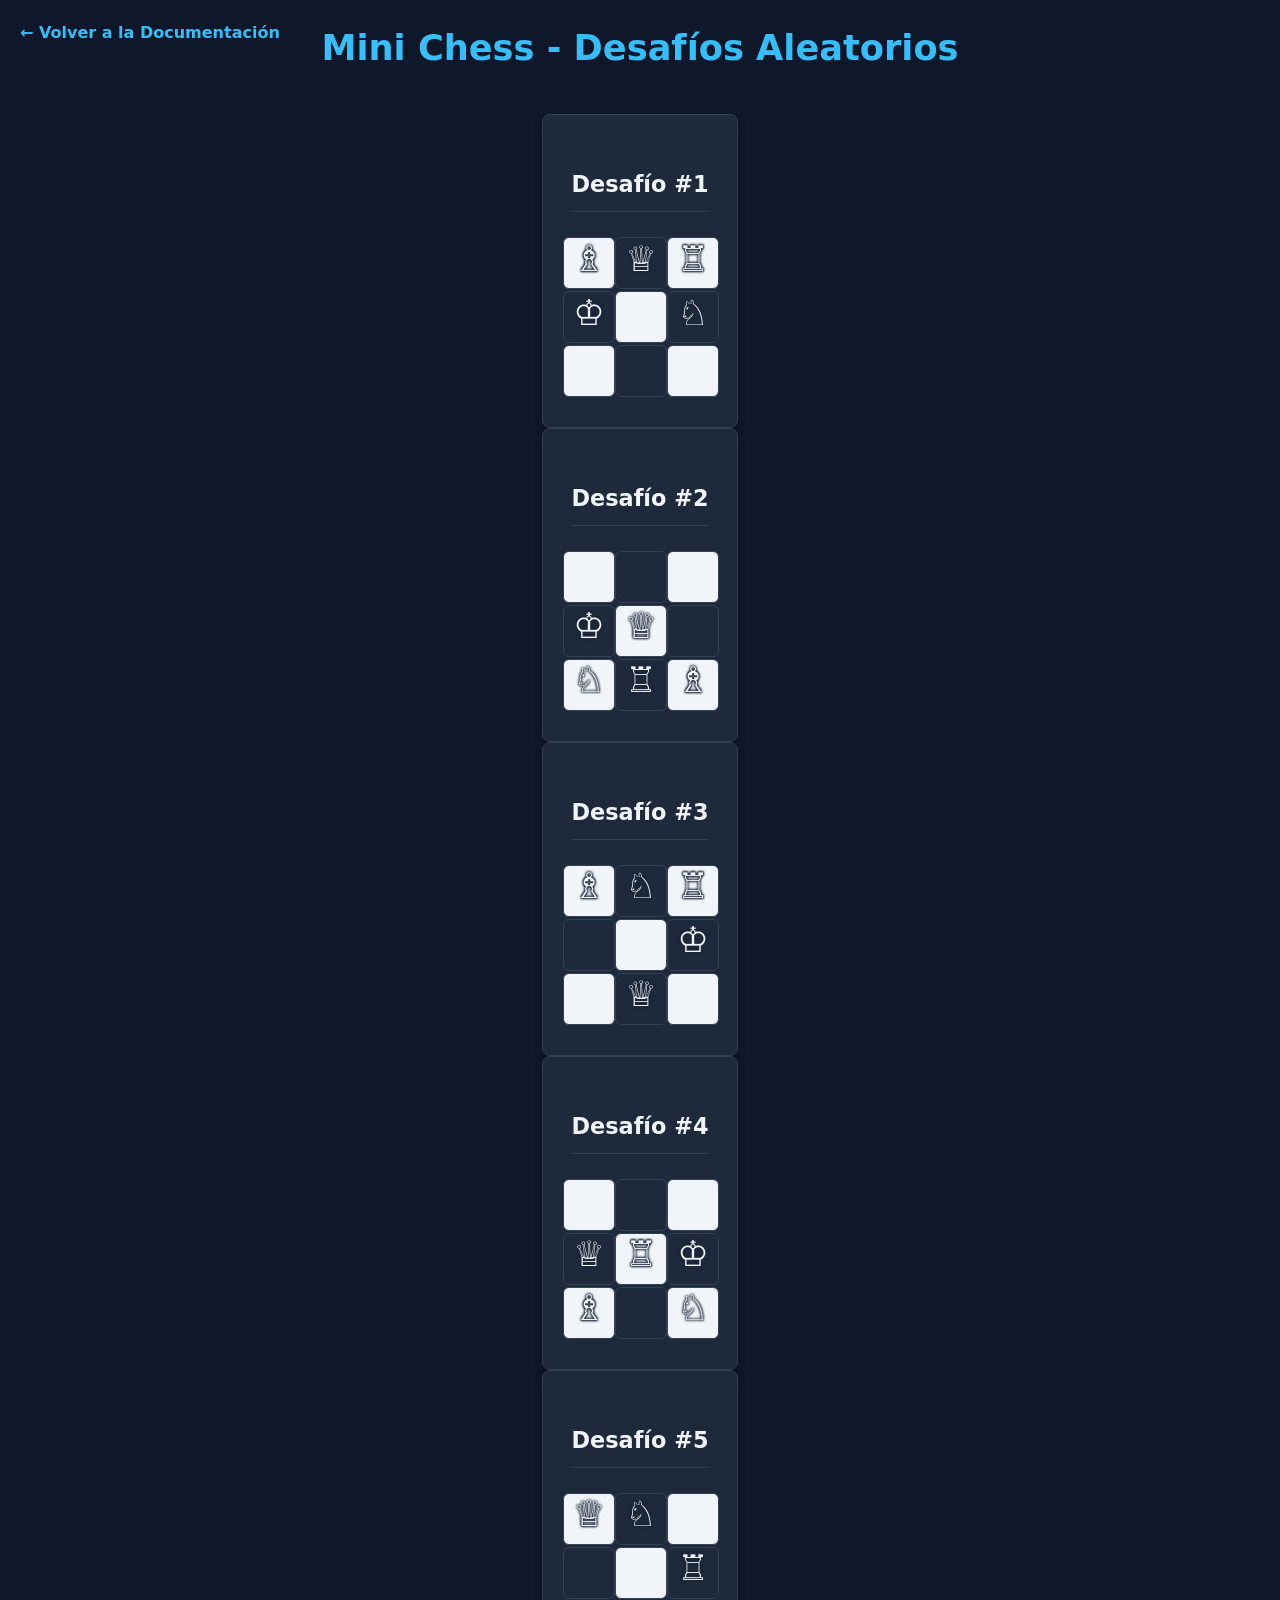
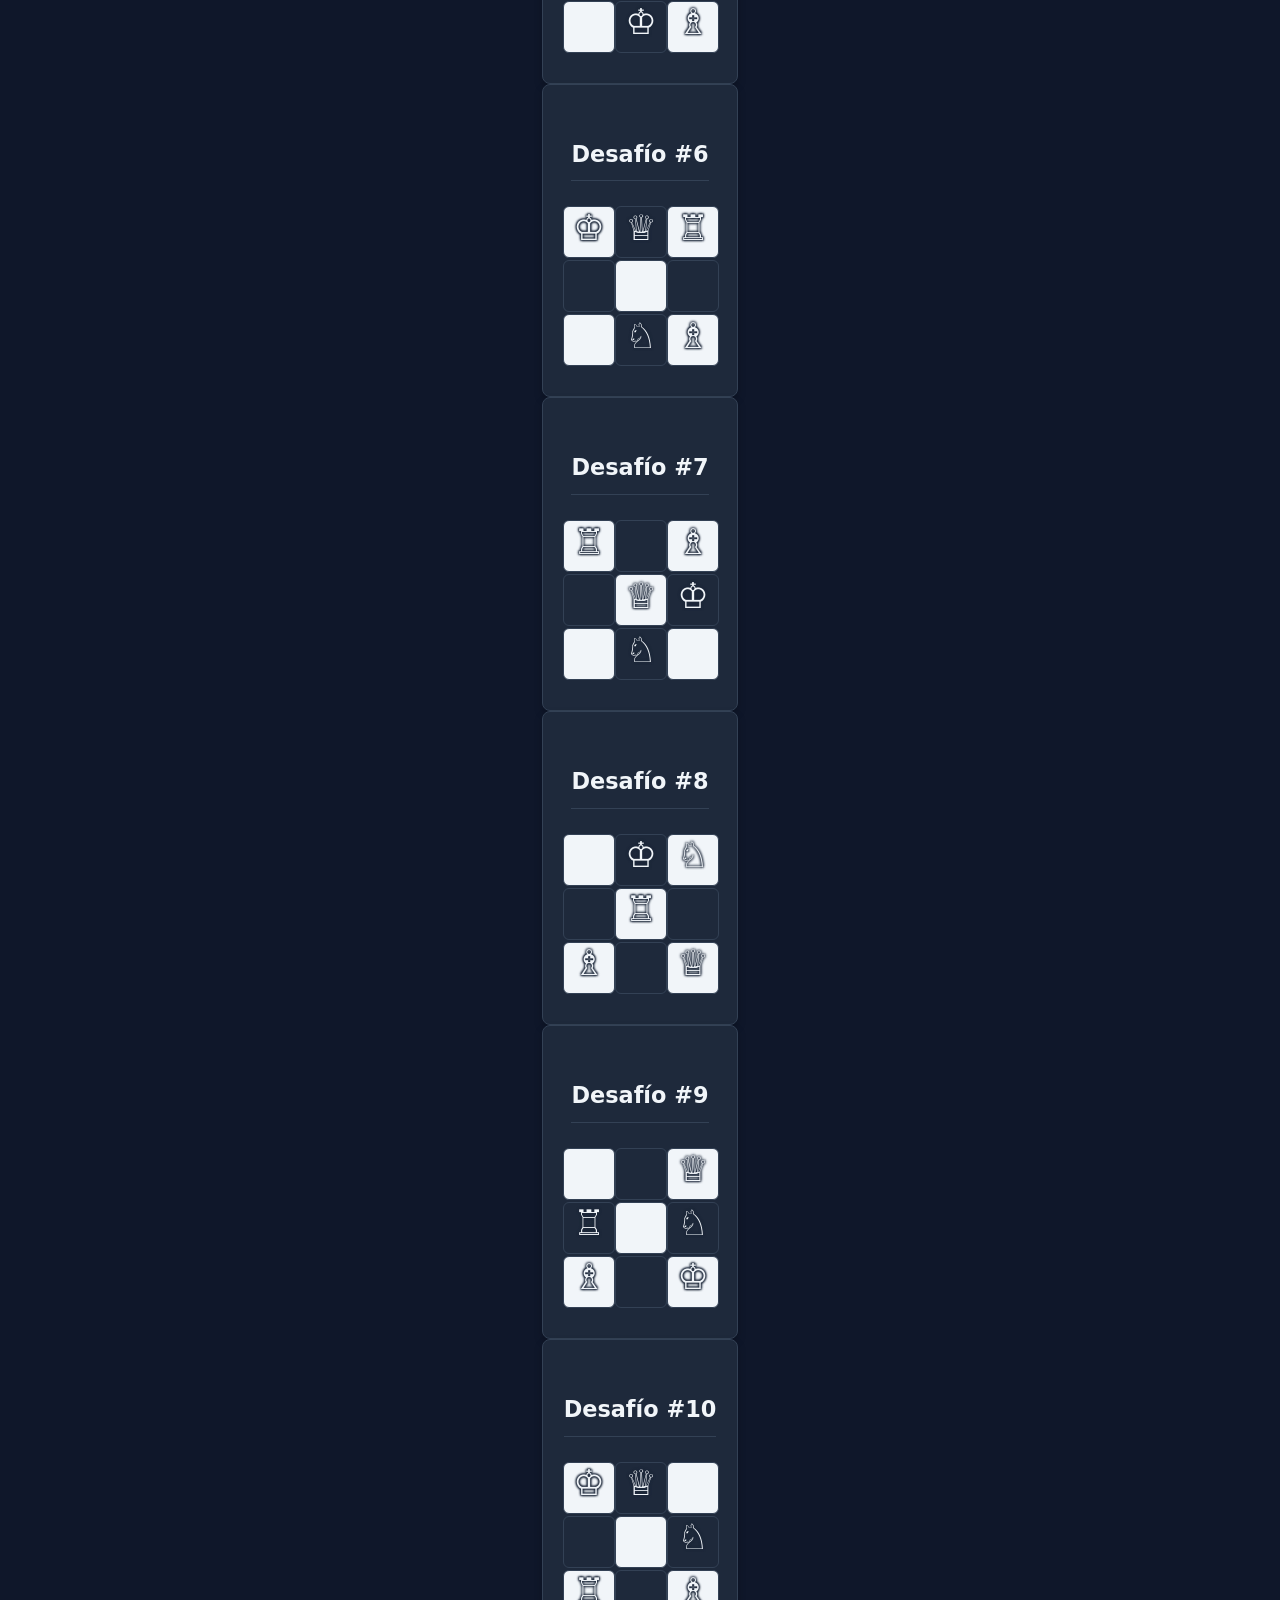
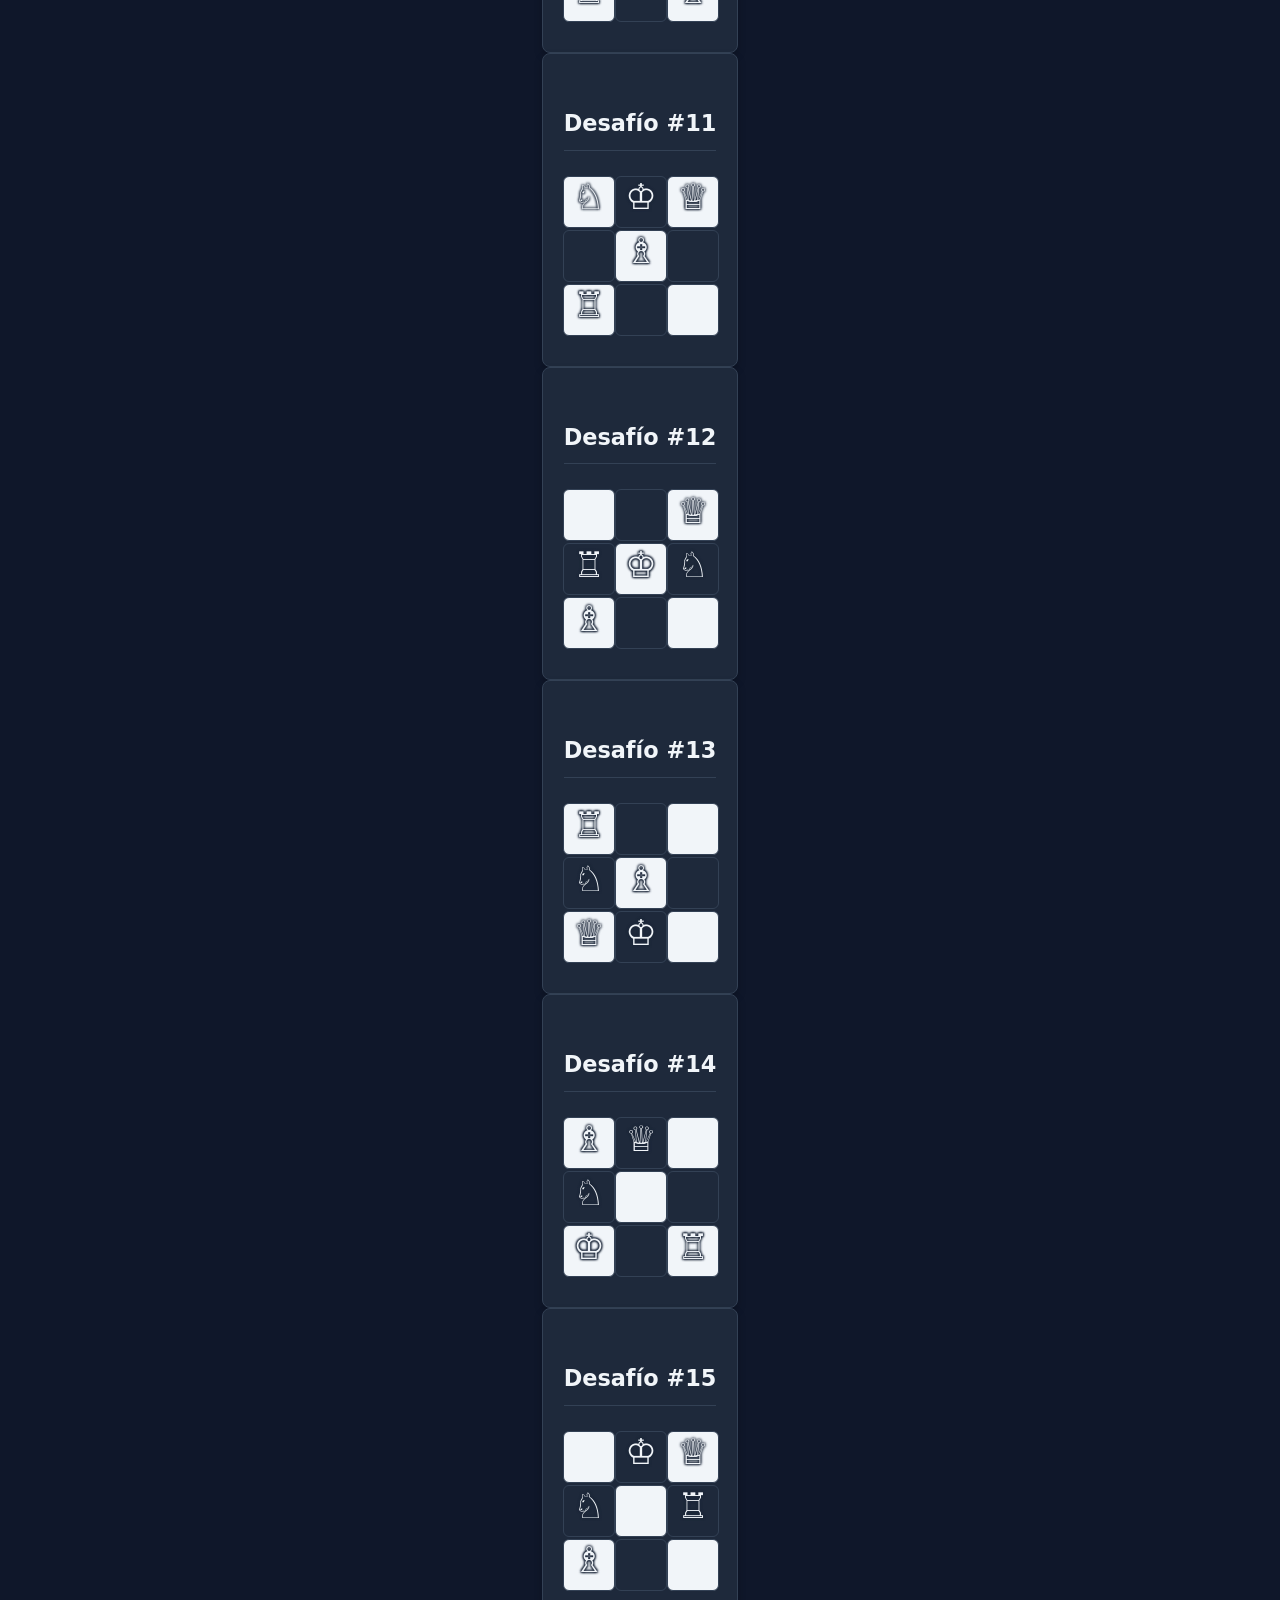
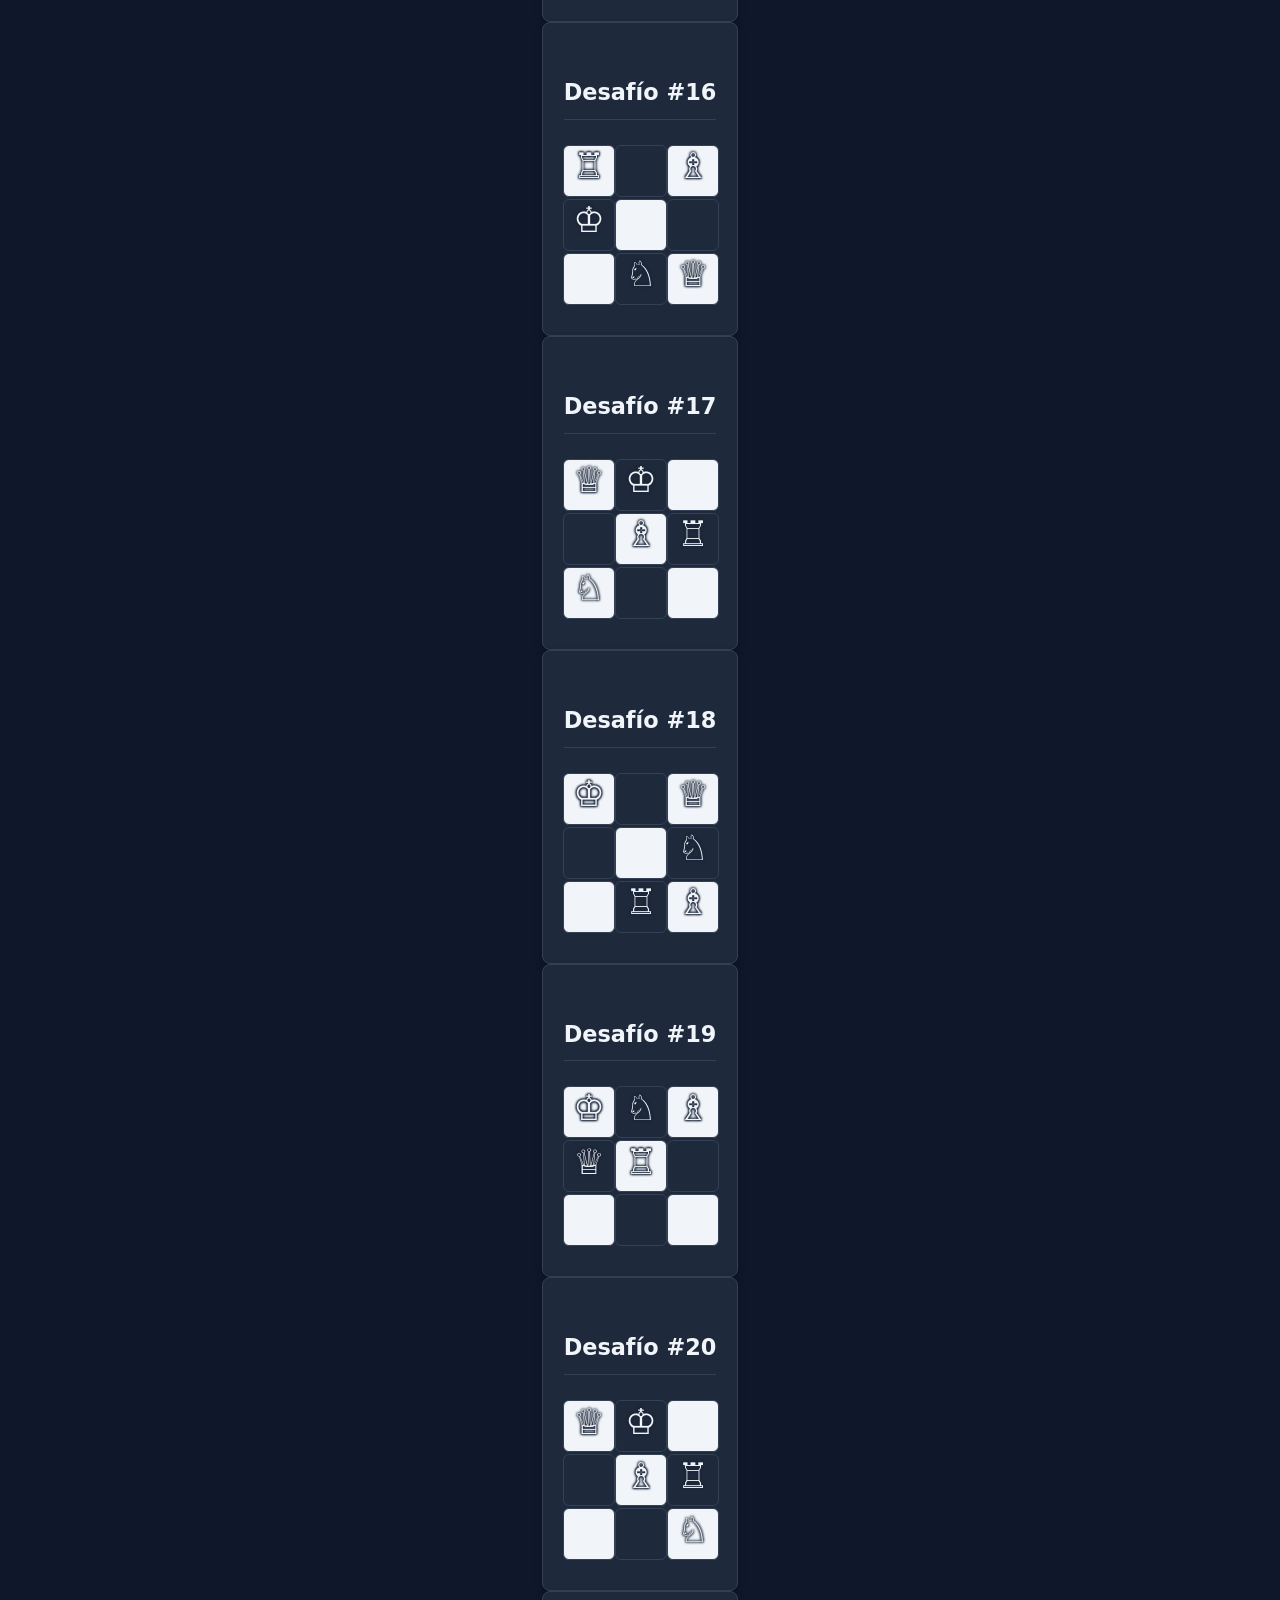
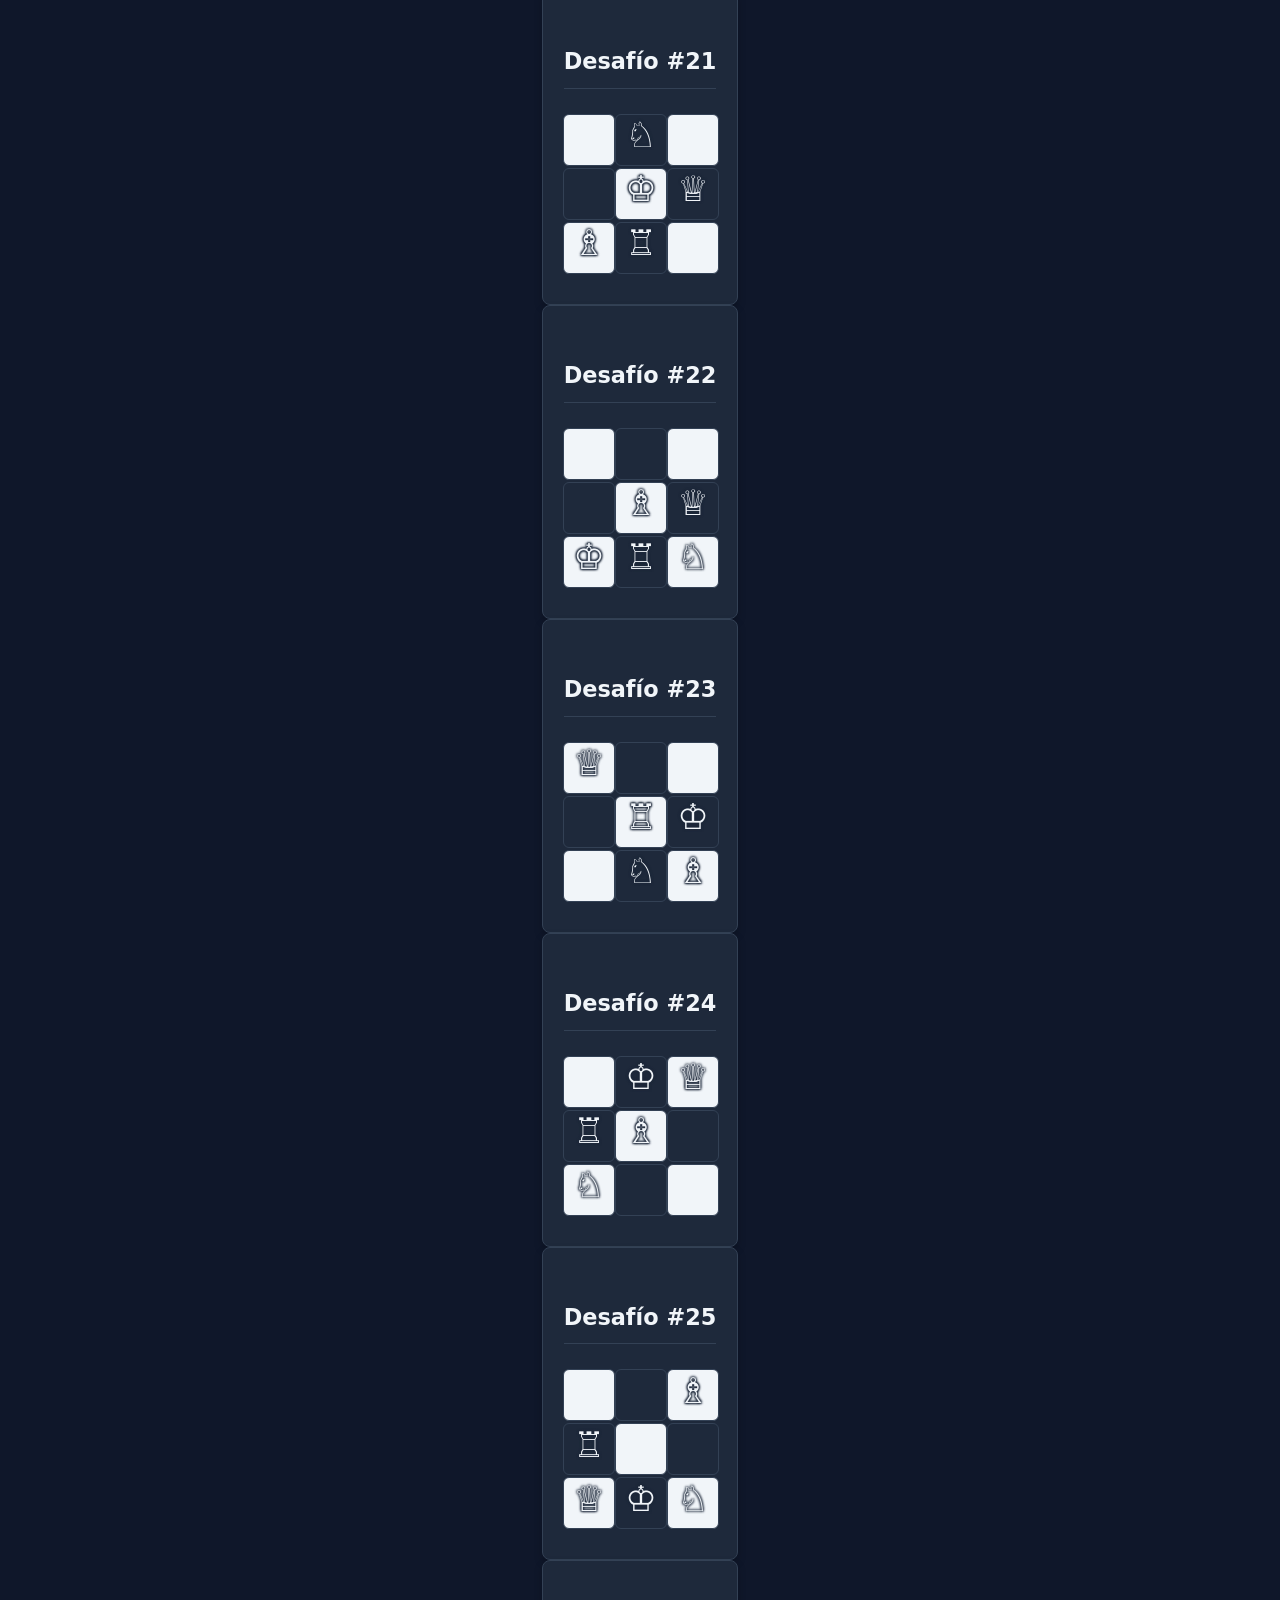
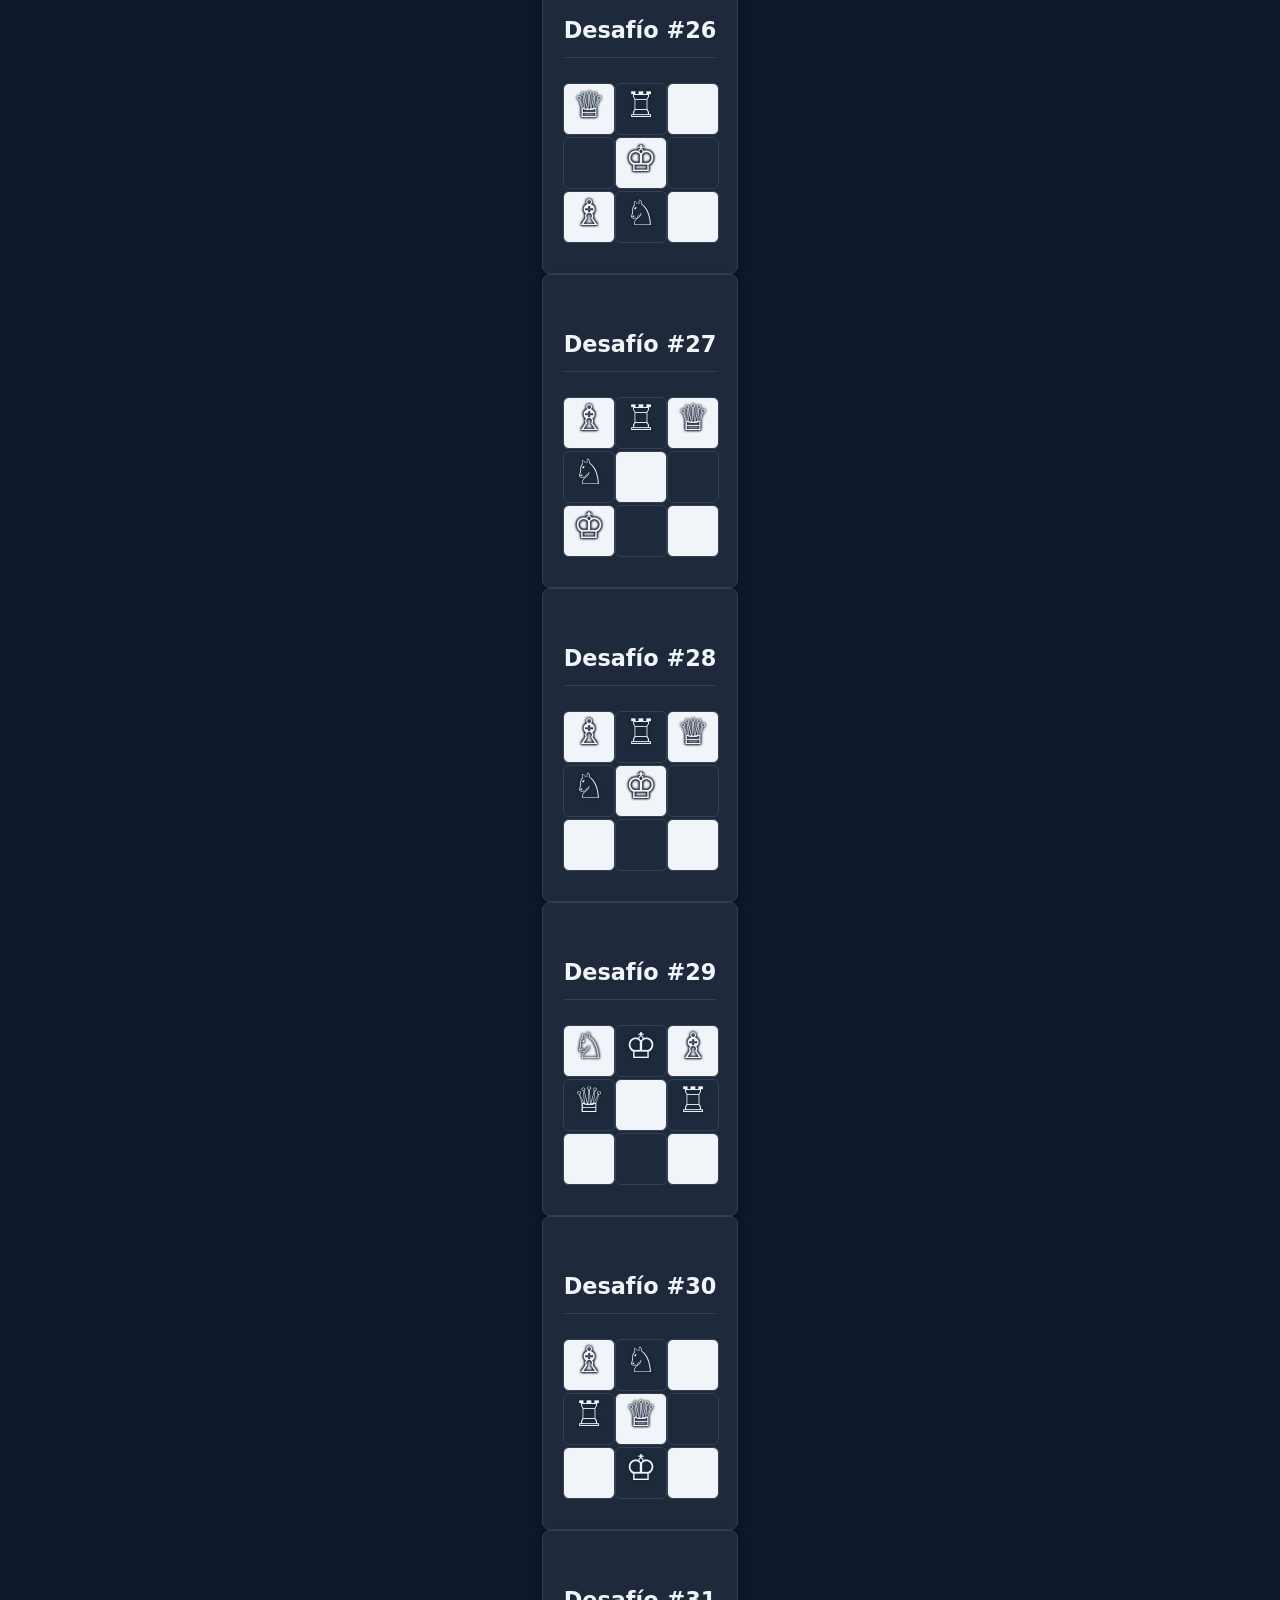
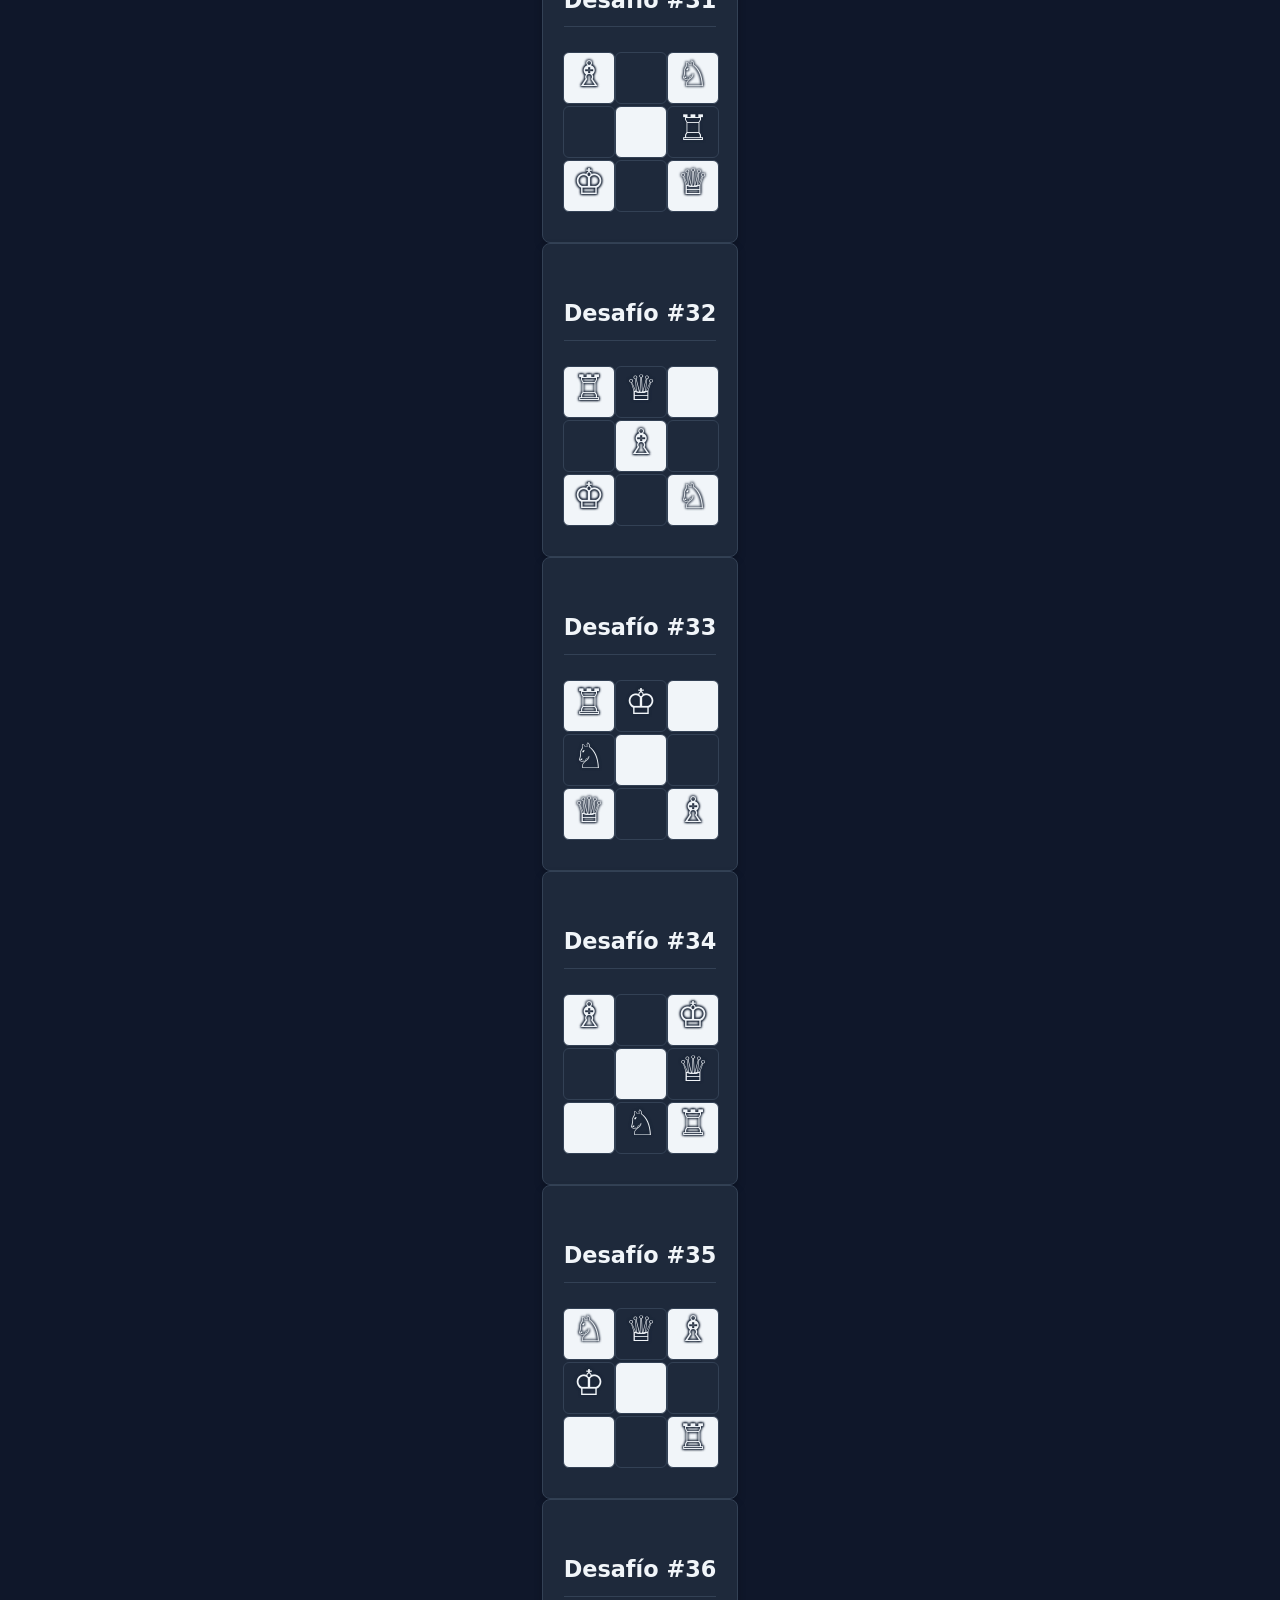
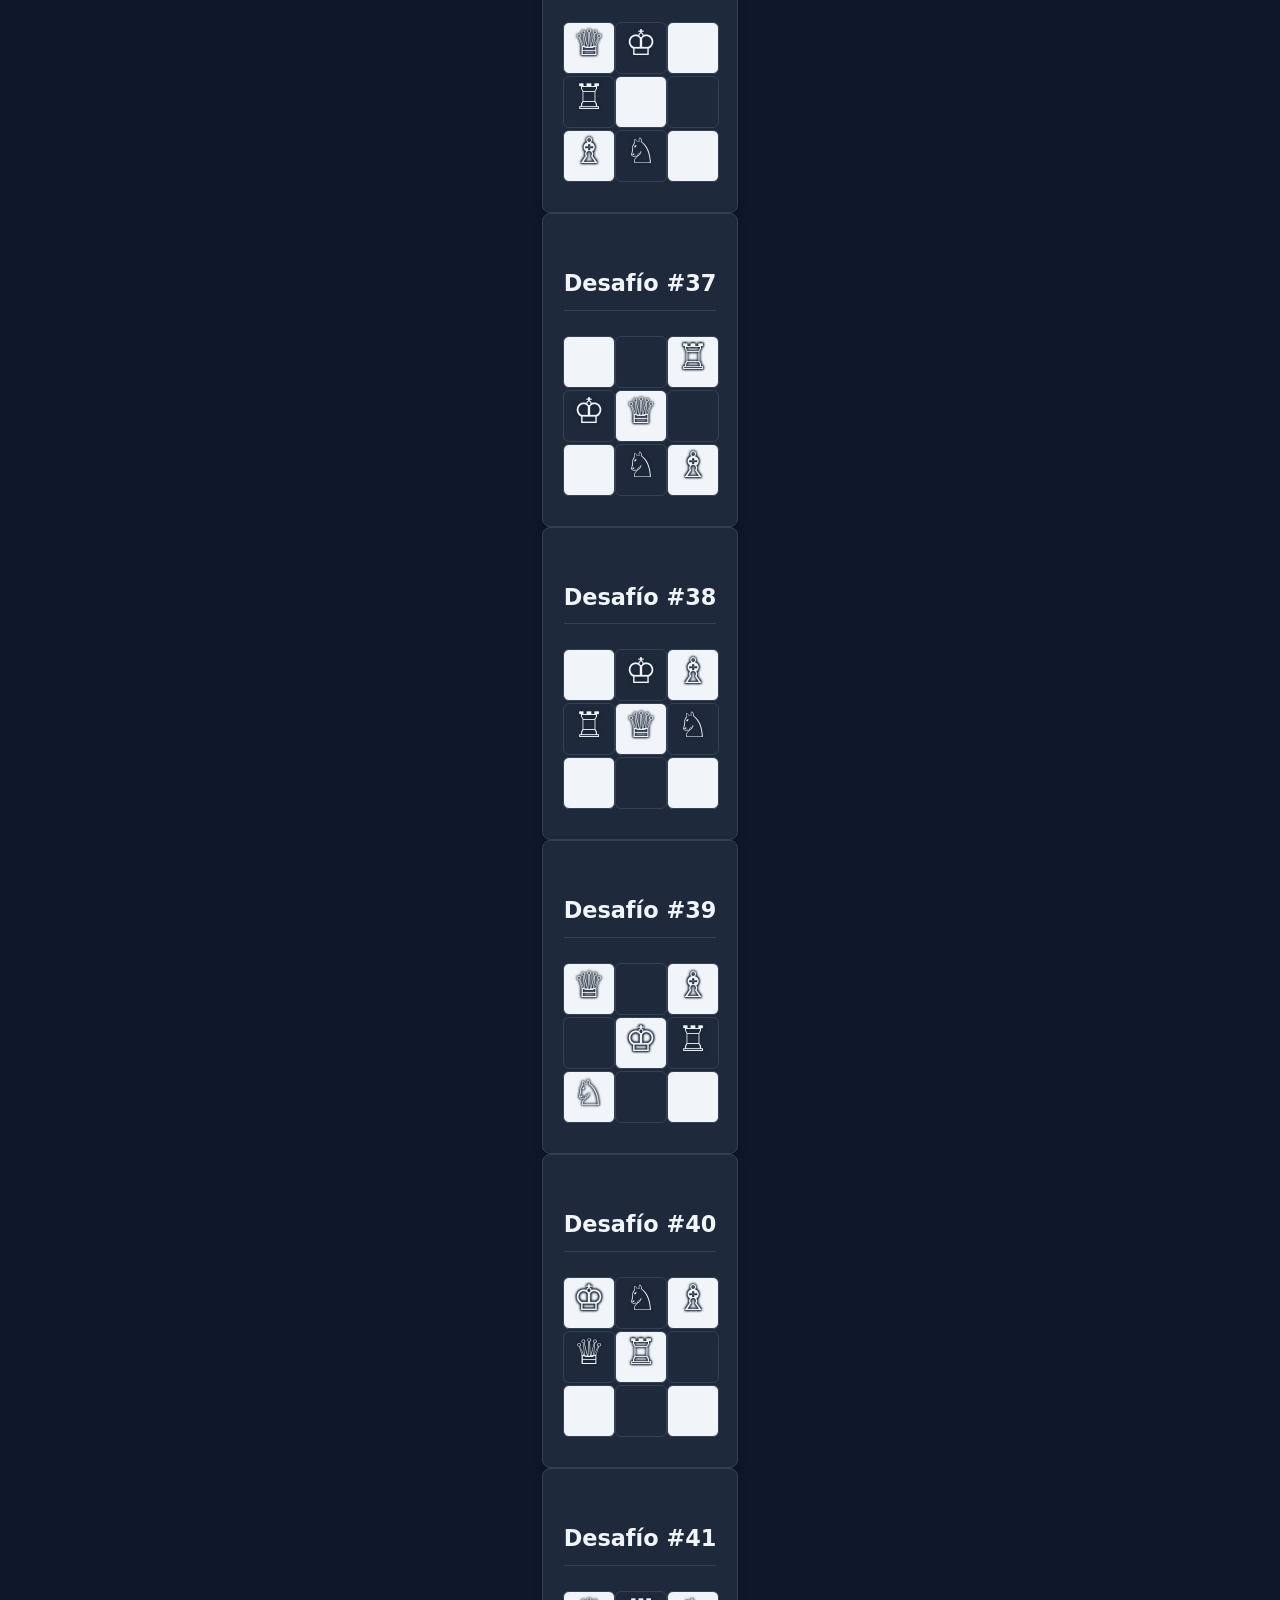
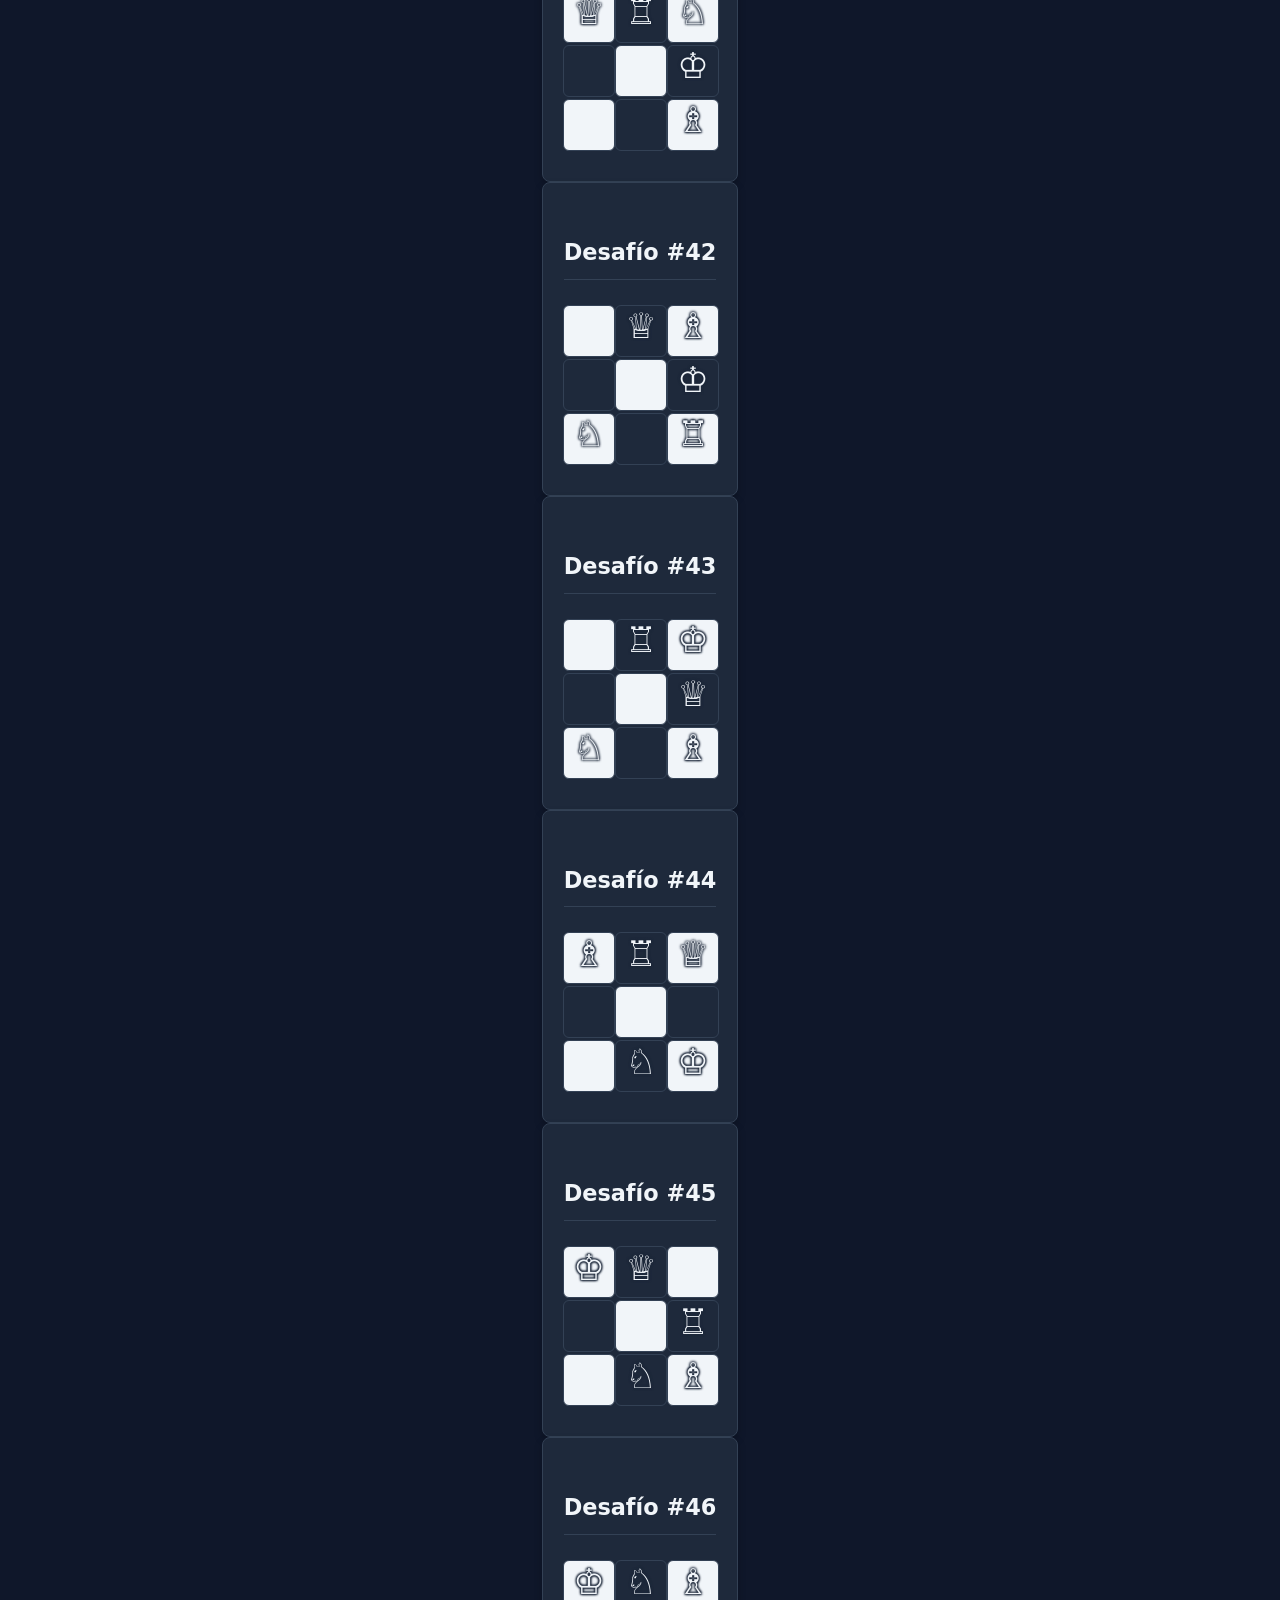
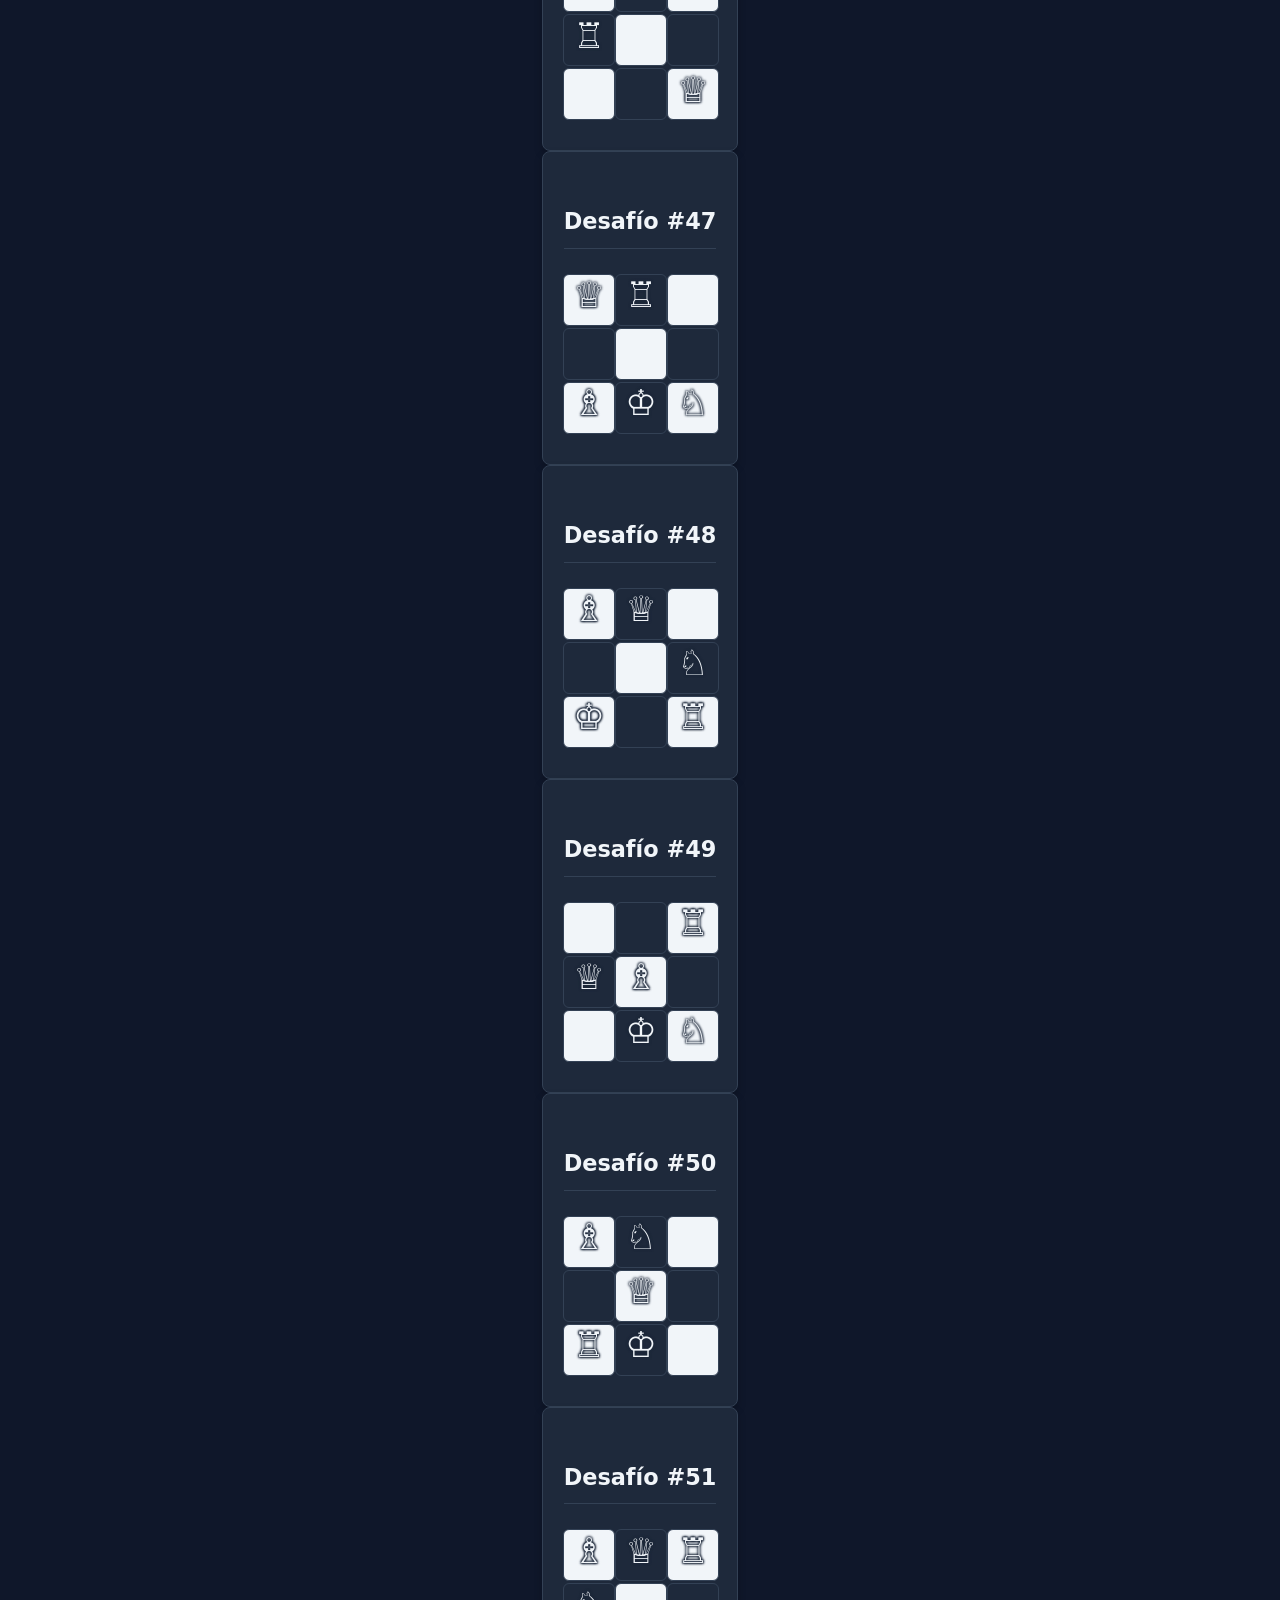
==== desafios-aleatorios.html @ 217609af "Upload minichess project files and clean documentation filename" ====
<!DOCTYPE html>
<html lang="es">
<head>
    <meta charset="UTF-8">
    <meta name="viewport" content="width=device-width, initial-scale=1.0">
    <title>Mini Chess - Desafíos Aleatorios</title>
    <link rel="stylesheet" href="styles.css">
    <style>
        body { /* Override body styles for this specific page */
            display: flex;
            flex-direction: column;
            align-items: center;
            min-height: 100vh;
            padding: 20px;
            gap: 30px; /* Espacio entre cada tarjeta de desafío */
        }
    </style>
</head>
<body>
    <div class="back-to-doc">
        <a href="Documentación - The Royal Study.txt">← Volver a la Documentación</a>
    </div>


    <h1>Mini Chess - Desafíos Aleatorios</h1>

    <div id="challenges-container">
        <!-- Los desafíos se insertarán aquí con JavaScript -->
    </div>

    <script>
        const PIECES_TO_USE = ['K', 'Q', 'R', 'B', 'N']; // Rey, Reina, Torre, Alfil, Caballo
        const PIECE_SYMBOLS = {
            'K': '♔',
            'Q': '♕',
            'R': '♖',
            'B': '♗',
            'N': '♘'
        };

        /**
         * Convierte un índice 1D (0-8) a coordenadas 2D {row, col}.
         * @param {number} index
         * @returns {{row: number, col: number}}
         */
        function indexToCoords(index) {
            return { row: Math.floor(index / 3), col: index % 3 };
        }

        /**
         * Verifica si una celda es oscura basándose en su índice 1D.
         * @param {number} index
         * @returns {boolean}
         */
        function isDarkCellByIndex(index) {
            const { row, col } = indexToCoords(index);
            return (row + col) % 2 !== 0;
        }

        /**
         * Genera el HTML para una tarjeta de desafío de ajedrez con piezas aleatorias.
         * @param {number} challengeNumber El número del desafío.
         * @returns {string} El HTML de la tarjeta de desafío.
         */
        function generateRandomChallengeHTML(challengeNumber) {
            // Modificado para asegurar que el Alfil esté en celda clara y el Caballo no en el centro
            const boardState = Array(9).fill('.'); // '.' representa una casilla vacía
            let currentPiecesToPlace = [...PIECES_TO_USE]; // K, Q, R, B, N

            let availableCellIndices = Array.from({ length: 9 }, (_, i) => i); // Todos los índices del 0 al 8

            // 1. Colocar Alfil (B) en una celda clara
            const bishopIndexInPieces = currentPiecesToPlace.indexOf('B');
            if (bishopIndexInPieces !== -1) {
                currentPiecesToPlace.splice(bishopIndexInPieces, 1); // Quitar Alfil de las piezas a colocar

                const currentAvailableLightCells = availableCellIndices.filter(idx => !isDarkCellByIndex(idx));
                const randomLightCellIdx = Math.floor(Math.random() * currentAvailableLightCells.length);
                const bishopPosition = currentAvailableLightCells[randomLightCellIdx];
                boardState[bishopPosition] = 'B';
                availableCellIndices = availableCellIndices.filter(idx => idx !== bishopPosition); // Eliminar la celda usada
            }

            // 2. Colocar Caballo (N) no en el centro (índice 4)
            const knightIndexInPieces = currentPiecesToPlace.indexOf('N');
            if (knightIndexInPieces !== -1) {
                currentPiecesToPlace.splice(knightIndexInPieces, 1); // Quitar Caballo de las piezas a colocar

                const knightAllowedCells = availableCellIndices.filter(idx => idx !== 4); // Excluir el centro
                const randomKnightCellIdx = Math.floor(Math.random() * knightAllowedCells.length);
                const knightPosition = knightAllowedCells[randomKnightCellIdx];
                boardState[knightPosition] = 'N';
                availableCellIndices = availableCellIndices.filter(idx => idx !== knightPosition); // Eliminar la celda usada
            }

            // 3. Colocar las piezas restantes (K, Q, R) en las celdas disponibles
            const shuffledAvailableCells = availableCellIndices.sort(() => Math.random() - 0.5);
            const piecePositions = shuffledAvailableCells.slice(0, currentPiecesToPlace.length);

            const shuffledRemainingPieces = currentPiecesToPlace.sort(() => Math.random() - 0.5);

            for (let i = 0; i < shuffledRemainingPieces.length; i++) {
                boardState[piecePositions[i]] = shuffledRemainingPieces[i];
            }

            let challengeHTML = `
                <div class="challenge-card">
                    <h2>Desafío #${challengeNumber}</h2>
                    <div class="grid-3x3">
            `;

            // Itera sobre cada casilla del tablero para generar su HTML
            for (let i = 0; i < 9; i++) {
                const row = Math.floor(i / 3);
                const col = i % 3;
                // Determina si la casilla es oscura o clara para aplicar el estilo correcto
                // (fila + columna) % 2 !== 0 para casilla oscura, === 0 para casilla clara
                const isDarkCell = (row + col) % 2 !== 0;
                const cellClass = isDarkCell ? 'dark-cell' : 'light-cell';
                const pieceChar = boardState[i];
                let pieceContent = '';

                // Si hay una pieza en esta casilla, genera su símbolo con el color de contraste
                if (pieceChar !== '.') {
                    // Para que las piezas blancas siempre se vean blancas, usamos --text-color.
                    // Si la casilla es clara, añadimos una sombra para asegurar el contraste.
                    let pieceColorStyle = 'color: var(--text-color);'; // Color base blanco/claro
                    if (!isDarkCell) { // Si la casilla es clara, añade una sombra oscura para visibilidad
                        pieceColorStyle += ' text-shadow: 1px 1px 2px var(--card-bg), -1px -1px 2px var(--card-bg), 1px -1px 2px var(--card-bg), -1px 1px 2px var(--card-bg);';
                    }
                    pieceContent = `<span class="piece-symbol" style="${pieceColorStyle}">${PIECE_SYMBOLS[pieceChar]}</span>`;
                }

                challengeHTML += `
                        <div class="cell ${cellClass}">${pieceContent}</div>
                `;
            }

            challengeHTML += `
                    </div>
                </div>
            `;
            return challengeHTML;
        }

        // Genera y añade los 60 desafíos al contenedor principal
        const challengesContainer = document.getElementById('challenges-container');
        let allChallengesHtml = '';
        for (let i = 1; i <= 60; i++) {
            allChallengesHtml += generateRandomChallengeHTML(i);
        }
        challengesContainer.innerHTML = allChallengesHtml;
    </script>

</body>
</html>
---- styles.css ----
:root {
    --bg-color: #0f172a;
    --card-bg: #1e293b; /* Color oscuro para casillas oscuras y texto oscuro */
    --accent-color: #38bdf8;
    --text-color: #f1f5f9; /* Color claro para casillas claras y texto claro */
    --text-muted: #94a3b8;
    --border-color: #334155;
    --code-bg: #0b0f19;
    --success: #10b981;
    --warning: #f59e0b;
}

body {
    font-family: system-ui, -apple-system, BlinkMacSystemFont, "Segoe UI", Roboto, sans-serif;
    background-color: var(--bg-color);
    color: var(--text-color);
    line-height: 1.6;
    margin: 0;
    padding: 2rem; /* Default padding for body, can be overridden */
}

.container {
    max-width: 1000px;
    margin: 0 auto;
}

header {
    border-bottom: 2px solid var(--border-color);
    padding-bottom: 1.5rem;
    margin-bottom: 2rem;
    text-align: center;
}

h1 {
    color: var(--accent-color);
    margin: 0 0 0.5rem 0;
    font-size: 2.2rem;
}

h2 {
    color: var(--accent-color);
    border-bottom: 1px solid var(--border-color);
    padding-bottom: 0.5rem;
    margin-top: 2rem;
}

h3 {
    color: var(--text-color);
    margin-top: 1.5rem;
}

p, li {
    color: var(--text-color);
}

code {
    font-family: "Courier New", Courier, monospace;
    background-color: var(--code-bg);
    padding: 0.2rem 0.4rem;
    border-radius: 4px;
    color: #f472b6;
    font-size: 0.9em;
}

pre {
    background-color: var(--code-bg);
    border: 1px solid var(--border-color);
    padding: 1.2rem;
    border-radius: 8px;
    overflow-x: auto;
    margin: 1rem 0;
}

pre code {
    color: #38bdf8;
    background: none;
    padding: 0;
}

.grid-3x3 {
    display: grid;
    grid-template-columns: repeat(3, 80px);
    grid-gap: 5px;
    margin: 1.5rem auto;
    justify-content: center;
}

.cell {
    width: 80px;
    height: 80px;
    display: flex;
    align-items: center;
    justify-content: center;
    font-weight: bold;
    border-radius: 6px;
    border: 1px solid var(--border-color);
    font-size: 0.9rem;
}

.dark-cell {
    background-color: var(--card-bg); /* Oscuro: #1e293b */
    color: var(--text-color); /* Texto claro para contraste */
}

.light-cell {
    background-color: var(--text-color); /* Claro: #f1f5f9 */
    color: var(--card-bg); /* Texto oscuro para contraste */
}

.badge {
    display: inline-block;
    padding: 0.25rem 0.6rem;
    font-size: 0.8rem;
    font-weight: bold;
    border-radius: 50px;
    text-transform: uppercase;
}

.badge-danger { background-color: #ef4444; color: white; }
.badge-warning { background-color: #f59e0b; color: white; }
.badge-info { background-color: #3b82f6; color: white; }

.card {
    background-color: var(--card-bg);
    border: 1px solid var(--border-color);
    padding: 1.5rem;
    border-radius: 8px;
    margin-bottom: 1.5rem;
}

.note {
    border-left: 4px solid var(--warning);
    padding-left: 1rem;
    margin: 1rem 0;
    color: var(--text-muted);
}

/* Styles specific to pieces for consistency */
.piece-card {
    background-color: #FFFFFF; /* Fondo blanco para las tarjetas */
    color: var(--card-bg); /* Texto oscuro para contraste */
    border: 1px solid var(--border-color);
    border-radius: 8px;
    padding: 20px;
    display: flex;
    flex-direction: column;
    align-items: center;
    min-width: 150px;
    box-shadow: 0 4px 8px rgba(0, 0, 0, 0.2);
}

.piece-symbol {
    font-size: 5rem; /* Tamaño grande para el símbolo */
    line-height: 1;
    margin-bottom: 10px;
    color: var(--text-color); /* Color claro para el símbolo (blanco) */
    text-shadow: 1px 1px 2px var(--card-bg), -1px -1px 2px var(--card-bg), 1px -1px 2px var(--card-bg), -1px 1px 2px var(--card-bg); /* Sombra oscura para el contorno */
}

.piece-name {
    font-size: 1.5rem;
    font-weight: bold;
}

/* Styles for challenges */
.challenge-card {
    background-color: var(--card-bg); /* Fondo de la tarjeta de desafío */
    border: 1px solid var(--border-color);
    border-radius: 8px;
    padding: 20px;
    display: flex;
    flex-direction: column;
    align-items: center;
    box-shadow: 0 4px 8px rgba(0, 0, 0, 0.2);
    width: fit-content; /* Ajustar al contenido del tablero */
}

.challenge-card h2 {
    color: var(--text-color);
    margin-bottom: 15px;
    font-size: 1.8rem;
}

/* Specific styles for the grid inside the challenge card */
.challenge-card .grid-3x3 {
    grid-template-columns: repeat(3, 50px); /* Smaller cells */
    grid-gap: 2px; /* Smaller gap */
    margin: 10px auto; /* Adjust margin */
}

.challenge-card .cell {
    width: 50px; /* Match grid-template-columns */
    height: 50px; /* Match grid-template-columns */
    font-size: 0.7rem; /* Smaller font for cell numbers if any */
}

.challenge-card .piece-symbol {
    font-size: 2.2rem; /* Even smaller pieces for the challenge card */
}

.challenge-card h2 {
    color: var(--text-color);
    font-size: 1.4rem; /* Slightly smaller title for challenge card */
}

.challenge-card {
    margin: 0; /* Ensure no external margins interfere with flex layout */
}

/* Styles for highlighting possible moves */
.cell.highlight-move {
    background-color: var(--accent-color); /* Highlight with accent color */
    opacity: 0.8;
    cursor: pointer;
}

/* Style for the cell containing the currently selected piece */
.cell.selected-piece-cell {
    border: 2px solid var(--accent-color); /* Thicker border for selected piece */
    box-shadow: 0 0 10px var(--accent-color);
}


/* Navigation styles */
.nav-links {
    margin-bottom: 2rem;
    text-align: center;
}

.nav-links a {
    color: var(--accent-color);
    margin: 0 10px;
    text-decoration: none;
    font-weight: bold;
}

.back-to-doc {
    position: absolute;
    top: 20px;
    left: 20px;
}

.back-to-doc a {
    color: var(--accent-color);
    text-decoration: none;
    font-weight: bold;
}

/* Styles specific to the main game page (index.html) */
.main-game-body { /* Use a class for the body to apply specific styles */
    display: flex;
    flex-direction: column;
    justify-content: center;
    align-items: center;
    min-height: 100vh;
    padding: 0; /* Remove padding to eliminate the "doble fondo" effect */
}

.game-container {
    background-color: var(--card-bg);
    border: 1px solid var(--border-color);
    border-radius: 8px;
    padding: 30px; /* Internal padding for content */
    text-align: center; /* This centers h1, p, and controls */
    box-shadow: 0 8px 16px rgba(0, 0, 0, 0.3);
    max-width: 900px; /* Increased to accommodate board and challenge card side-by-side */
    width: 100%;
    margin: 20px auto; /* Add margin for spacing on smaller screens and center */
}

.game-content-wrapper {
    display: flex;
    justify-content: center;
    align-items: flex-start; /* Align items to the top */
    gap: 30px; /* Space between board and challenge card */
    flex-wrap: wrap; /* Allow wrapping on smaller screens */
    margin-top: 30px; /* Vertical spacing for the wrapper */
    margin-bottom: 30px; /* Vertical spacing for the wrapper */
}

.game-container h1 {
    margin-bottom: 20px;
}

/* Remove specific margins from game-board-area as game-content-wrapper handles spacing */
.game-board-area {
    margin: 0;
}

/* Controls margin is fine as is */

/* Popup Styles */
.popup-overlay {
    position: fixed;
    top: 0;
    left: 0;
    width: 100%;
    height: 100%;
    background-color: rgba(0, 0, 0, 0.7); /* Fondo oscuro semitransparente */
    display: flex;
    justify-content: center;
    align-items: center;
    z-index: 1000; /* Asegura que esté por encima de todo */
}

.popup-overlay.hidden {
    display: none;
}

.popup-content {
    background-color: var(--card-bg);
    border: 1px solid var(--border-color);
    border-radius: 8px;
    padding: 40px;
    text-align: center;
    box-shadow: 0 10px 20px rgba(0, 0, 0, 0.5);
    max-width: 400px;
    width: 90%;
    transform: scale(0.9); /* Pequeña animación al aparecer */
    transition: transform 0.2s ease-out;
}

.popup-overlay:not(.hidden) .popup-content {
    transform: scale(1);
}

.popup-content h2 {
    color: var(--accent-color);
    font-size: 2.5rem;
    margin-bottom: 20px;
}

.popup-content p {
    font-size: 1.4rem;
    margin-bottom: 30px;
}

.game-info {
    font-size: 1.2rem;
    color: var(--text-color);
    margin-bottom: 15px;
}

.btn {
    background-color: var(--accent-color);
    color: var(--bg-color);
    padding: 10px 20px;
    border: none;
    border-radius: 5px;
    cursor: pointer;
    font-size: 1rem;
    font-weight: bold;
    transition: background-color 0.3s ease;
}

.btn:hover {
    background-color: #258cdb; /* Slightly darker accent */
}
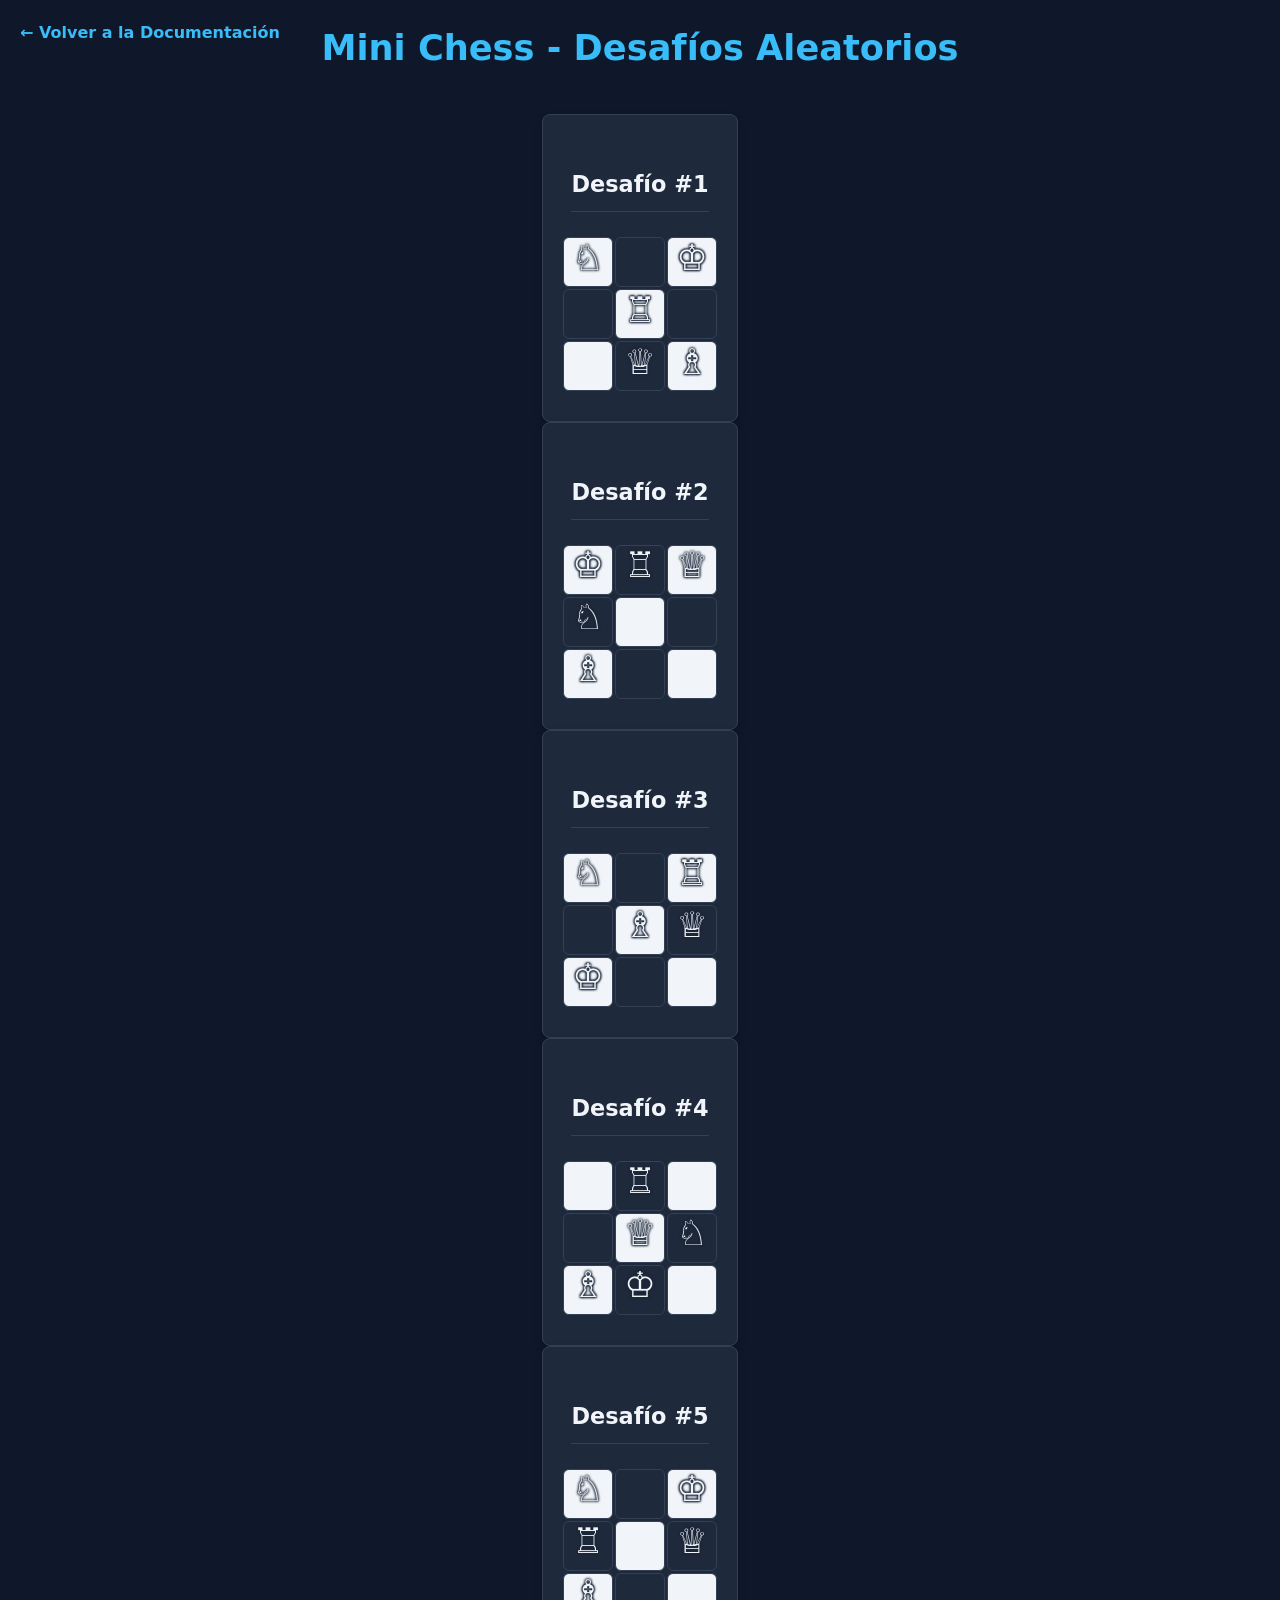
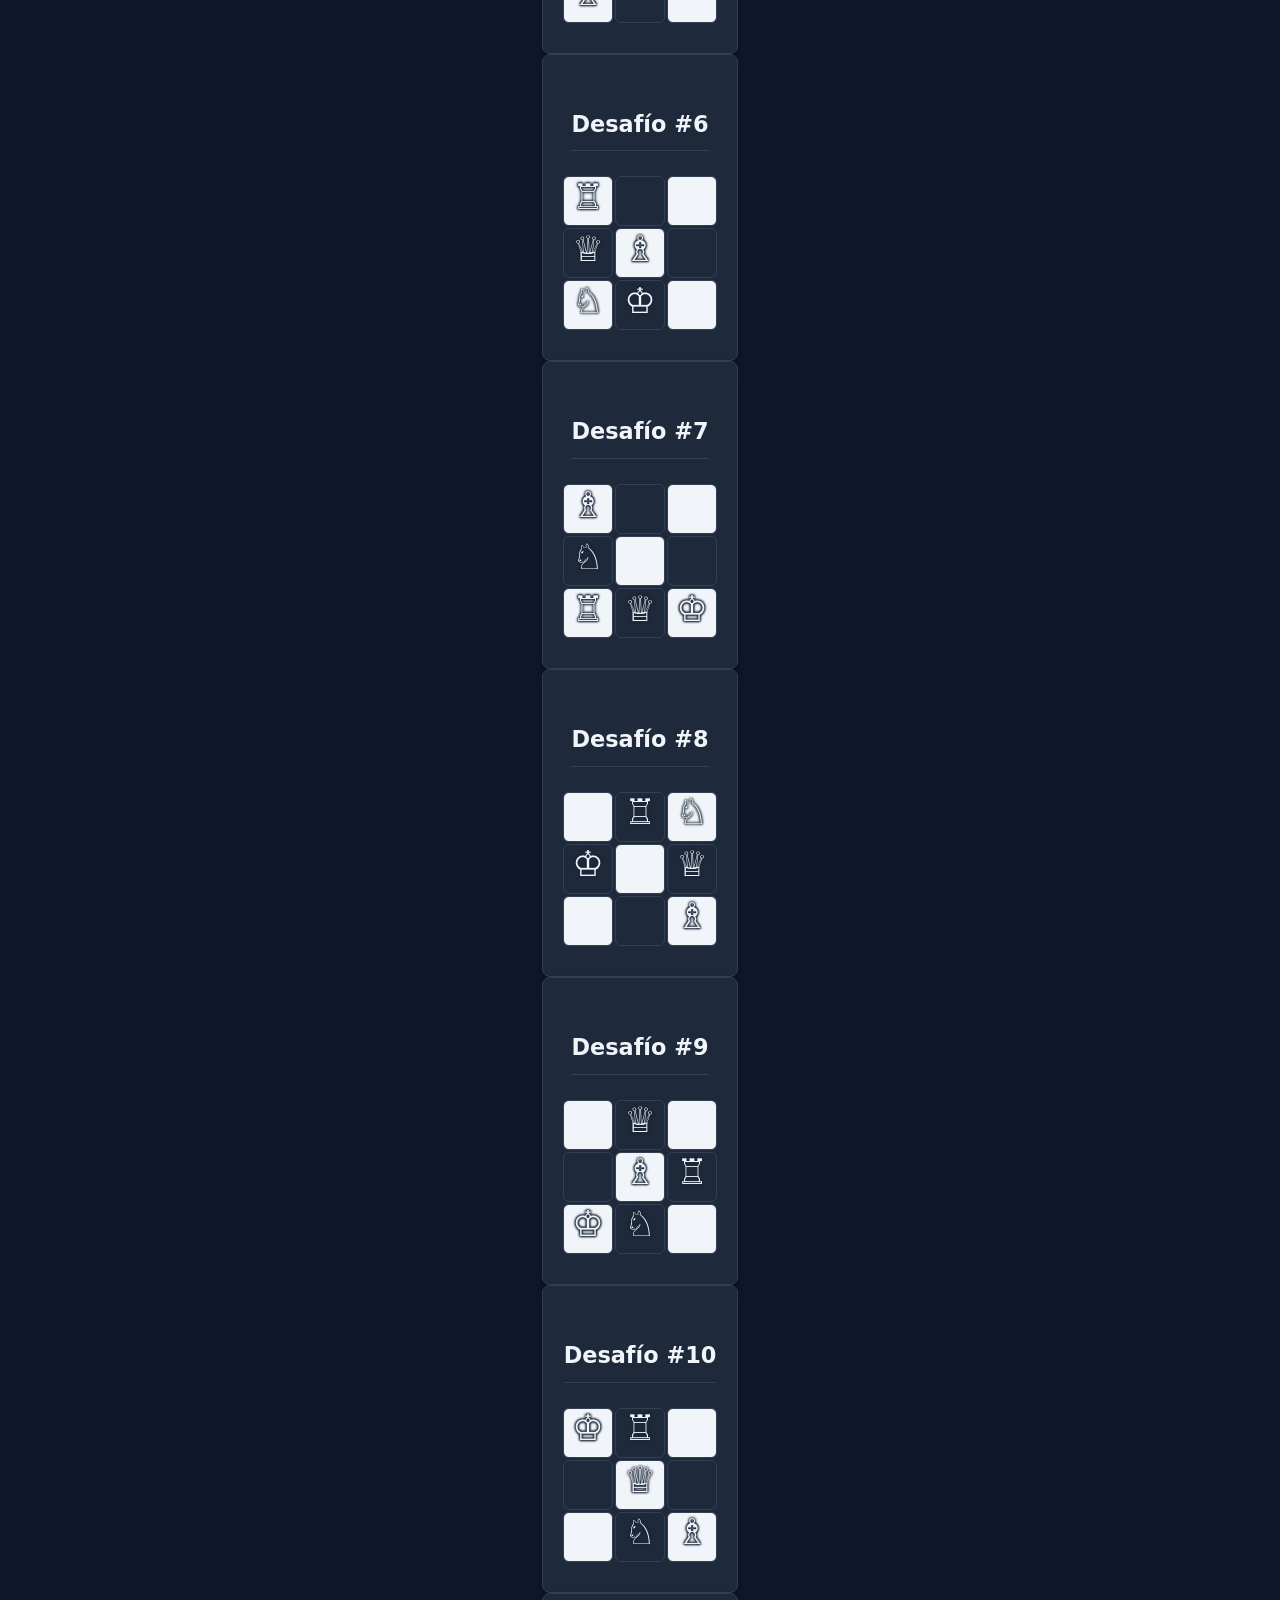
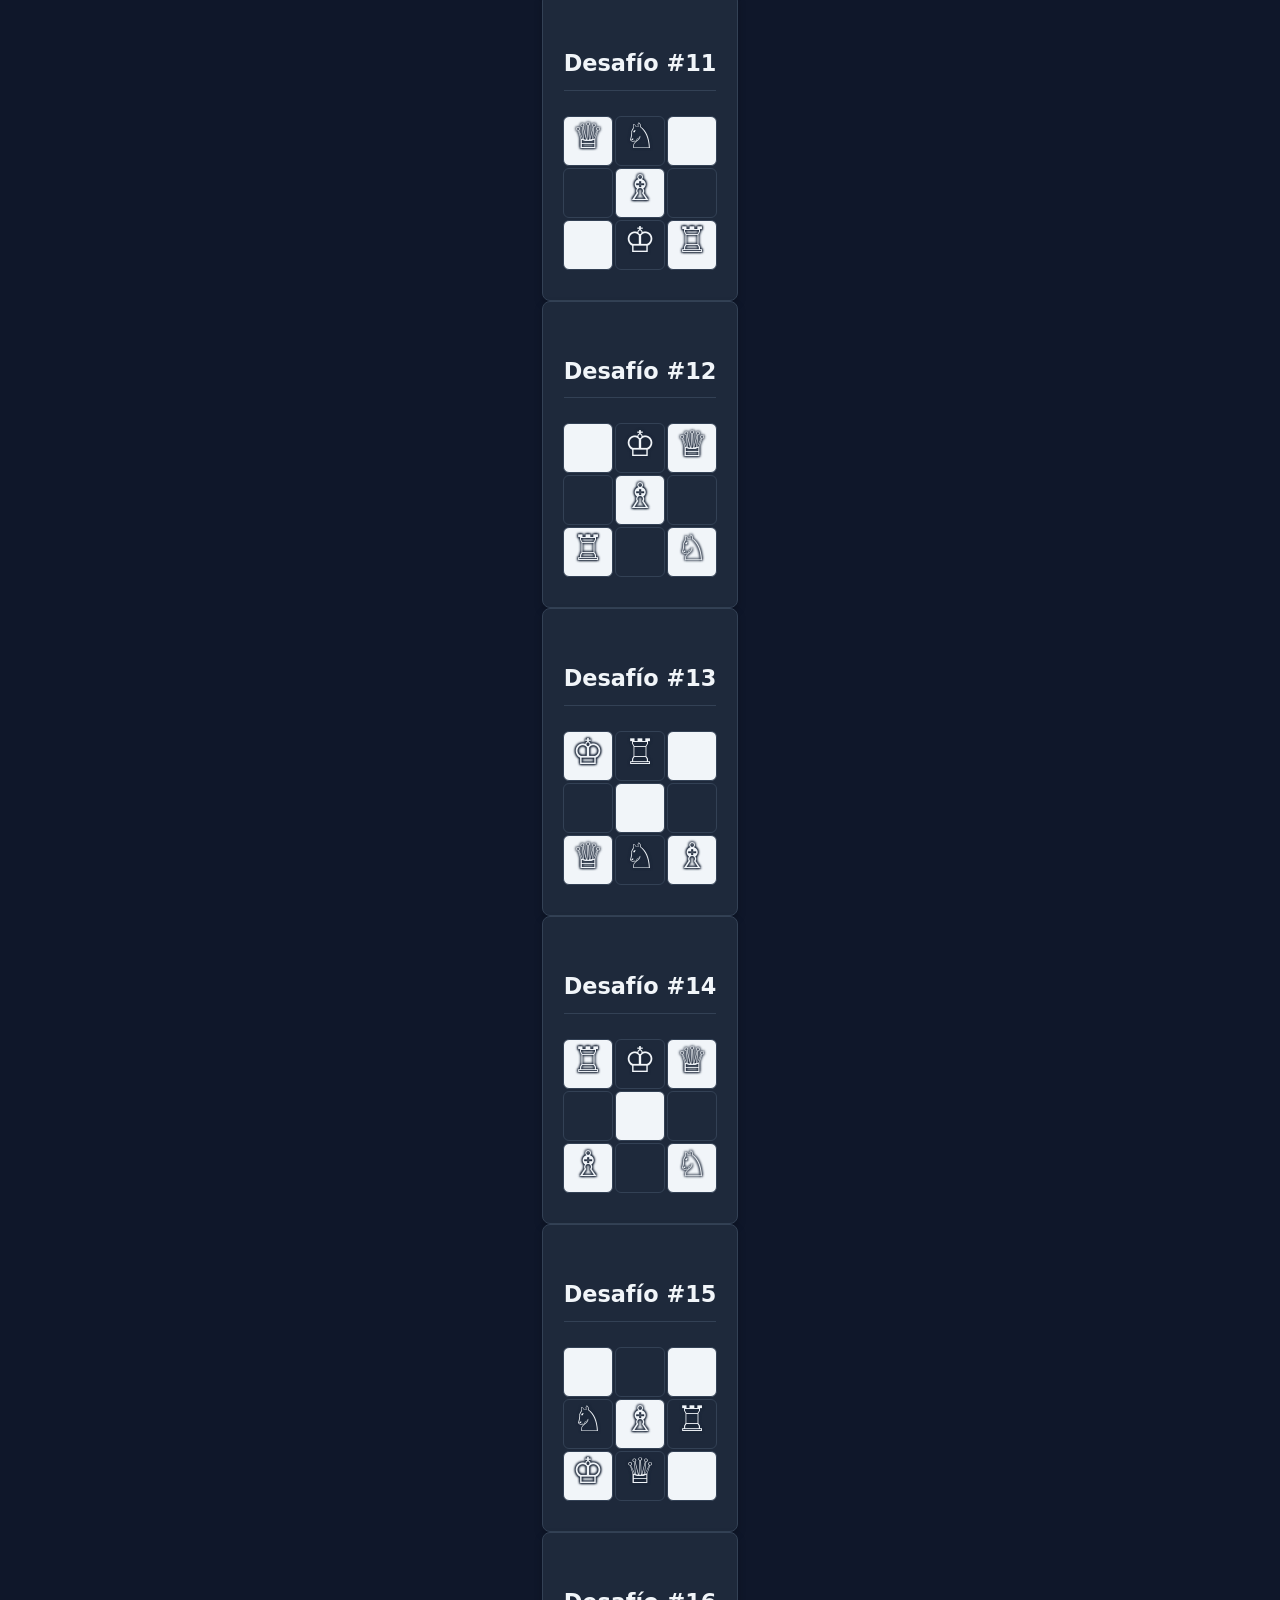
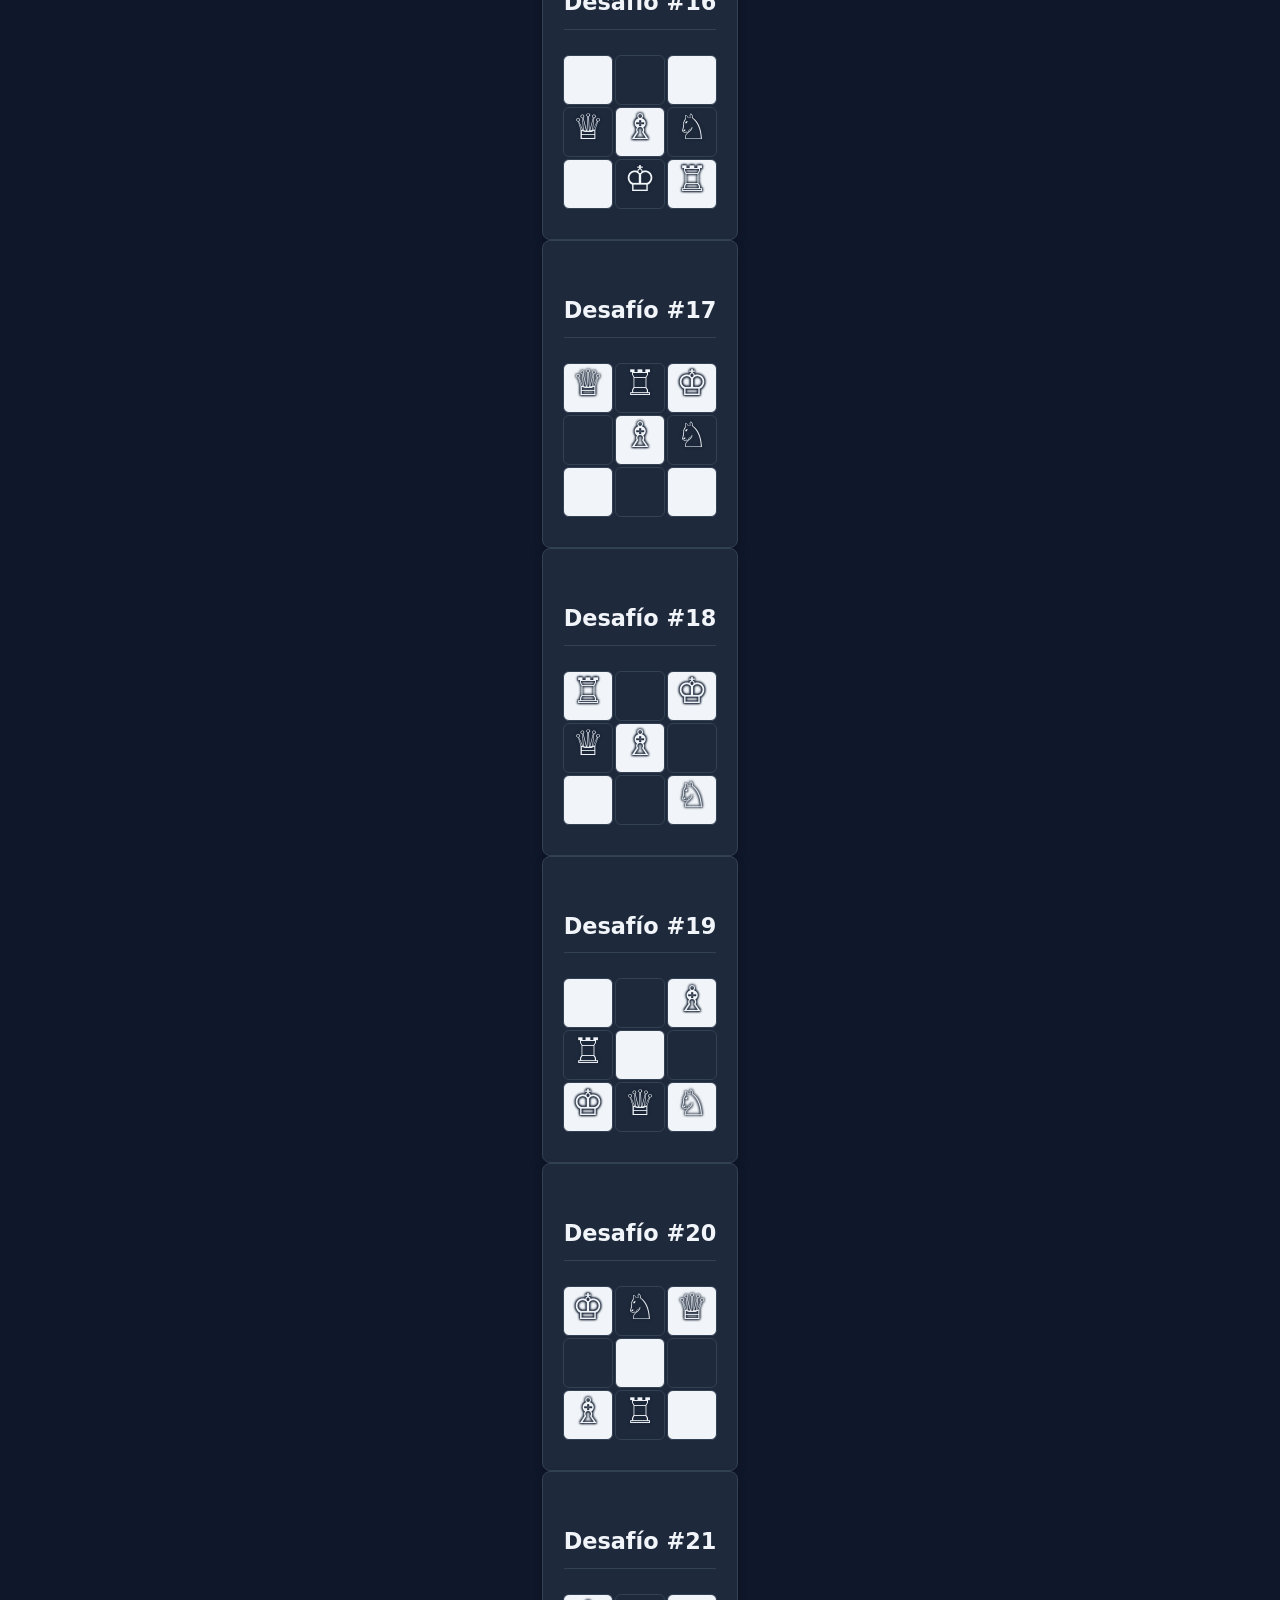
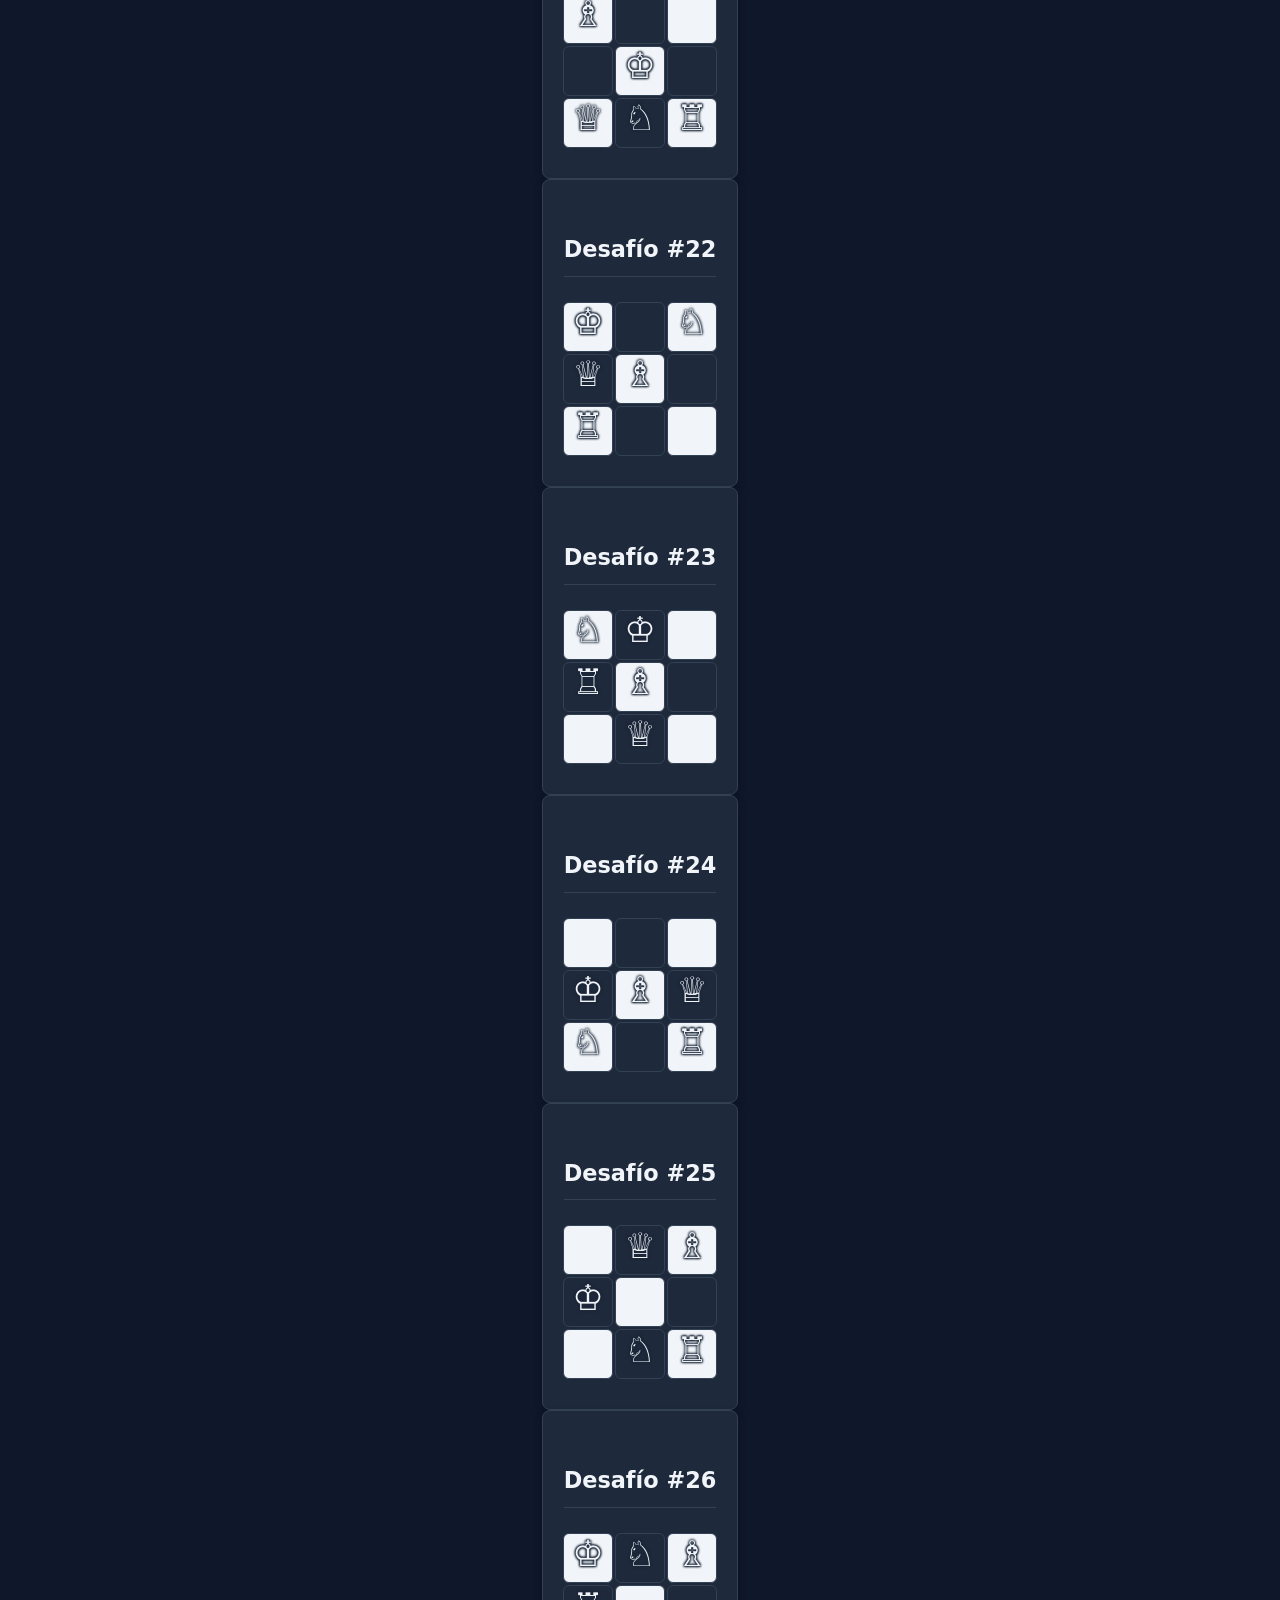
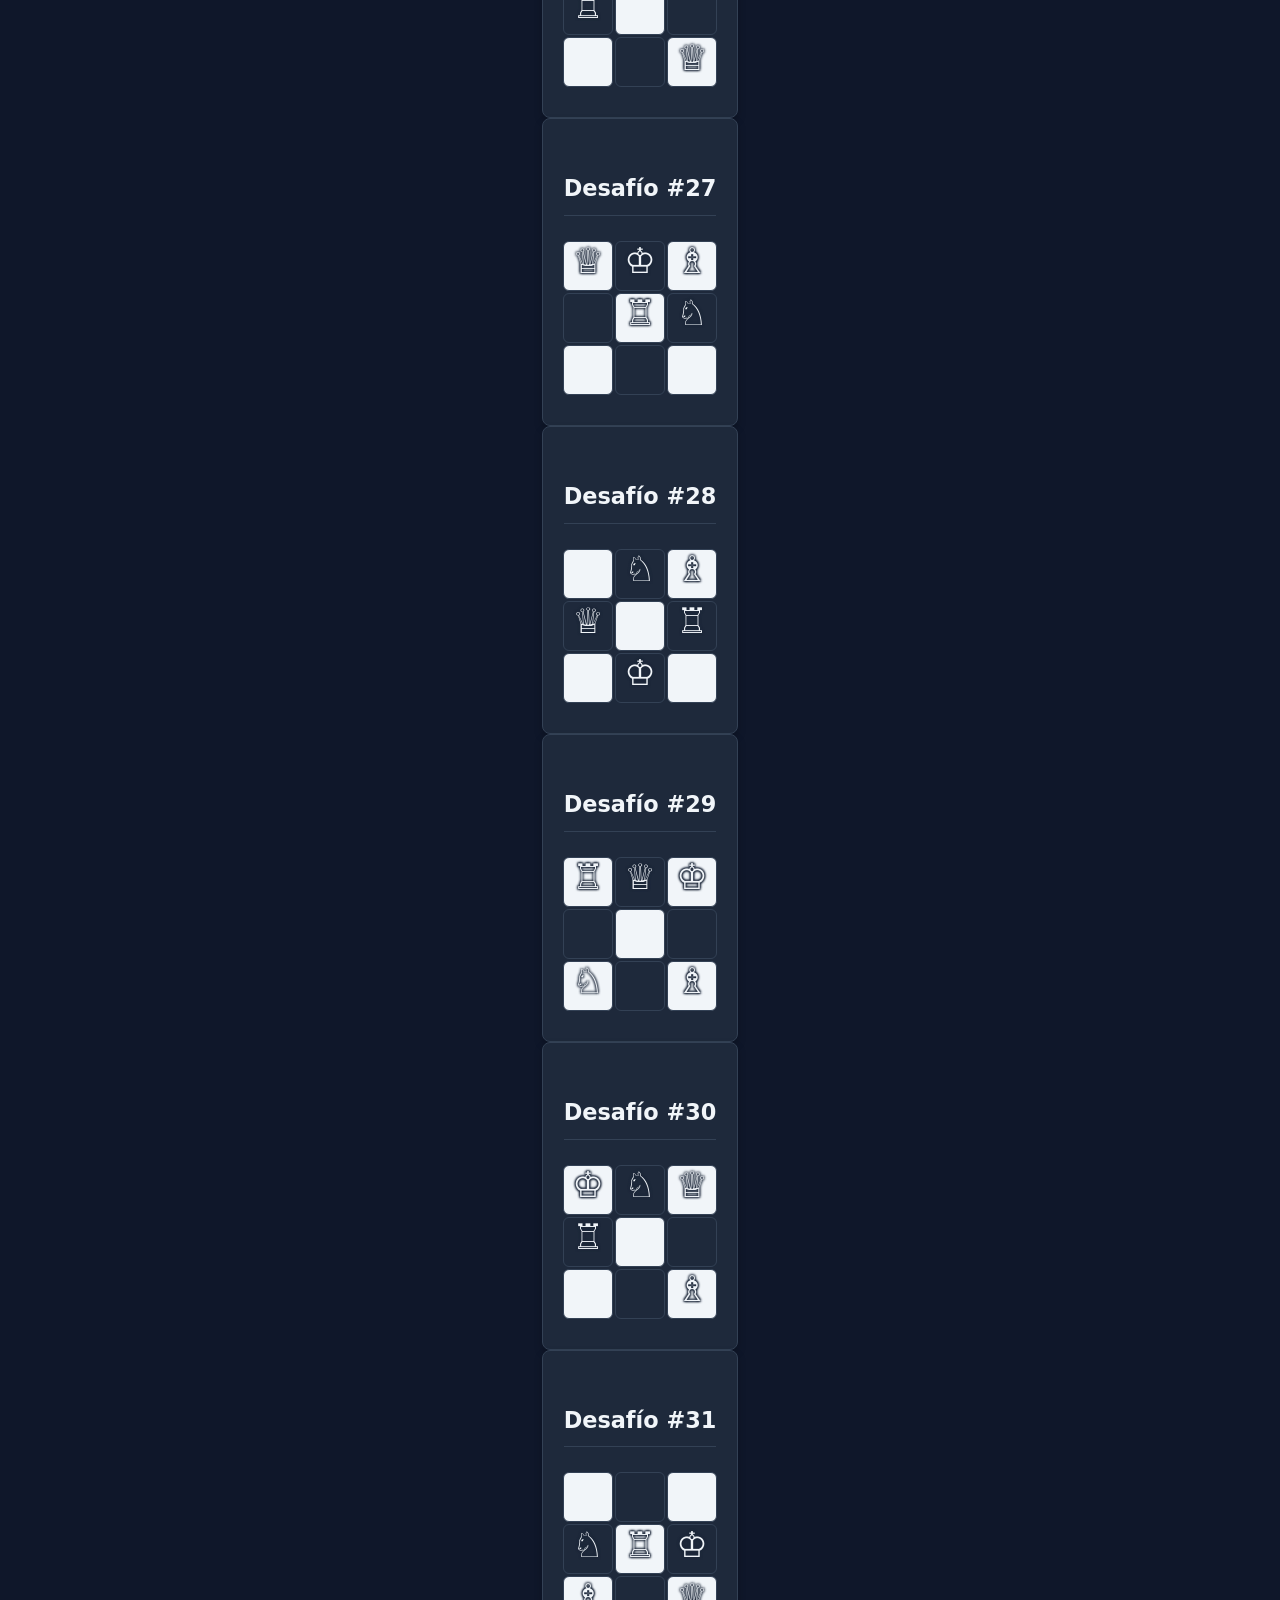
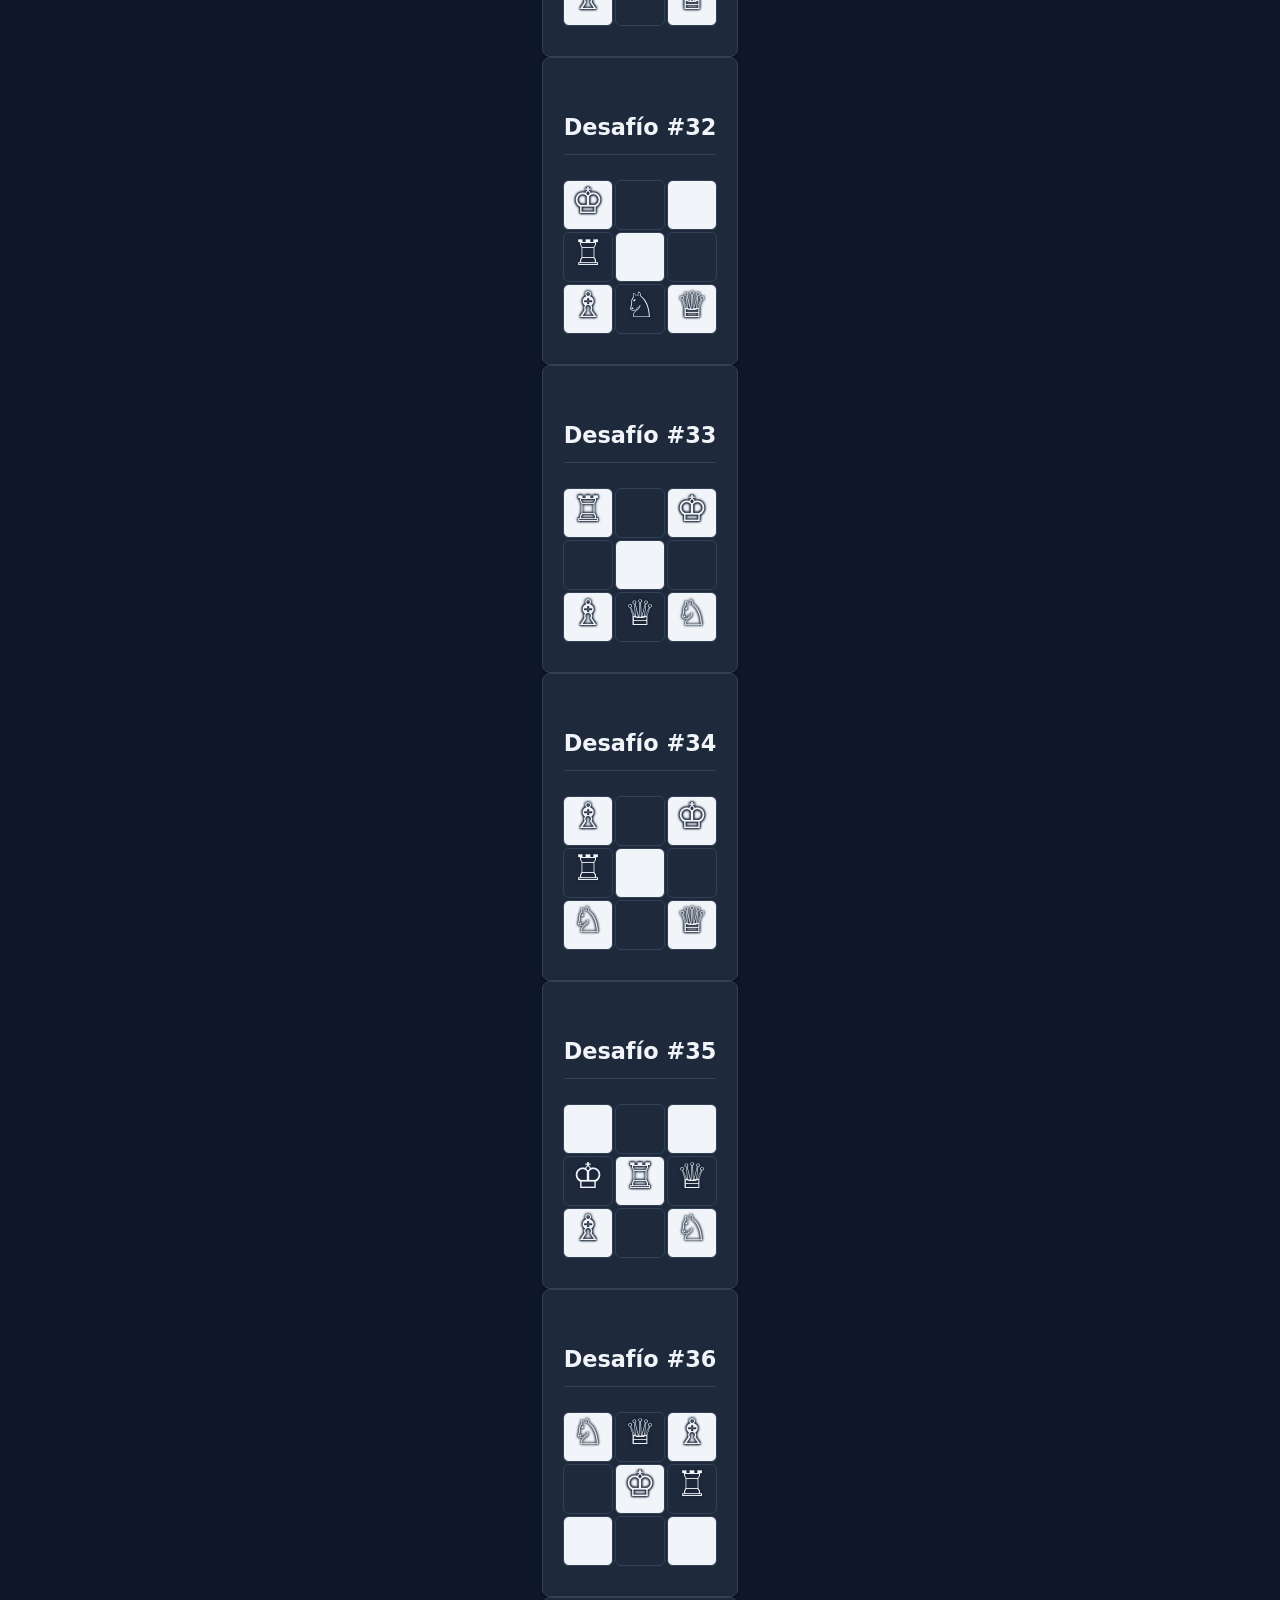
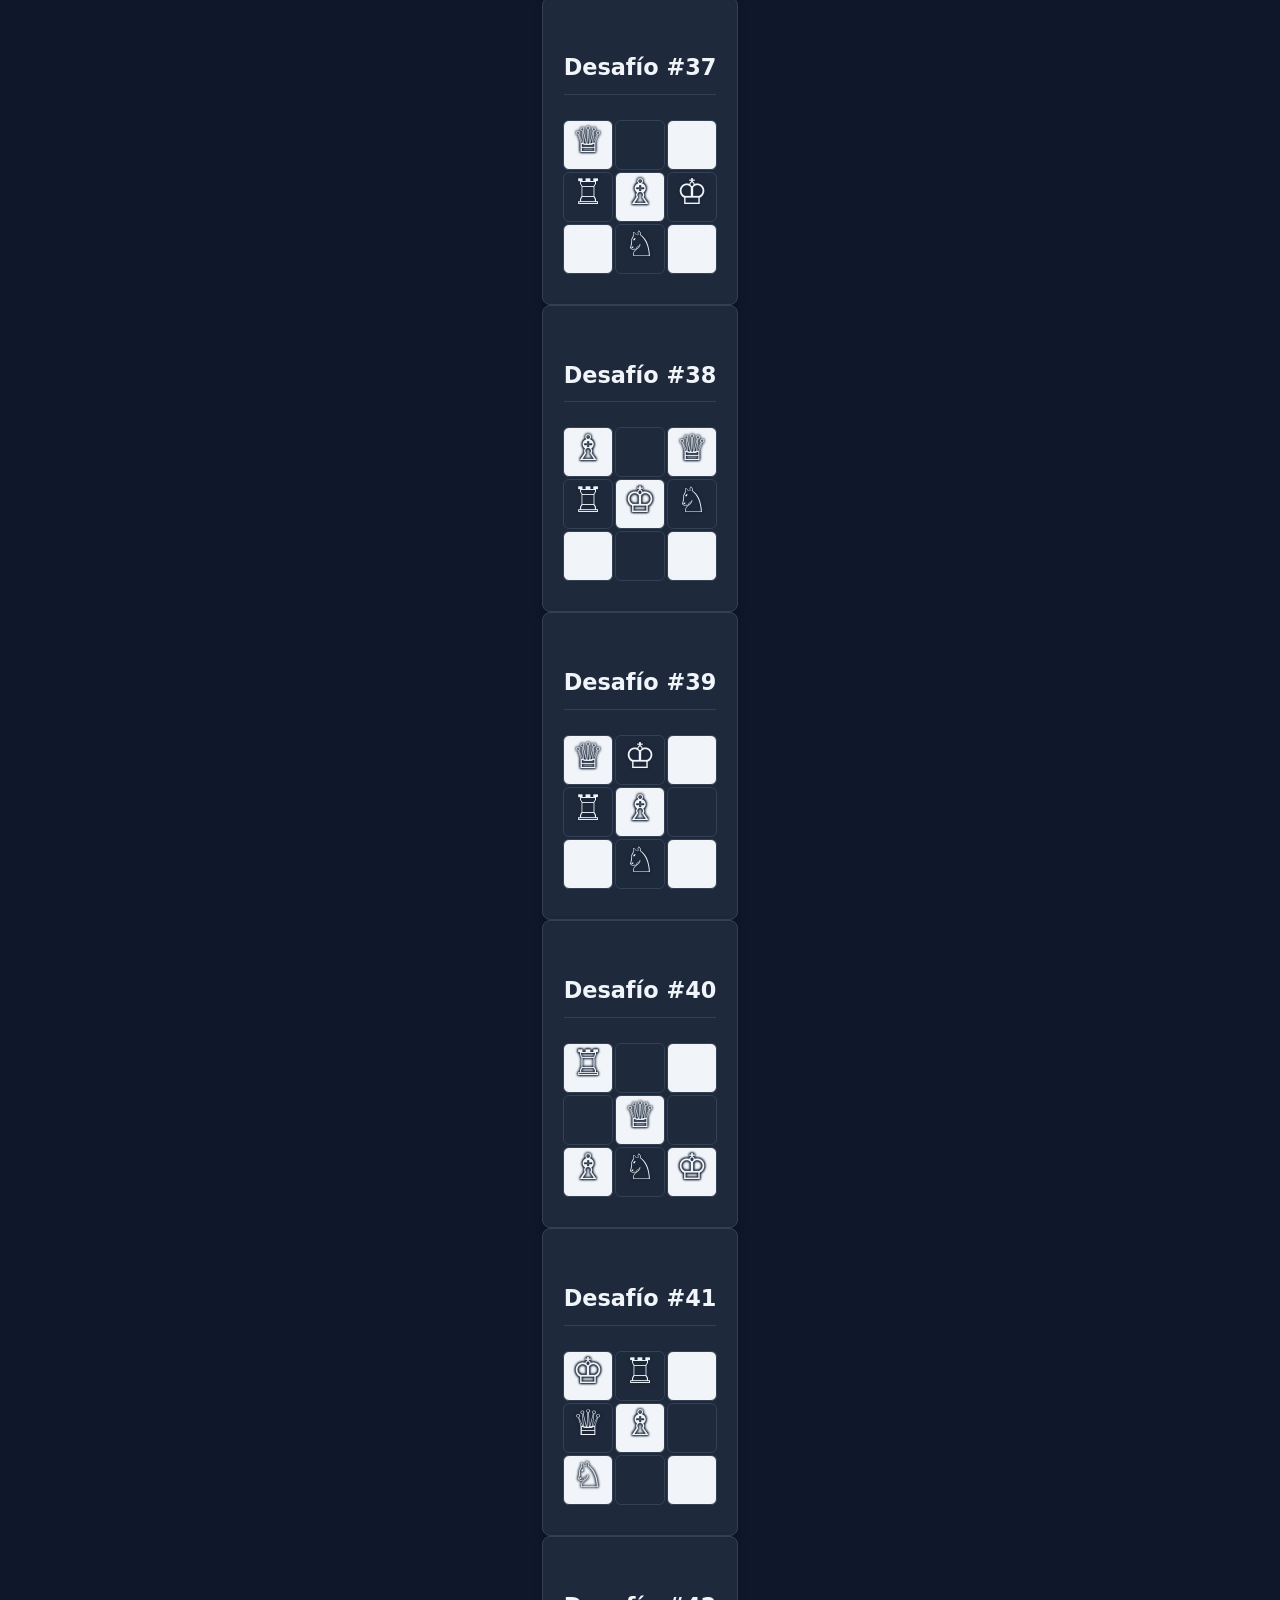
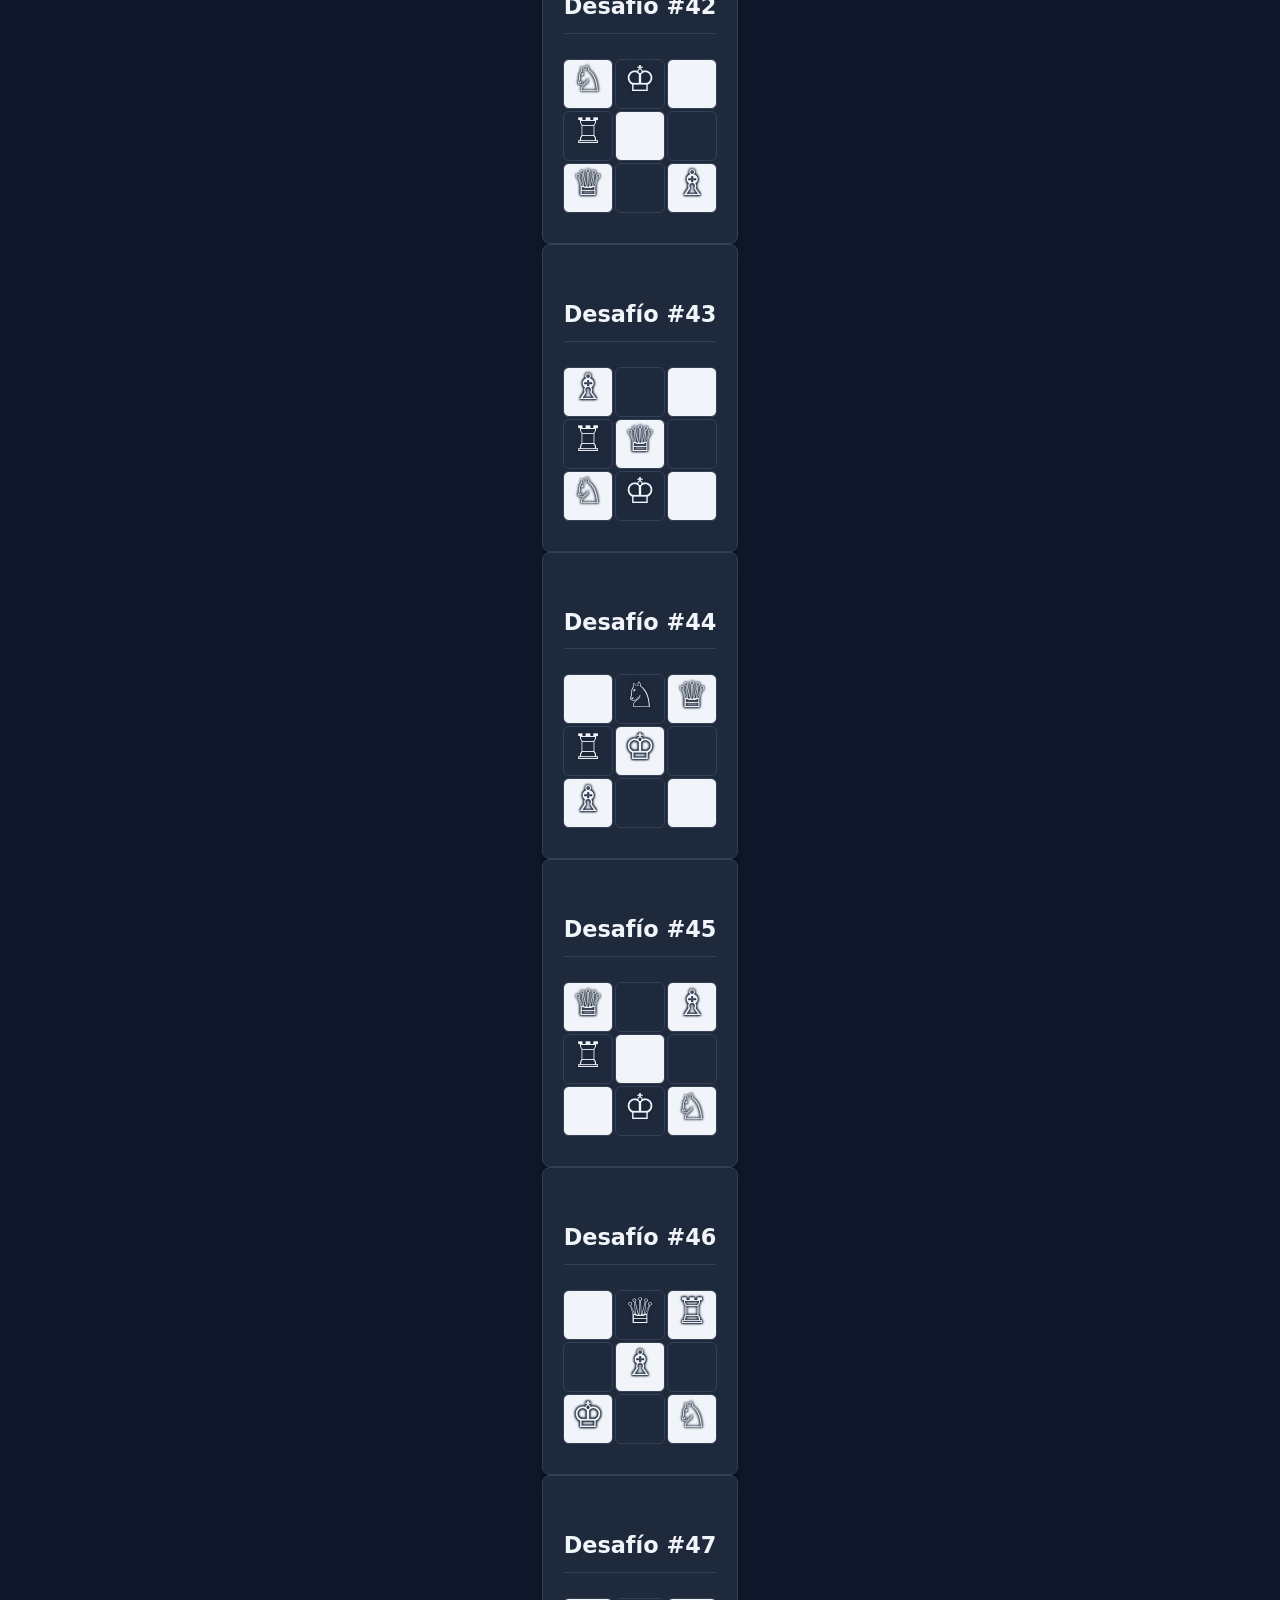
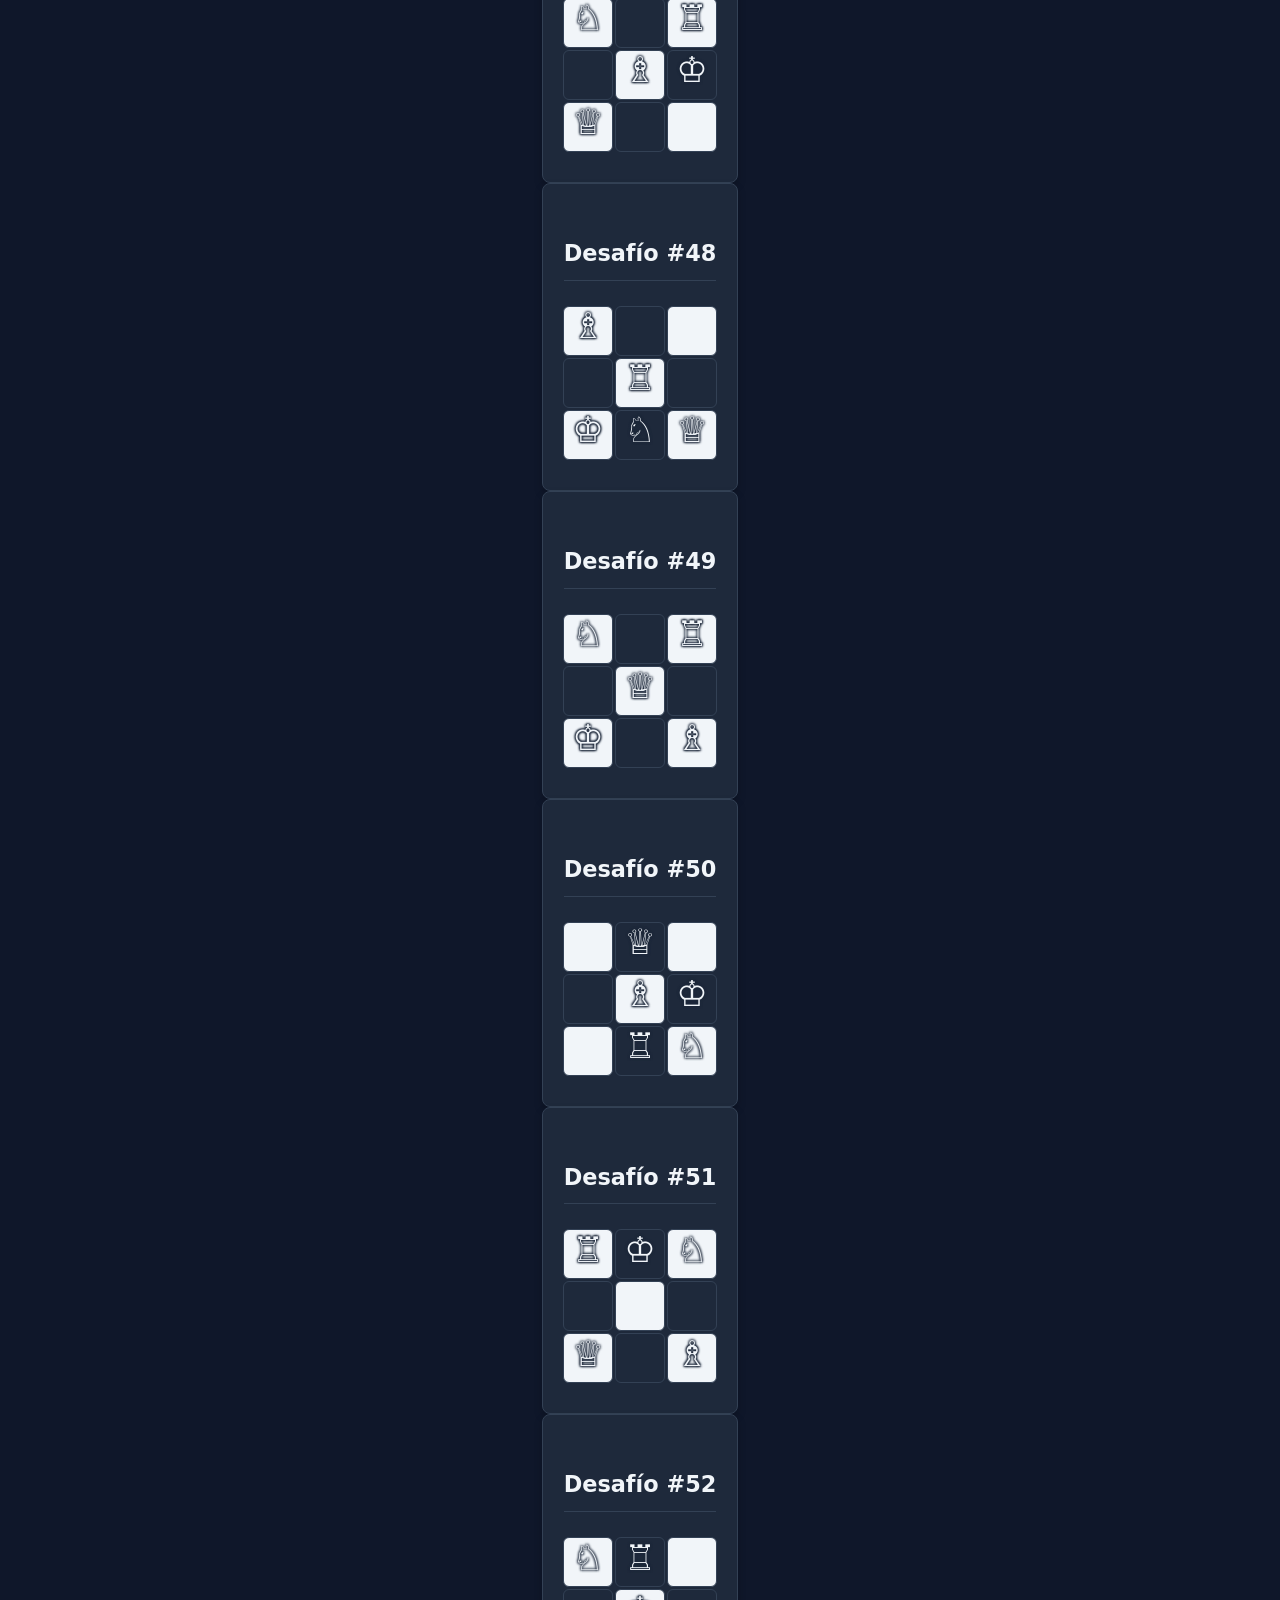
==== commit 97158f44: "Implement 12 enhancements: logic modularization, BFS-solver validation, Undo/Reset features, instruc" ====
--- a/desafios-aleatorios.html
+++ b/desafios-aleatorios.html
@@ -1,156 +1,88 @@
-<!DOCTYPE html>
-<html lang="es">
-<head>
-    <meta charset="UTF-8">
-    <meta name="viewport" content="width=device-width, initial-scale=1.0">
-    <title>Mini Chess - Desafíos Aleatorios</title>
-    <link rel="stylesheet" href="styles.css">
-    <style>
-        body { /* Override body styles for this specific page */
-            display: flex;
-            flex-direction: column;
-            align-items: center;
-            min-height: 100vh;
-            padding: 20px;
-            gap: 30px; /* Espacio entre cada tarjeta de desafío */
-        }
-    </style>
-</head>
-<body>
-    <div class="back-to-doc">
-        <a href="Documentación - The Royal Study.txt">← Volver a la Documentación</a>
-    </div>
-
-
-    <h1>Mini Chess - Desafíos Aleatorios</h1>
-
-    <div id="challenges-container">
-        <!-- Los desafíos se insertarán aquí con JavaScript -->
-    </div>
-
-    <script>
-        const PIECES_TO_USE = ['K', 'Q', 'R', 'B', 'N']; // Rey, Reina, Torre, Alfil, Caballo
-        const PIECE_SYMBOLS = {
-            'K': '♔',
-            'Q': '♕',
-            'R': '♖',
-            'B': '♗',
-            'N': '♘'
-        };
-
-        /**
-         * Convierte un índice 1D (0-8) a coordenadas 2D {row, col}.
-         * @param {number} index
-         * @returns {{row: number, col: number}}
-         */
-        function indexToCoords(index) {
-            return { row: Math.floor(index / 3), col: index % 3 };
-        }
-
-        /**
-         * Verifica si una celda es oscura basándose en su índice 1D.
-         * @param {number} index
-         * @returns {boolean}
-         */
-        function isDarkCellByIndex(index) {
-            const { row, col } = indexToCoords(index);
-            return (row + col) % 2 !== 0;
-        }
-
-        /**
-         * Genera el HTML para una tarjeta de desafío de ajedrez con piezas aleatorias.
-         * @param {number} challengeNumber El número del desafío.
-         * @returns {string} El HTML de la tarjeta de desafío.
-         */
-        function generateRandomChallengeHTML(challengeNumber) {
-            // Modificado para asegurar que el Alfil esté en celda clara y el Caballo no en el centro
-            const boardState = Array(9).fill('.'); // '.' representa una casilla vacía
-            let currentPiecesToPlace = [...PIECES_TO_USE]; // K, Q, R, B, N
-
-            let availableCellIndices = Array.from({ length: 9 }, (_, i) => i); // Todos los índices del 0 al 8
-
-            // 1. Colocar Alfil (B) en una celda clara
-            const bishopIndexInPieces = currentPiecesToPlace.indexOf('B');
-            if (bishopIndexInPieces !== -1) {
-                currentPiecesToPlace.splice(bishopIndexInPieces, 1); // Quitar Alfil de las piezas a colocar
-
-                const currentAvailableLightCells = availableCellIndices.filter(idx => !isDarkCellByIndex(idx));
-                const randomLightCellIdx = Math.floor(Math.random() * currentAvailableLightCells.length);
-                const bishopPosition = currentAvailableLightCells[randomLightCellIdx];
-                boardState[bishopPosition] = 'B';
-                availableCellIndices = availableCellIndices.filter(idx => idx !== bishopPosition); // Eliminar la celda usada
-            }
-
-            // 2. Colocar Caballo (N) no en el centro (índice 4)
-            const knightIndexInPieces = currentPiecesToPlace.indexOf('N');
-            if (knightIndexInPieces !== -1) {
-                currentPiecesToPlace.splice(knightIndexInPieces, 1); // Quitar Caballo de las piezas a colocar
-
-                const knightAllowedCells = availableCellIndices.filter(idx => idx !== 4); // Excluir el centro
-                const randomKnightCellIdx = Math.floor(Math.random() * knightAllowedCells.length);
-                const knightPosition = knightAllowedCells[randomKnightCellIdx];
-                boardState[knightPosition] = 'N';
-                availableCellIndices = availableCellIndices.filter(idx => idx !== knightPosition); // Eliminar la celda usada
-            }
-
-            // 3. Colocar las piezas restantes (K, Q, R) en las celdas disponibles
-            const shuffledAvailableCells = availableCellIndices.sort(() => Math.random() - 0.5);
-            const piecePositions = shuffledAvailableCells.slice(0, currentPiecesToPlace.length);
-
-            const shuffledRemainingPieces = currentPiecesToPlace.sort(() => Math.random() - 0.5);
-
-            for (let i = 0; i < shuffledRemainingPieces.length; i++) {
-                boardState[piecePositions[i]] = shuffledRemainingPieces[i];
-            }
-
-            let challengeHTML = `
-                <div class="challenge-card">
-                    <h2>Desafío #${challengeNumber}</h2>
-                    <div class="grid-3x3">
-            `;
-
-            // Itera sobre cada casilla del tablero para generar su HTML
-            for (let i = 0; i < 9; i++) {
-                const row = Math.floor(i / 3);
-                const col = i % 3;
-                // Determina si la casilla es oscura o clara para aplicar el estilo correcto
-                // (fila + columna) % 2 !== 0 para casilla oscura, === 0 para casilla clara
-                const isDarkCell = (row + col) % 2 !== 0;
-                const cellClass = isDarkCell ? 'dark-cell' : 'light-cell';
-                const pieceChar = boardState[i];
-                let pieceContent = '';
-
-                // Si hay una pieza en esta casilla, genera su símbolo con el color de contraste
-                if (pieceChar !== '.') {
-                    // Para que las piezas blancas siempre se vean blancas, usamos --text-color.
-                    // Si la casilla es clara, añadimos una sombra para asegurar el contraste.
-                    let pieceColorStyle = 'color: var(--text-color);'; // Color base blanco/claro
-                    if (!isDarkCell) { // Si la casilla es clara, añade una sombra oscura para visibilidad
-                        pieceColorStyle += ' text-shadow: 1px 1px 2px var(--card-bg), -1px -1px 2px var(--card-bg), 1px -1px 2px var(--card-bg), -1px 1px 2px var(--card-bg);';
-                    }
-                    pieceContent = `<span class="piece-symbol" style="${pieceColorStyle}">${PIECE_SYMBOLS[pieceChar]}</span>`;
-                }
-
-                challengeHTML += `
-                        <div class="cell ${cellClass}">${pieceContent}</div>
-                `;
-            }
-
-            challengeHTML += `
-                    </div>
-                </div>
-            `;
-            return challengeHTML;
-        }
-
-        // Genera y añade los 60 desafíos al contenedor principal
-        const challengesContainer = document.getElementById('challenges-container');
-        let allChallengesHtml = '';
-        for (let i = 1; i <= 60; i++) {
-            allChallengesHtml += generateRandomChallengeHTML(i);
-        }
-        challengesContainer.innerHTML = allChallengesHtml;
-    </script>
-
-</body>
+<!DOCTYPE html>
+<html lang="es">
+<head>
+    <meta charset="UTF-8">
+    <meta name="viewport" content="width=device-width, initial-scale=1.0">
+    <title>Mini Chess - Desafíos Aleatorios</title>
+    <link rel="stylesheet" href="styles.css">
+    <style>
+        body { /* Override body styles for this specific page */
+            display: flex;
+            flex-direction: column;
+            align-items: center;
+            min-height: 100vh;
+            padding: 20px;
+            gap: 30px; /* Espacio entre cada tarjeta de desafío */
+        }
+    </style>
+</head>
+<body>
+    <div class="back-to-doc">
+        <a href="Documentacion - The Royal Study.txt">← Volver a la Documentación</a>
+    </div>
+
+    <h1>Mini Chess - Desafíos Aleatorios</h1>
+
+    <div id="challenges-container">
+        <!-- Los desafíos se insertarán aquí con JavaScript -->
+    </div>
+
+    <script type="module">
+        import { generateBoardStateFromPieces, PIECE_SYMBOLS } from './chess-utils.js';
+
+        /**
+         * Genera el HTML para una tarjeta de desafío de ajedrez con piezas aleatorias.
+         * @param {number} challengeNumber El número del desafío.
+         * @returns {string} El HTML de la tarjeta de desafío.
+         */
+        function generateRandomChallengeHTML(challengeNumber) {
+            // Genera el estado usando la lógica centralizada en chess-utils
+            const boardState = generateBoardStateFromPieces(['K', 'Q', 'R', 'B', 'N']);
+
+            let challengeHTML = `
+                <div class="challenge-card">
+                    <h2>Desafío #${challengeNumber}</h2>
+                    <div class="grid-3x3">
+            `;
+
+            // Itera sobre cada casilla del tablero para generar su HTML
+            for (let i = 0; i < 9; i++) {
+                const row = Math.floor(i / 3);
+                const col = i % 3;
+                const isDarkCell = (row + col) % 2 !== 0;
+                const cellClass = isDarkCell ? 'dark-cell' : 'light-cell';
+                const pieceChar = boardState[i];
+                let pieceContent = '';
+
+                // Si hay una pieza en esta casilla, genera su símbolo con el color de contraste
+                if (pieceChar !== null) {
+                    let pieceColorStyle = 'color: var(--text-color);'; // Color base blanco/claro
+                    if (!isDarkCell) { // Si la casilla es clara, añade una sombra oscura para visibilidad
+                        pieceColorStyle += ' text-shadow: 1px 1px 2px var(--card-bg), -1px -1px 2px var(--card-bg), 1px -1px 2px var(--card-bg), -1px 1px 2px var(--card-bg);';
+                    }
+                    pieceContent = `<span class="piece-symbol" style="${pieceColorStyle}">${PIECE_SYMBOLS[pieceChar]}</span>`;
+                }
+
+                challengeHTML += `
+                        <div class="cell ${cellClass}">${pieceContent}</div>
+                `;
+            }
+
+            challengeHTML += `
+                    </div>
+                </div>
+            `;
+            return challengeHTML;
+        }
+
+        // Genera y añade los 60 desafíos al contenedor principal
+        const challengesContainer = document.getElementById('challenges-container');
+        let allChallengesHtml = '';
+        for (let i = 1; i <= 60; i++) {
+            allChallengesHtml += generateRandomChallengeHTML(i);
+        }
+        challengesContainer.innerHTML = allChallengesHtml;
+    </script>
+
+</body>
 </html>
--- a/styles.css
+++ b/styles.css
@@ -79,15 +79,17 @@
 
 .grid-3x3 {
     display: grid;
-    grid-template-columns: repeat(3, 80px);
+    grid-template-columns: repeat(3, min(80px, calc((100vw - 120px) / 3)));
     grid-gap: 5px;
     margin: 1.5rem auto;
     justify-content: center;
 }
 
 .cell {
-    width: 80px;
-    height: 80px;
+    width: 100%;
+    aspect-ratio: 1 / 1;
+    max-width: 80px;
+    max-height: 80px;
     display: flex;
     align-items: center;
     justify-content: center;
@@ -95,6 +97,7 @@
     border-radius: 6px;
     border: 1px solid var(--border-color);
     font-size: 0.9rem;
+    box-sizing: border-box;
 }
 
 .dark-cell {
@@ -150,7 +153,7 @@
 }
 
 .piece-symbol {
-    font-size: 5rem; /* Tamaño grande para el símbolo */
+    font-size: min(4.5rem, 12vw); /* Tamaño responsivo para el símbolo */
     line-height: 1;
     margin-bottom: 10px;
     color: var(--text-color); /* Color claro para el símbolo (blanco) */
@@ -189,13 +192,14 @@
 }
 
 .challenge-card .cell {
-    width: 50px; /* Match grid-template-columns */
-    height: 50px; /* Match grid-template-columns */
+    width: 50px !important; /* Mantener tamaño estático */
+    height: 50px !important;
+    aspect-ratio: auto !important;
     font-size: 0.7rem; /* Smaller font for cell numbers if any */
 }
 
 .challenge-card .piece-symbol {
-    font-size: 2.2rem; /* Even smaller pieces for the challenge card */
+    font-size: 2.2rem !important; /* Even smaller pieces for the challenge card */
 }
 
 .challenge-card h2 {
@@ -289,22 +293,26 @@
 
 /* Controls margin is fine as is */
 
-/* Popup Styles */
+/* Popup Styles (U-05: Animación con opacidad y visibilidad) */
 .popup-overlay {
     position: fixed;
     top: 0;
     left: 0;
     width: 100%;
     height: 100%;
-    background-color: rgba(0, 0, 0, 0.7); /* Fondo oscuro semitransparente */
-    display: flex;
-    justify-content: center;
-    align-items: center;
-    z-index: 1000; /* Asegura que esté por encima de todo */
-}
-
-.popup-overlay.hidden {
-    display: none;
+    background-color: rgba(0, 0, 0, 0.75); /* Fondo oscuro semitransparente */
+    display: flex;
+    justify-content: center;
+    align-items: center;
+    z-index: 1000;
+    opacity: 0;
+    visibility: hidden;
+    transition: opacity 0.25s ease, visibility 0.25s ease;
+}
+
+.popup-overlay.visible {
+    opacity: 1;
+    visibility: visible;
 }
 
 .popup-content {
@@ -316,29 +324,59 @@
     box-shadow: 0 10px 20px rgba(0, 0, 0, 0.5);
     max-width: 400px;
     width: 90%;
-    transform: scale(0.9); /* Pequeña animación al aparecer */
-    transition: transform 0.2s ease-out;
-}
-
-.popup-overlay:not(.hidden) .popup-content {
+    transform: scale(0.9);
+    transition: transform 0.25s ease-out;
+}
+
+.popup-overlay.visible .popup-content {
     transform: scale(1);
 }
 
 .popup-content h2 {
     color: var(--accent-color);
     font-size: 2.5rem;
-    margin-bottom: 20px;
+    margin-bottom: 15px;
+}
+
+.stars-display {
+    font-size: 3rem;
+    color: var(--accent-color);
+    margin-bottom: 15px;
+    letter-spacing: 5px;
+    text-shadow: 0 0 10px rgba(56, 189, 248, 0.4);
 }
 
 .popup-content p {
     font-size: 1.4rem;
-    margin-bottom: 30px;
+    margin-bottom: 20px;
+}
+
+.popup-info {
+    color: var(--text-muted);
+    font-size: 1rem;
+    margin-top: -10px;
+    margin-bottom: 25px;
 }
 
 .game-info {
-    font-size: 1.2rem;
-    color: var(--text-color);
-    margin-bottom: 15px;
+    font-size: 1.25rem;
+    font-weight: bold;
+    color: var(--text-color);
+}
+
+/* U-01, U-02, U-04: Botones de control e instrucciones */
+.game-controls {
+    display: flex;
+    flex-direction: column;
+    align-items: center;
+    gap: 15px;
+    margin-bottom: 25px;
+}
+
+.action-buttons {
+    display: flex;
+    gap: 15px;
+    justify-content: center;
 }
 
 .btn {
@@ -350,9 +388,78 @@
     cursor: pointer;
     font-size: 1rem;
     font-weight: bold;
-    transition: background-color 0.3s ease;
-}
-
-.btn:hover {
+    transition: background-color 0.3s ease, opacity 0.3s ease;
+}
+
+.btn:hover:not(:disabled) {
     background-color: #258cdb; /* Slightly darker accent */
+}
+
+.btn-secondary {
+    background-color: var(--border-color);
+    color: var(--text-color);
+    border: 1px solid var(--border-color);
+}
+
+.btn-secondary:hover:not(:disabled) {
+    background-color: #475569;
+}
+
+.btn:disabled, .btn-secondary:disabled {
+    opacity: 0.4;
+    cursor: not-allowed;
+}
+
+/* Instruction Box (U-04) */
+.instruction-box {
+    background-color: var(--code-bg);
+    border: 1px solid var(--border-color);
+    border-radius: 8px;
+    padding: 15px 20px;
+    margin-bottom: 20px;
+    text-align: left;
+    max-width: 600px;
+    width: 90%;
+    margin-left: auto;
+    margin-right: auto;
+    transition: max-height 0.3s ease, padding 0.3s ease, opacity 0.3s ease;
+    overflow: hidden;
+    max-height: 250px;
+    box-sizing: border-box;
+}
+
+.instruction-box.collapsed {
+    max-height: 52px;
+}
+
+.instruction-header {
+    display: flex;
+    justify-content: space-between;
+    align-items: center;
+    font-weight: bold;
+    color: var(--accent-color);
+}
+
+.instruction-content {
+    margin-top: 10px;
+    margin-bottom: 0;
+    font-size: 0.95rem;
+    color: var(--text-muted);
+    line-height: 1.5;
+    transition: opacity 0.25s ease;
+}
+
+.instruction-box.collapsed .instruction-content {
+    opacity: 0;
+    pointer-events: none;
+}
+
+.btn-icon {
+    background: none;
+    border: none;
+    font-size: 1.2rem;
+    cursor: pointer;
+    color: var(--accent-color);
+    padding: 0;
+    line-height: 1;
 }
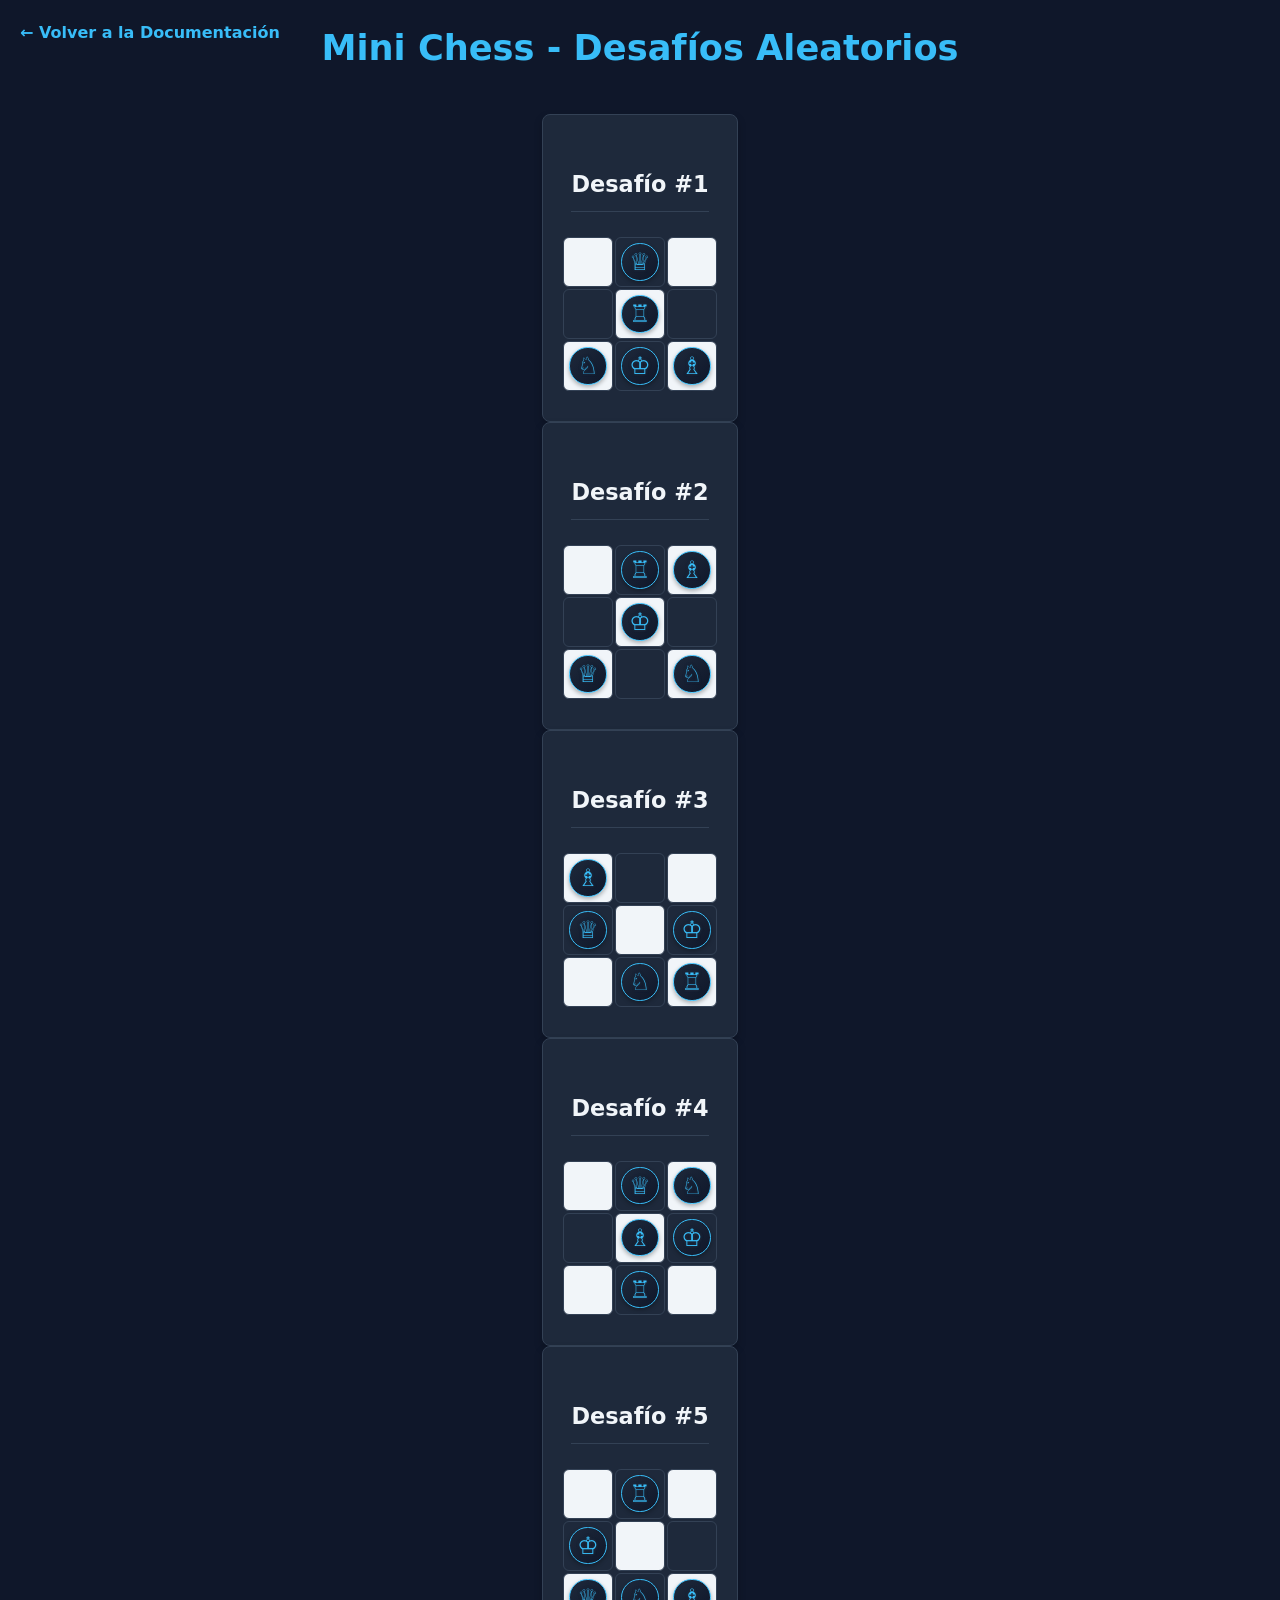
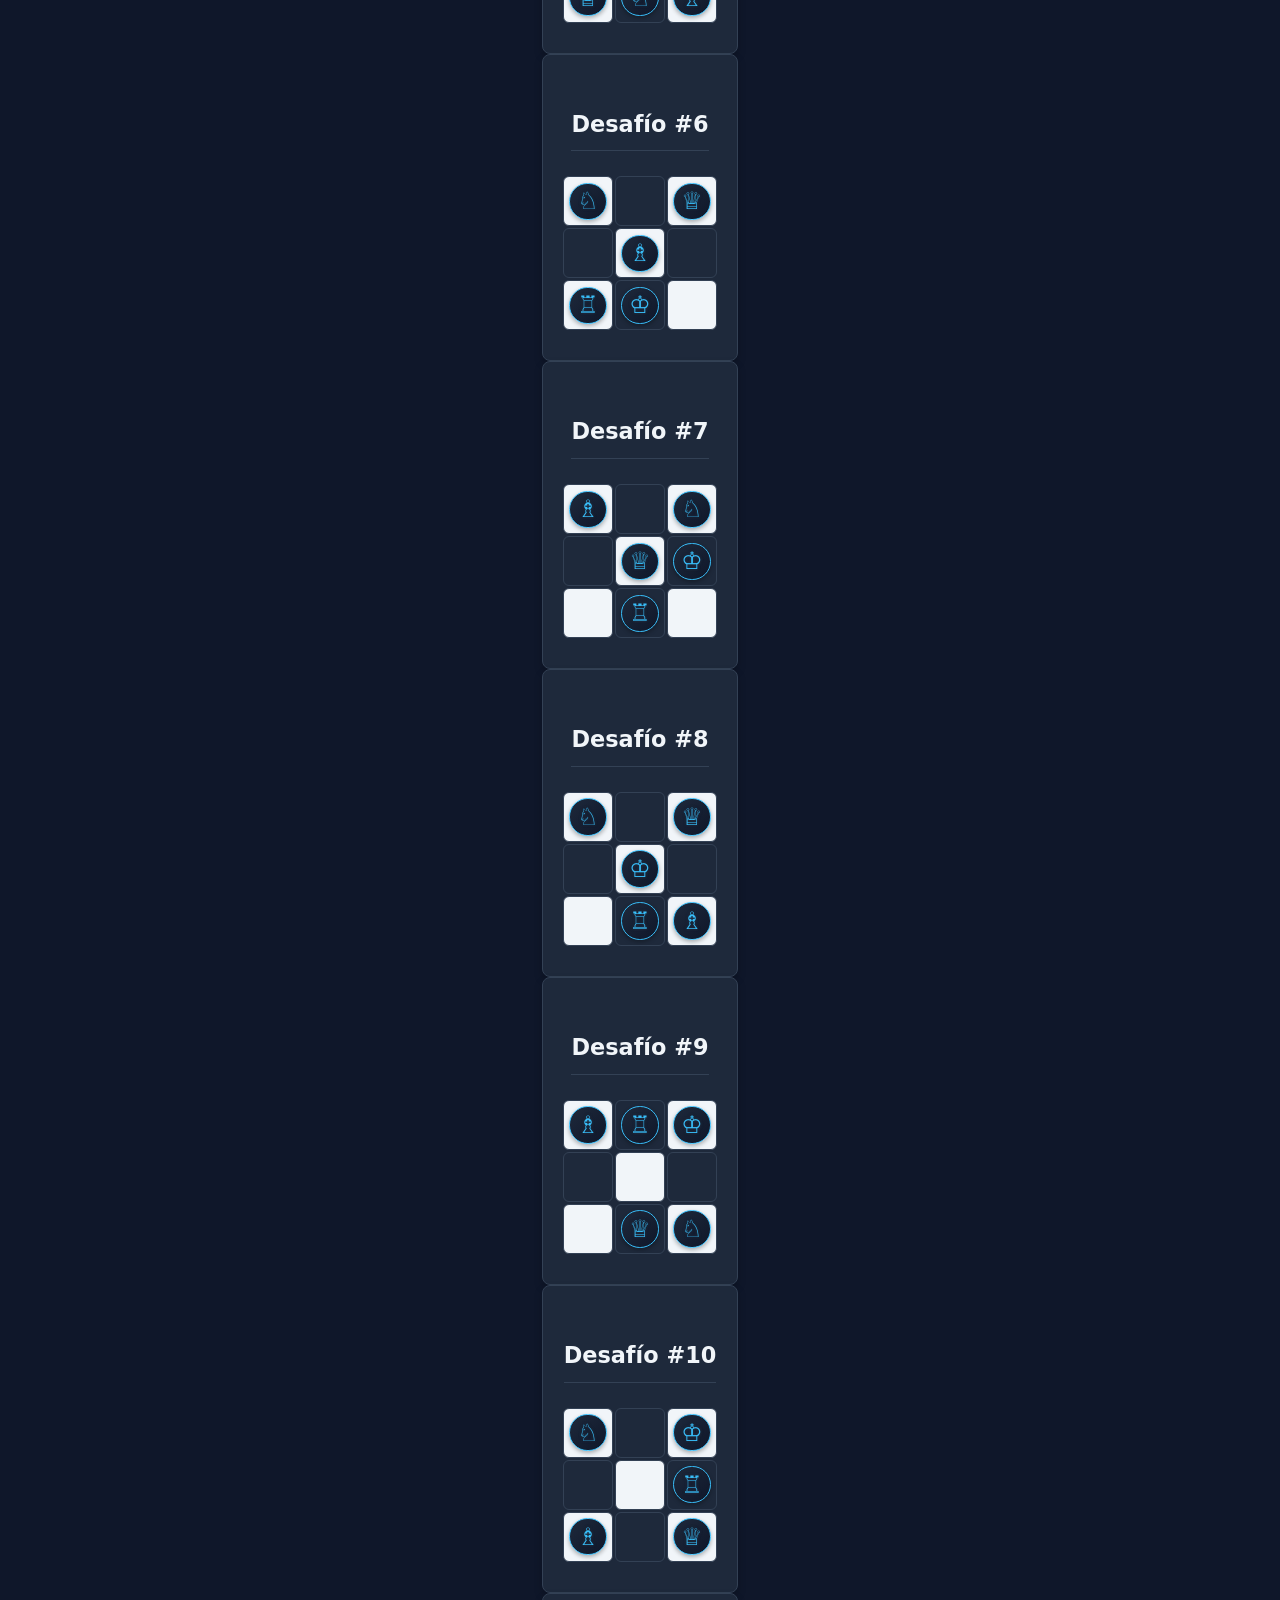
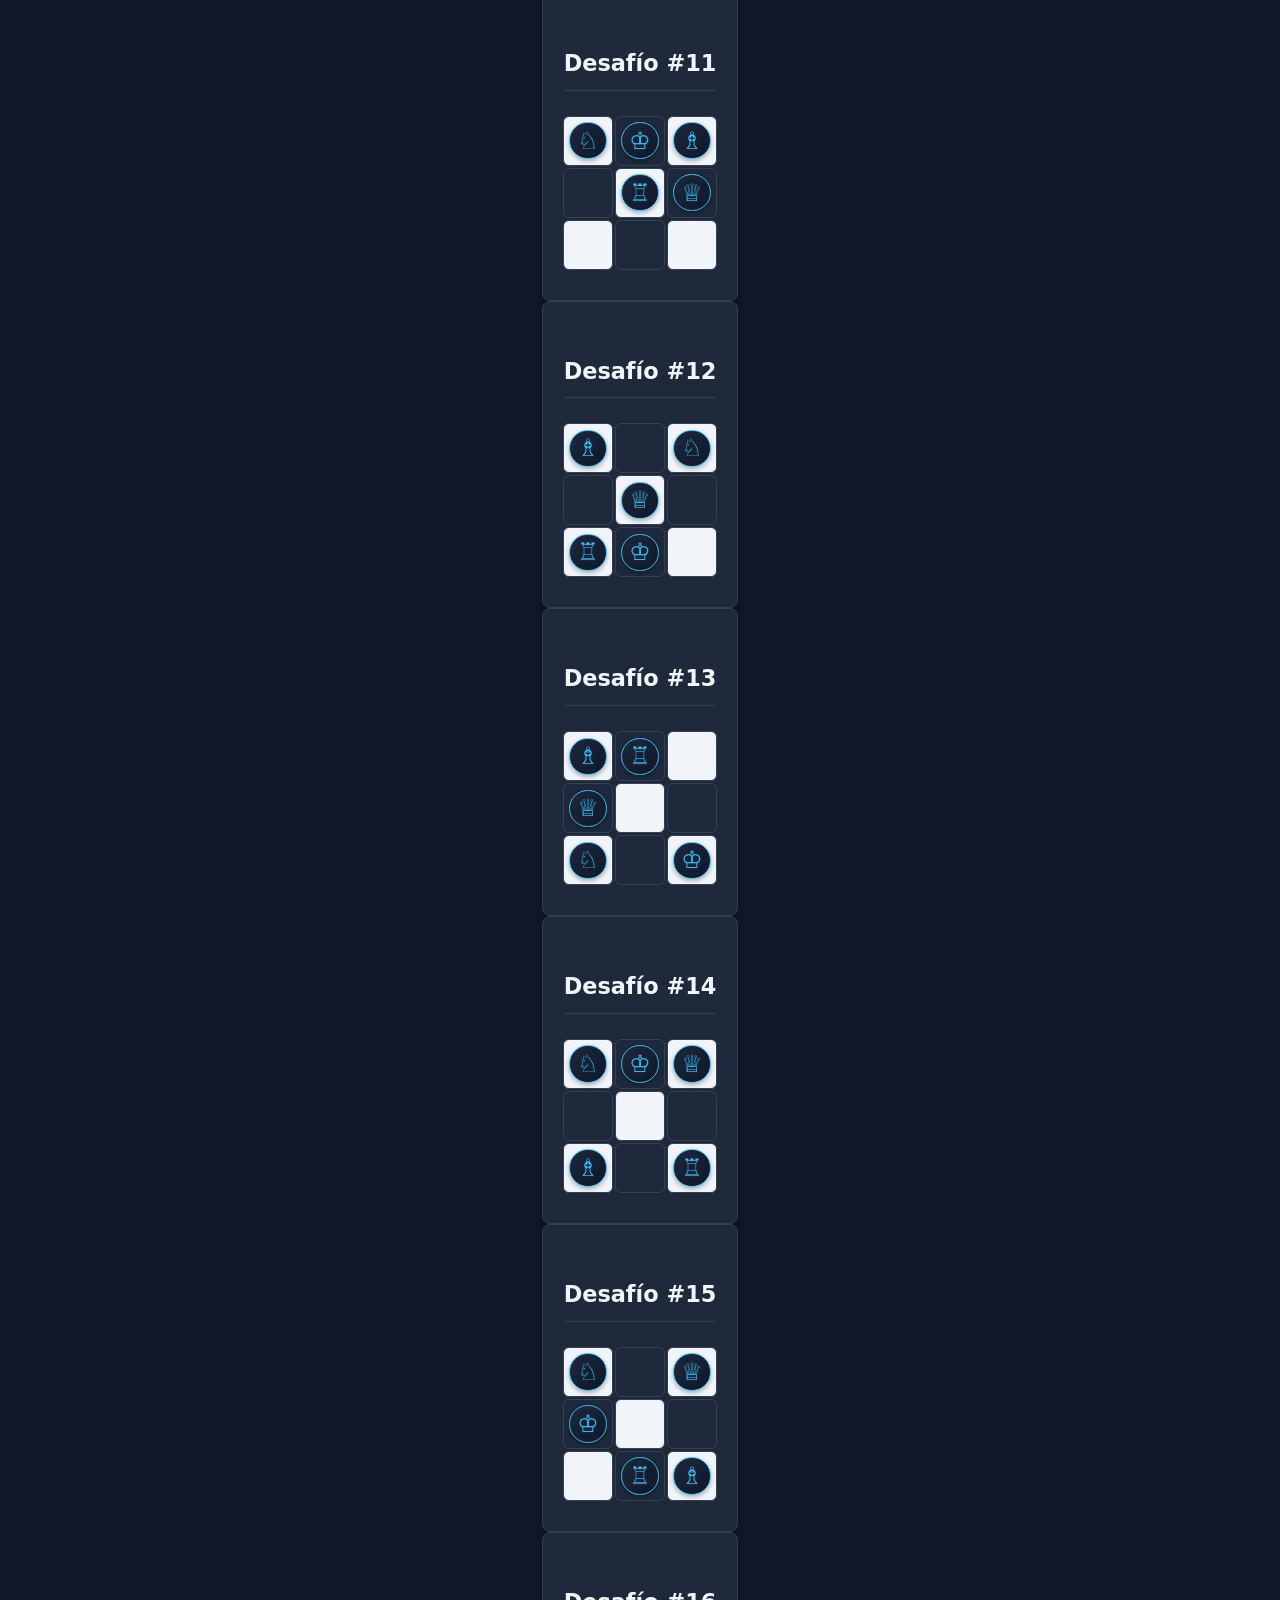
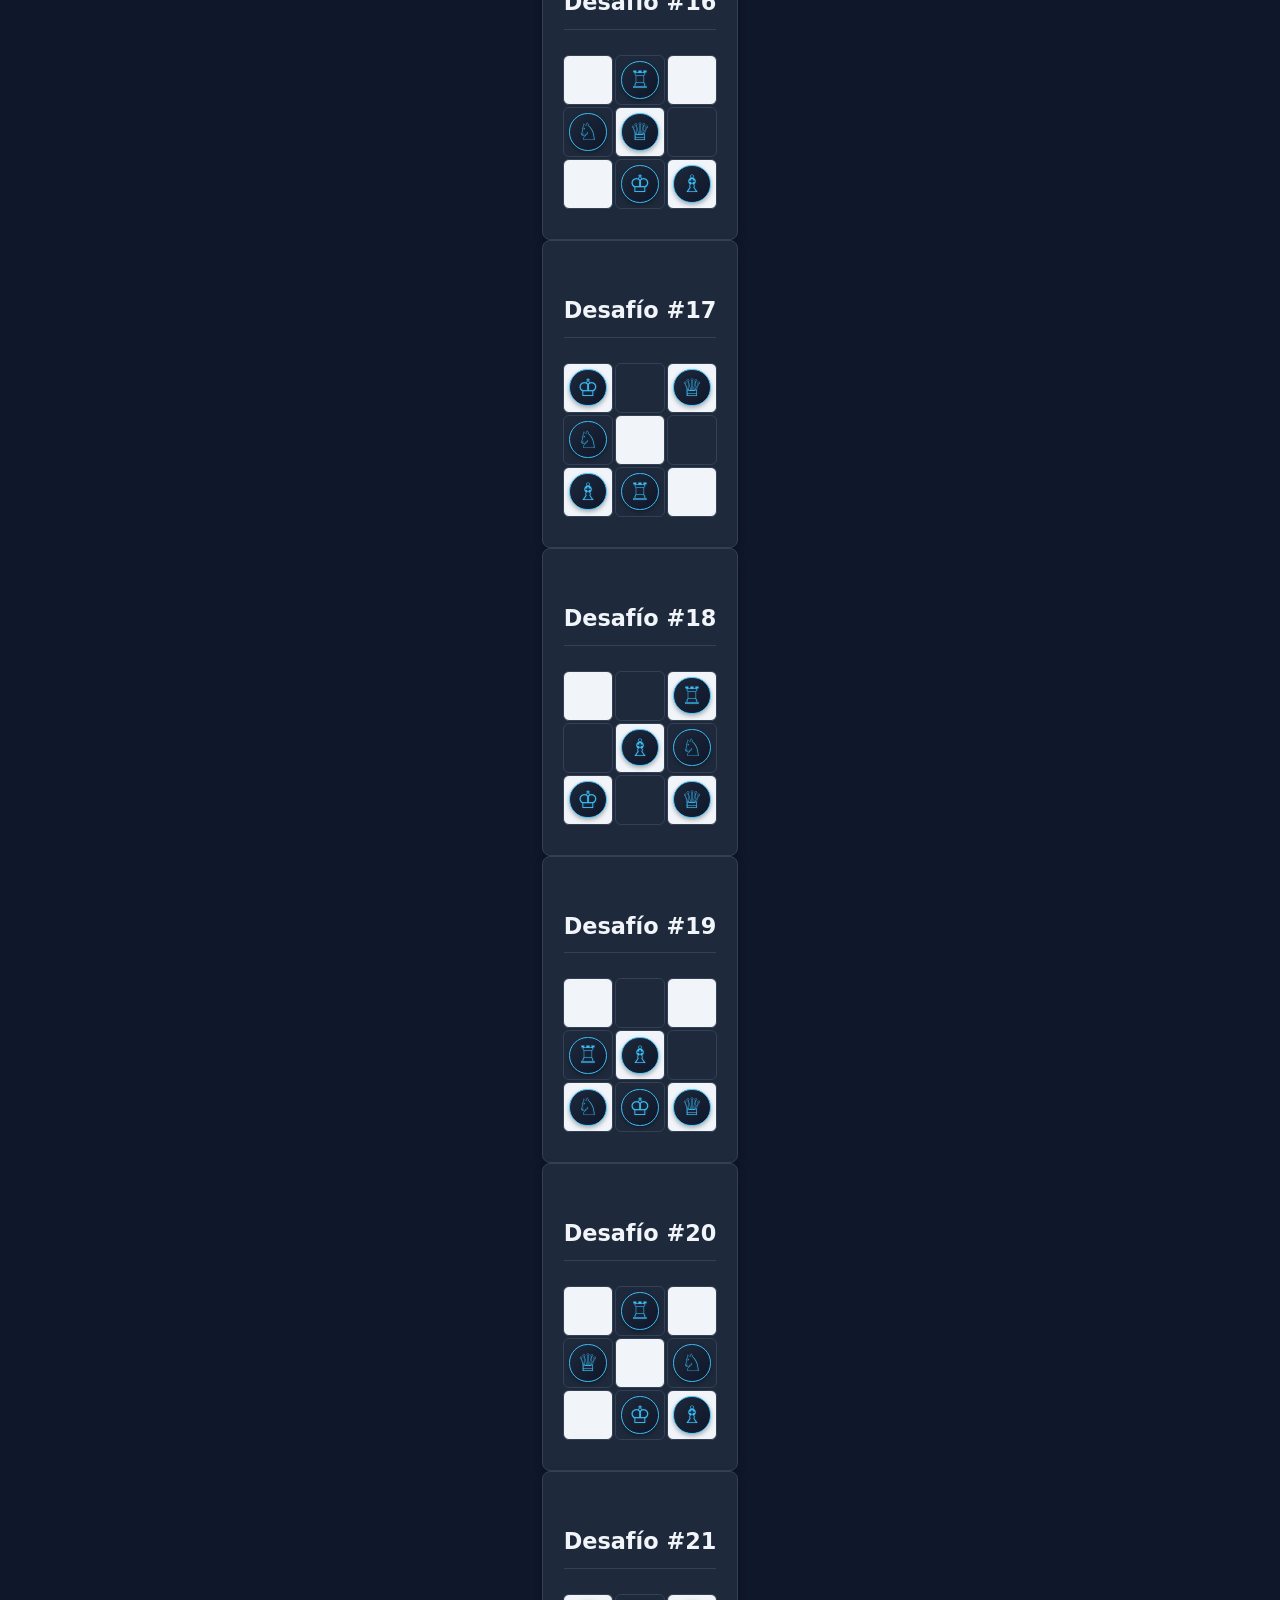
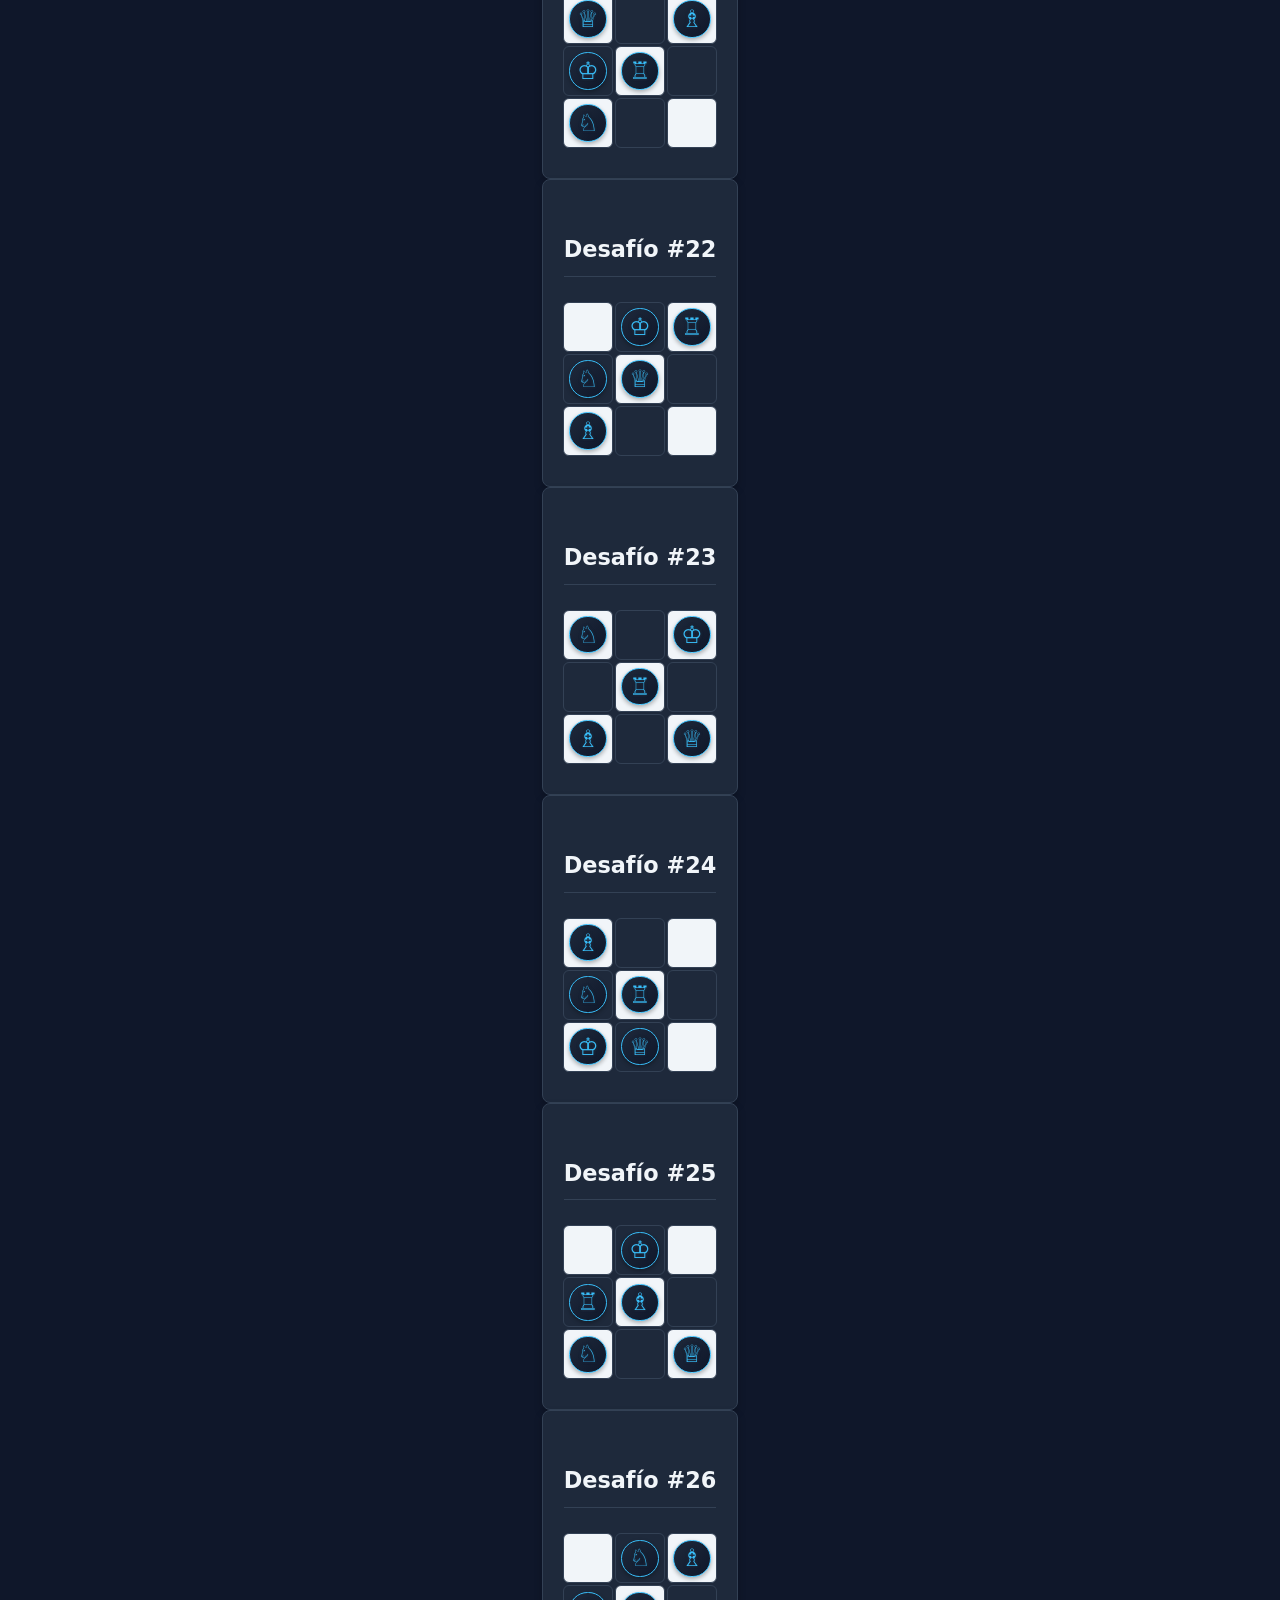
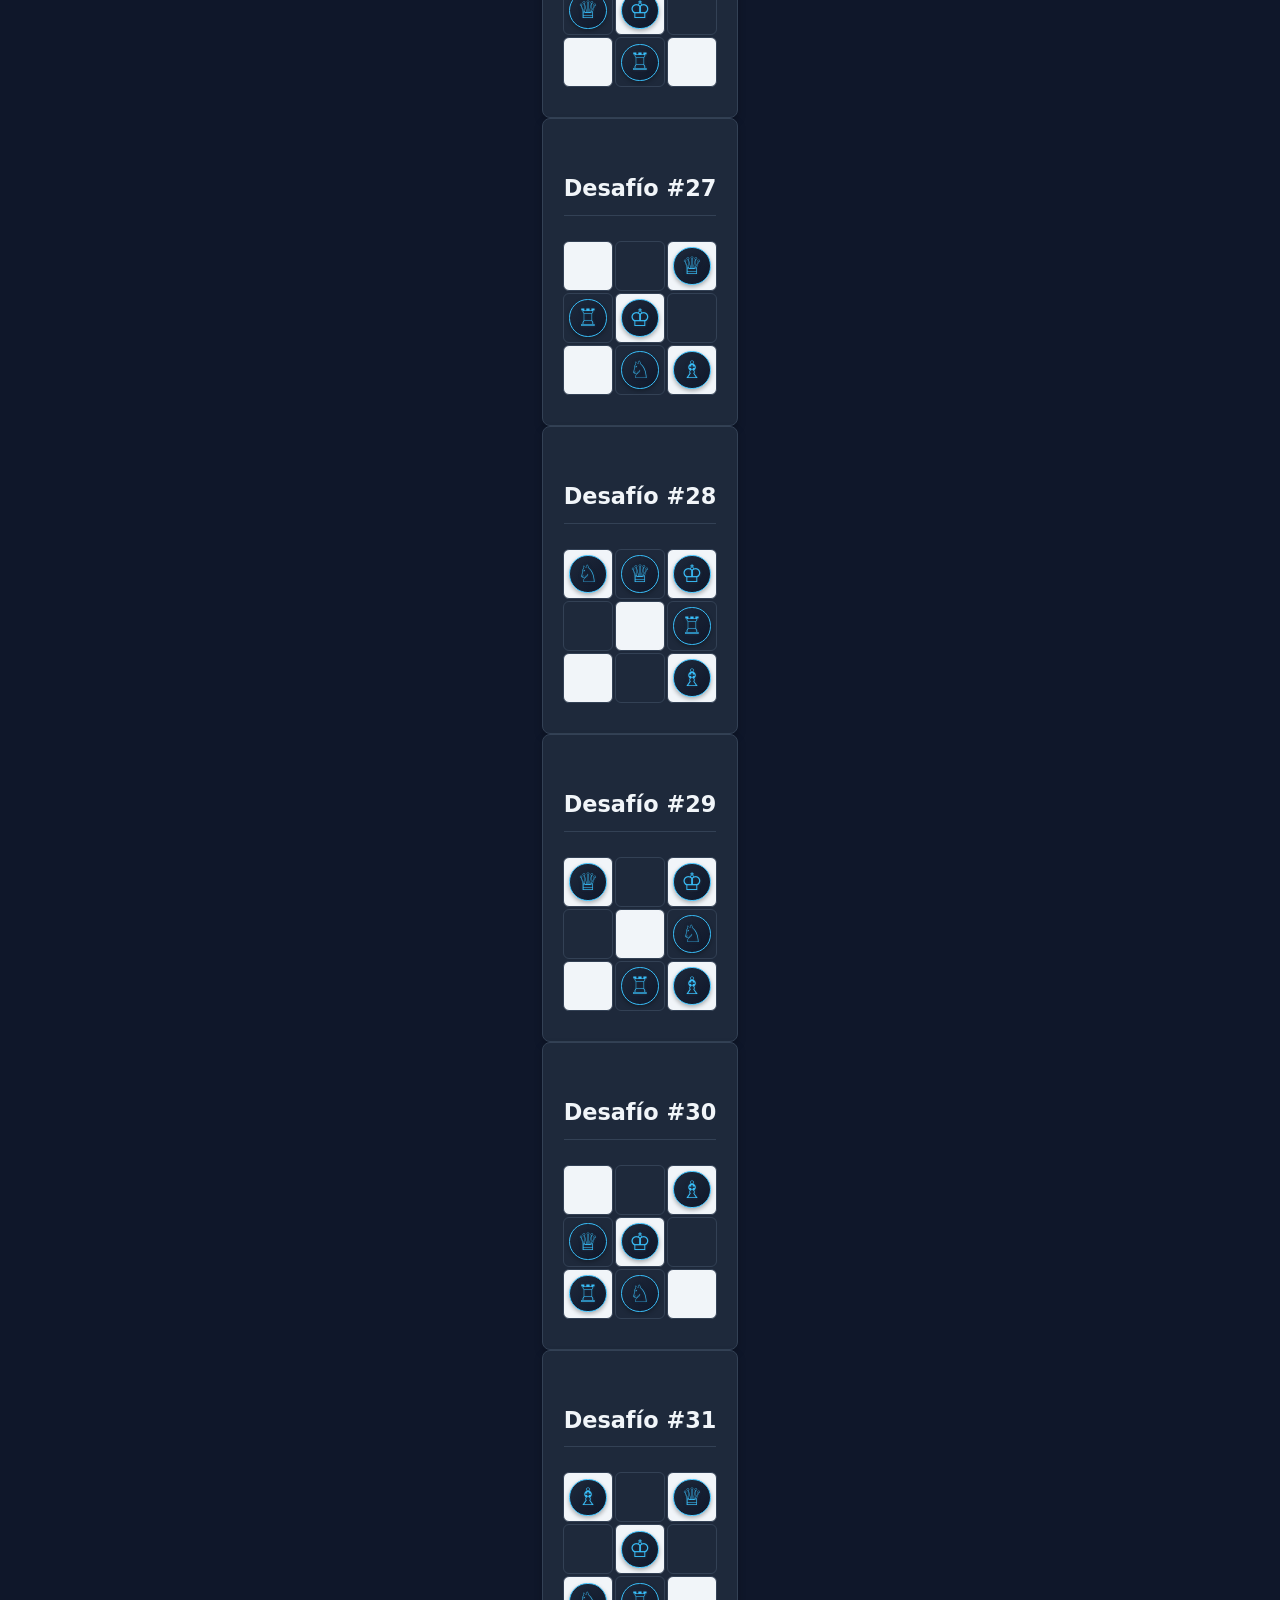
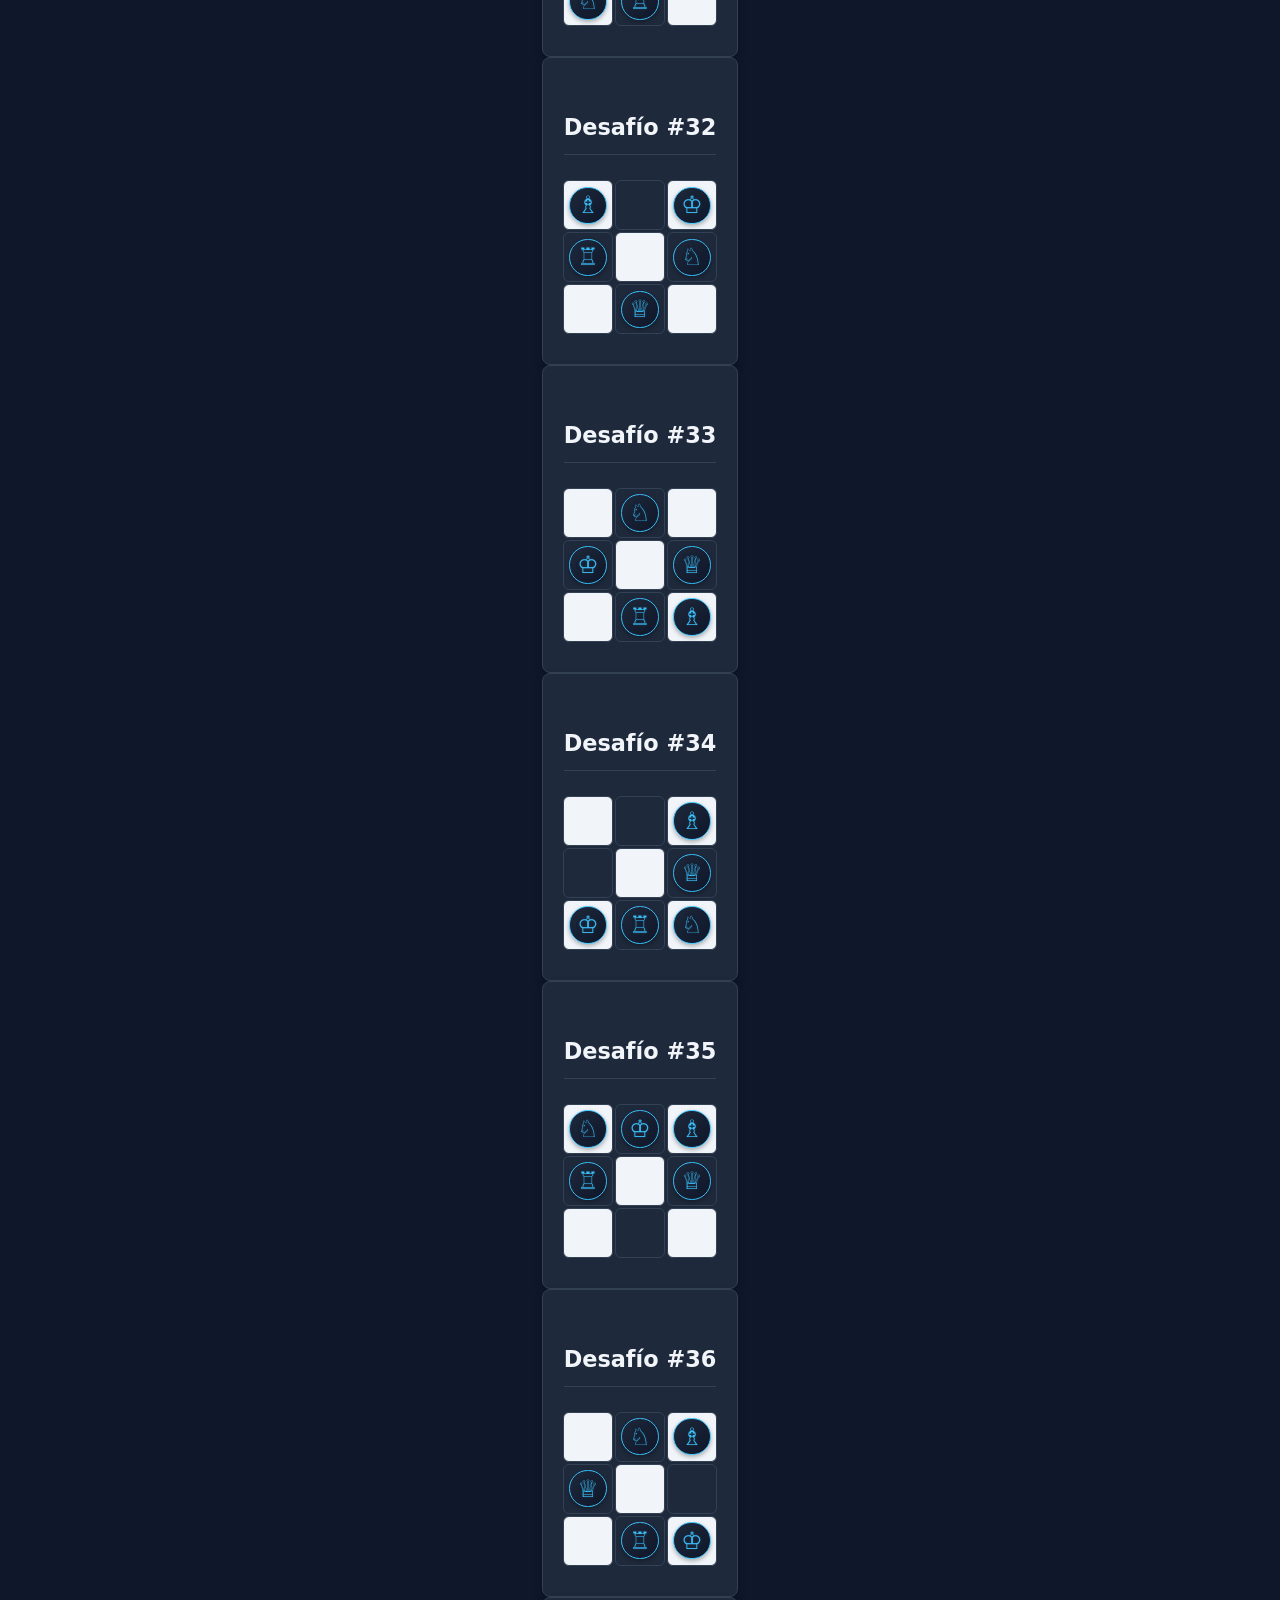
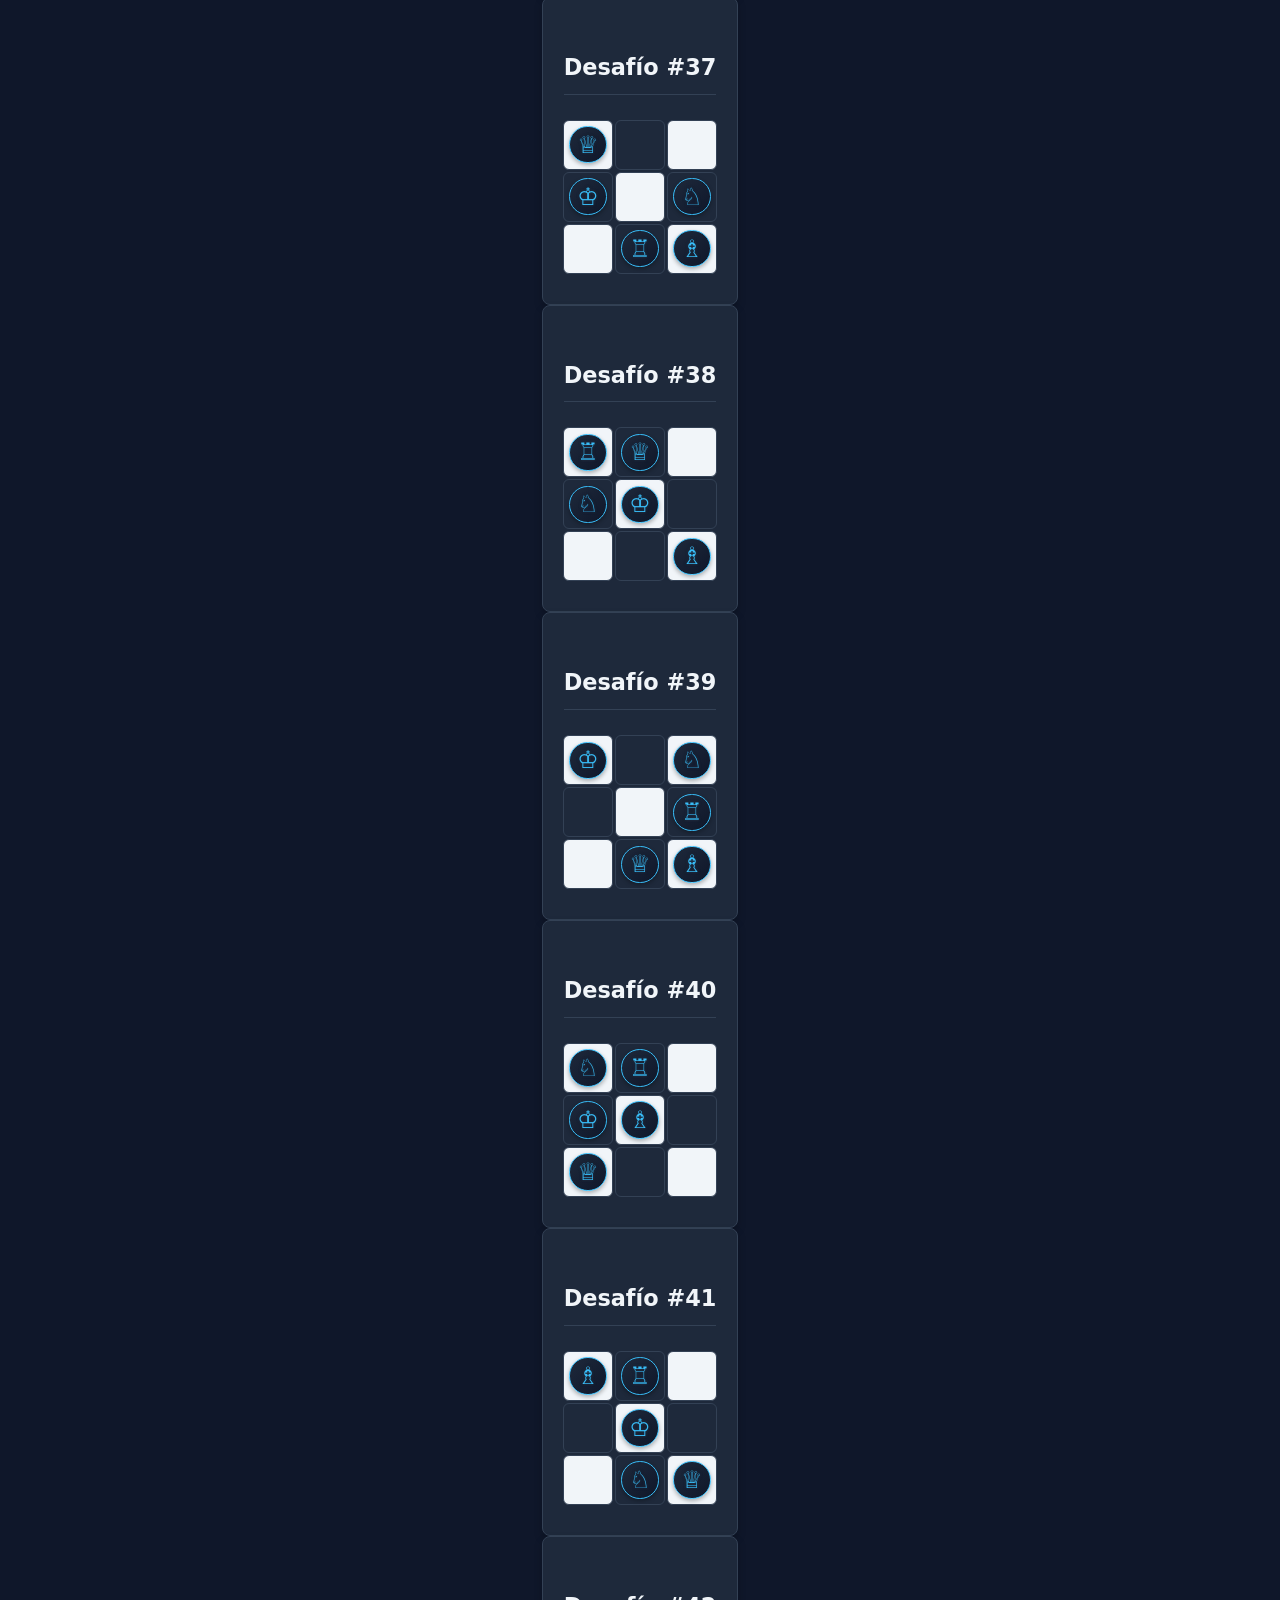
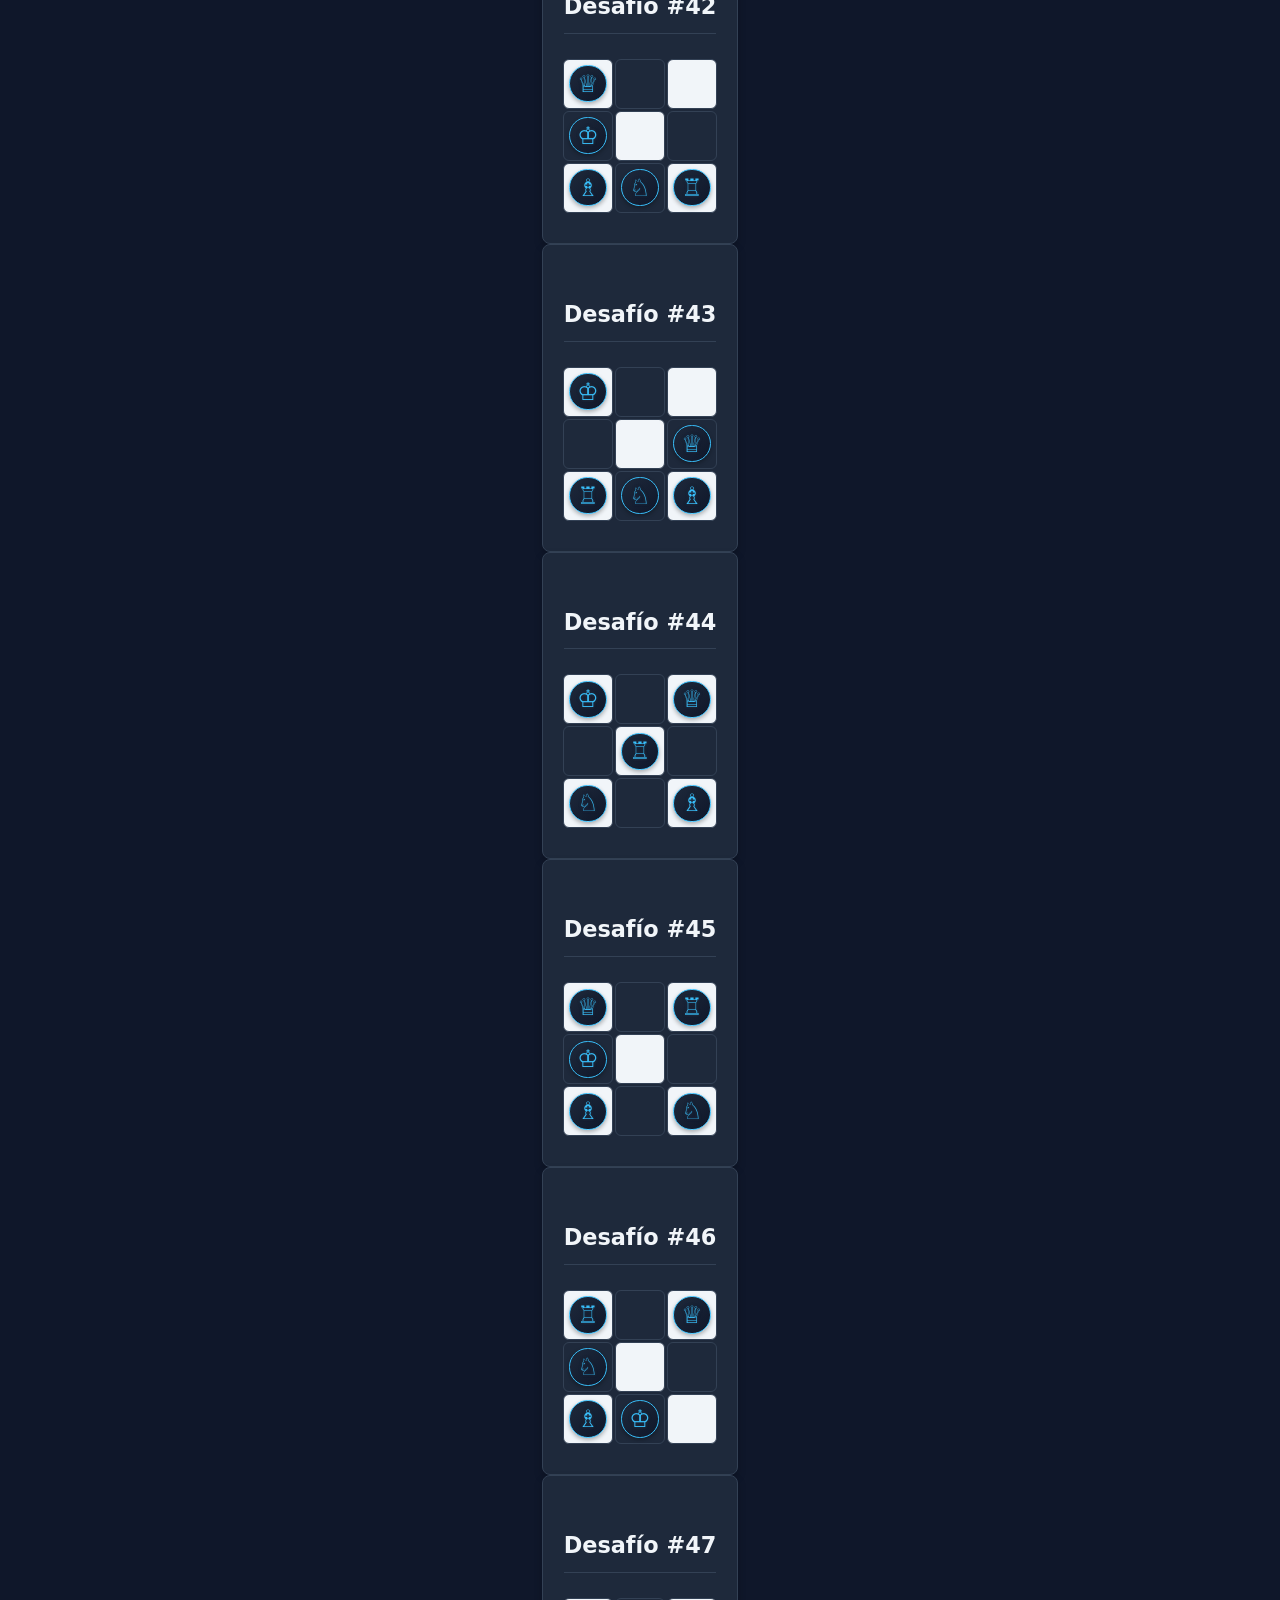
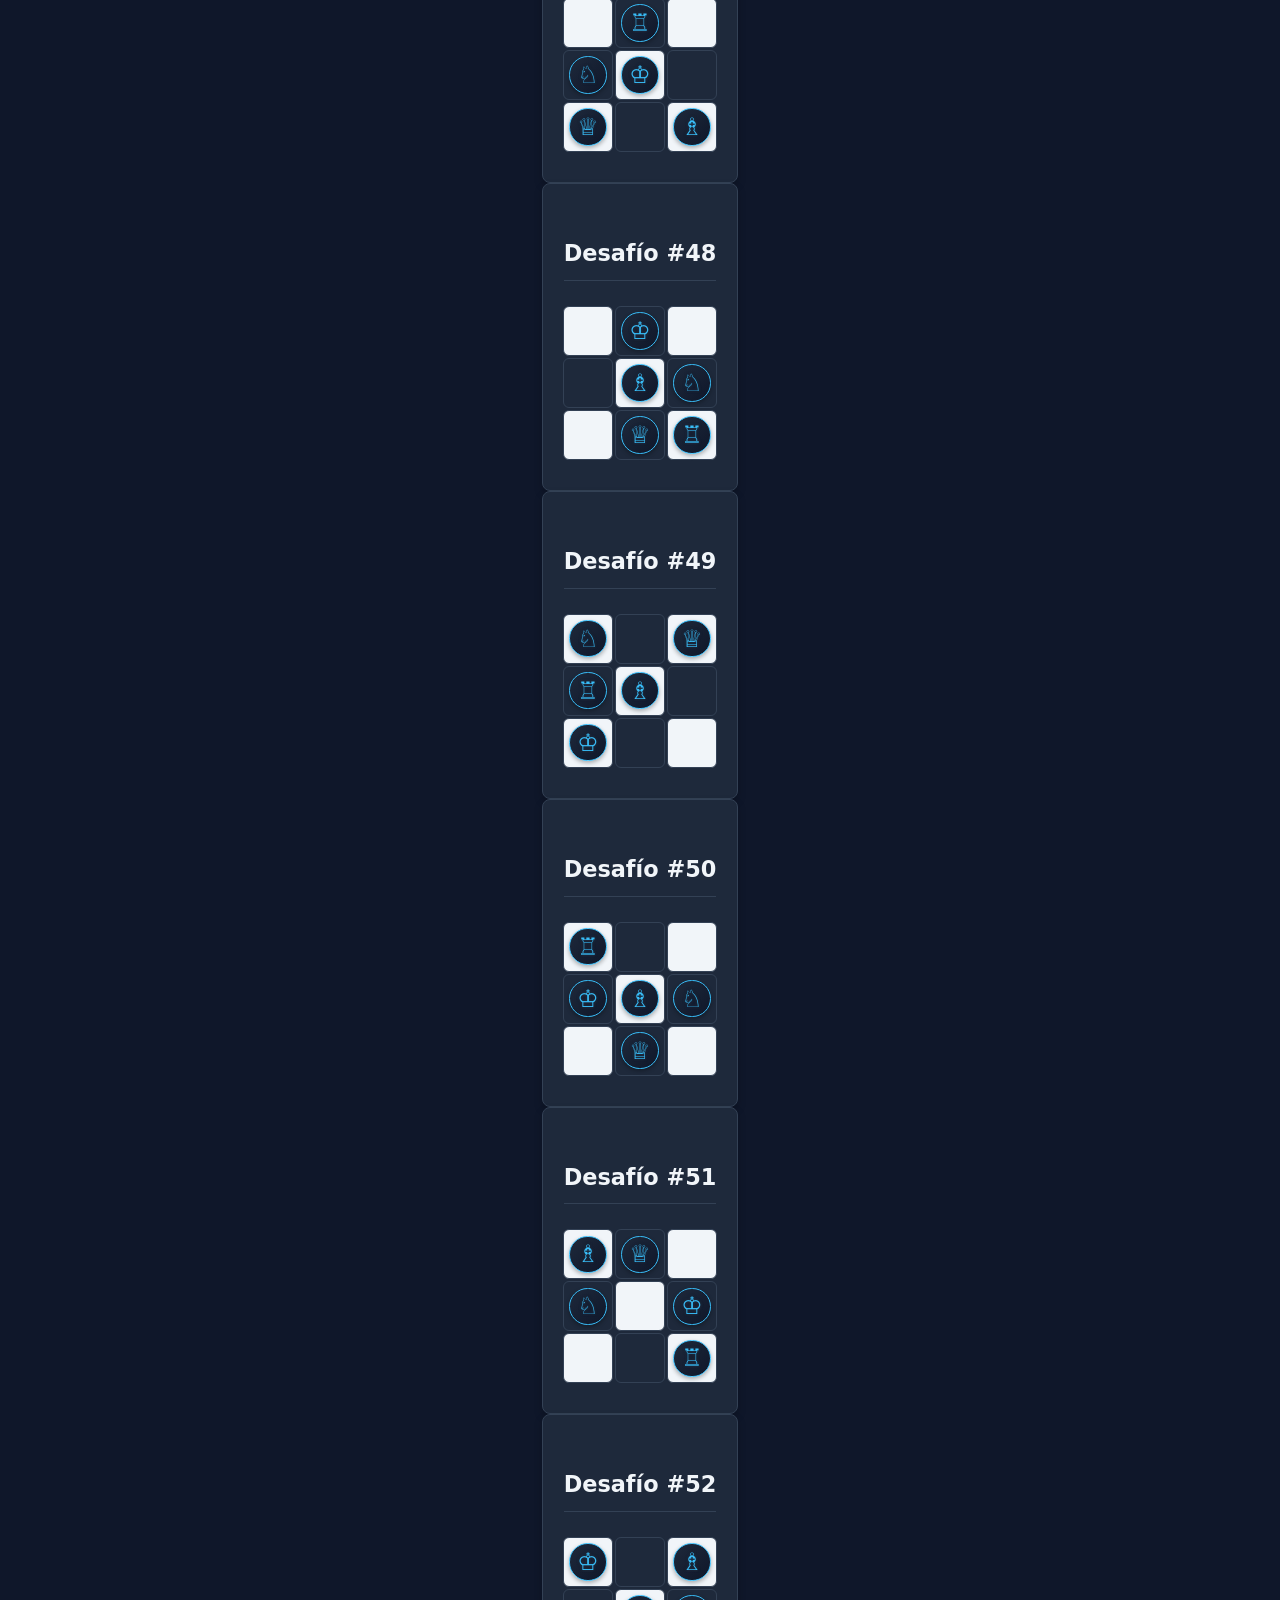
==== commit 4ff75abc: "Style chess pieces as premium 3D tokens with distinct dark and light theme gradients" ====
--- a/desafios-aleatorios.html
+++ b/desafios-aleatorios.html
@@ -56,11 +56,7 @@
 
                 // Si hay una pieza en esta casilla, genera su símbolo con el color de contraste
                 if (pieceChar !== null) {
-                    let pieceColorStyle = 'color: var(--text-color);'; // Color base blanco/claro
-                    if (!isDarkCell) { // Si la casilla es clara, añade una sombra oscura para visibilidad
-                        pieceColorStyle += ' text-shadow: 1px 1px 2px var(--card-bg), -1px -1px 2px var(--card-bg), 1px -1px 2px var(--card-bg), -1px 1px 2px var(--card-bg);';
-                    }
-                    pieceContent = `<span class="piece-symbol" style="${pieceColorStyle}">${PIECE_SYMBOLS[pieceChar]}</span>`;
+                    pieceContent = `<span class="piece-symbol">${PIECE_SYMBOLS[pieceChar]}</span>`;
                 }
 
                 challengeHTML += `
--- a/styles.css
+++ b/styles.css
@@ -1,13 +1,39 @@
+* {
+    box-sizing: border-box;
+}
+
 :root {
     --bg-color: #0f172a;
-    --card-bg: #1e293b; /* Color oscuro para casillas oscuras y texto oscuro */
+    --card-bg: #1e293b;
     --accent-color: #38bdf8;
-    --text-color: #f1f5f9; /* Color claro para casillas claras y texto claro */
+    --text-color: #f1f5f9;
     --text-muted: #94a3b8;
     --border-color: #334155;
     --code-bg: #0b0f19;
     --success: #10b981;
     --warning: #f59e0b;
+
+    /* Variables de casillas para Modo Oscuro */
+    --cell-dark-bg: #1e293b;
+    --cell-dark-text: #f1f5f9;
+    --cell-light-bg: #f1f5f9;
+    --cell-light-text: #1e293b;
+}
+
+/* Variables para Modo Claro */
+.light-theme {
+    --bg-color: #f8fafc; /* slate-50 */
+    --card-bg: #ffffff;
+    --text-color: #0f172a; /* slate-900 */
+    --text-muted: #64748b; /* slate-500 */
+    --border-color: #e2e8f0; /* slate-200 */
+    --code-bg: #f1f5f9; /* slate-100 */
+
+    /* Variables de casillas para Modo Claro */
+    --cell-dark-bg: #cbd5e1; /* slate-300 */
+    --cell-dark-text: #0f172a;
+    --cell-light-bg: #ffffff;
+    --cell-light-text: #0f172a;
 }
 
 body {
@@ -101,13 +127,13 @@
 }
 
 .dark-cell {
-    background-color: var(--card-bg); /* Oscuro: #1e293b */
-    color: var(--text-color); /* Texto claro para contraste */
+    background-color: var(--cell-dark-bg);
+    color: var(--cell-dark-text);
 }
 
 .light-cell {
-    background-color: var(--text-color); /* Claro: #f1f5f9 */
-    color: var(--card-bg); /* Texto oscuro para contraste */
+    background-color: var(--cell-light-bg);
+    color: var(--cell-light-text);
 }
 
 .badge {
@@ -160,6 +186,57 @@
     text-shadow: 1px 1px 2px var(--card-bg), -1px -1px 2px var(--card-bg), 1px -1px 2px var(--card-bg), -1px 1px 2px var(--card-bg); /* Sombra oscura para el contorno */
 }
 
+/* Estilo premium de Fichas/Tokens para las piezas dentro del tablero */
+.cell .piece-symbol {
+    width: 78%;
+    height: 78%;
+    border-radius: 50%;
+    display: flex;
+    align-items: center;
+    justify-content: center;
+    font-size: min(2.8rem, 8vw);
+    line-height: 1;
+    margin-bottom: 0; /* Sin margen inferior en las fichas */
+    
+    /* Modo Oscuro (Por defecto) */
+    background: linear-gradient(135deg, #1e293b 0%, #0f172a 100%);
+    border: 2px solid var(--accent-color);
+    color: var(--accent-color);
+    box-shadow: 0 4px 8px rgba(0, 0, 0, 0.4), 
+                0 0 8px rgba(56, 189, 248, 0.25), 
+                inset 0 2px 3px rgba(255, 255, 255, 0.1),
+                inset 0 -2px 3px rgba(0, 0, 0, 0.4);
+    transition: background 0.25s, border-color 0.25s, color 0.25s, box-shadow 0.25s, transform 0.25s;
+    cursor: grab;
+}
+
+.cell .piece-symbol:active {
+    cursor: grabbing;
+}
+
+/* Animación y efecto al arrastrar/hover */
+.cell .piece-symbol[draggable="true"]:hover {
+    transform: scale(1.08) translateY(-2px);
+    box-shadow: 0 6px 12px rgba(0, 0, 0, 0.5), 
+                0 0 12px rgba(56, 189, 248, 0.4), 
+                inset 0 2px 3px rgba(255, 255, 255, 0.15);
+}
+
+/* Modo Claro */
+.light-theme .cell .piece-symbol {
+    background: linear-gradient(135deg, #ffffff 0%, #f1f5f9 100%);
+    border: 2px solid #0284c7;
+    color: #0284c7;
+    box-shadow: 0 4px 8px rgba(0, 0, 0, 0.12), 
+                inset 0 2px 3px rgba(255, 255, 255, 0.8),
+                inset 0 -2px 3px rgba(0, 0, 0, 0.05);
+}
+
+.light-theme .cell .piece-symbol[draggable="true"]:hover {
+    box-shadow: 0 6px 12px rgba(0, 0, 0, 0.2), 
+                inset 0 2px 3px rgba(255, 255, 255, 0.8);
+}
+
 .piece-name {
     font-size: 1.5rem;
     font-weight: bold;
@@ -198,8 +275,10 @@
     font-size: 0.7rem; /* Smaller font for cell numbers if any */
 }
 
-.challenge-card .piece-symbol {
-    font-size: 2.2rem !important; /* Even smaller pieces for the challenge card */
+.challenge-card .cell .piece-symbol {
+    font-size: 1.5rem !important; /* Adaptar al círculo pequeño */
+    border-width: 1px !important;
+    box-shadow: 0 2px 4px rgba(0, 0, 0, 0.3) !important;
 }
 
 .challenge-card h2 {
@@ -254,10 +333,10 @@
 .main-game-body { /* Use a class for the body to apply specific styles */
     display: flex;
     flex-direction: column;
-    justify-content: center;
+    justify-content: flex-start; /* Permite scroll natural si el contenido excede el alto */
     align-items: center;
     min-height: 100vh;
-    padding: 0; /* Remove padding to eliminate the "doble fondo" effect */
+    padding: 20px 10px; /* Padding de seguridad para que en móvil no toque los bordes */
 }
 
 .game-container {
@@ -462,4 +541,70 @@
     color: var(--accent-color);
     padding: 0;
     line-height: 1;
+}
+
+/* Botón de cambio de tema (Minimalista y flotante fijo) */
+.theme-toggle {
+    position: fixed;
+    top: 20px;
+    right: 20px;
+    background: var(--code-bg);
+    border: 1px solid var(--border-color);
+    border-radius: 50%;
+    width: 44px;
+    height: 44px;
+    display: flex;
+    align-items: center;
+    justify-content: center;
+    font-size: 1.25rem;
+    cursor: pointer;
+    color: var(--text-color);
+    transition: background-color 0.25s, border-color 0.25s, transform 0.25s;
+    z-index: 100;
+}
+
+.theme-toggle:hover {
+    background-color: var(--border-color);
+    transform: scale(1.05);
+}
+
+/* Adaptación responsive para dispositivos móviles y tablets */
+@media (max-width: 768px) {
+    body {
+        padding: 1rem;
+    }
+    .game-container {
+        padding: 15px; /* Menos padding lateral en móvil */
+        margin: 10px auto;
+        width: 100%;
+        max-width: 100%;
+        border-radius: 8px;
+    }
+    .game-content-wrapper {
+        flex-direction: column; /* Apilar verticalmente */
+        align-items: center;
+        gap: 20px;
+        margin-top: 20px;
+        margin-bottom: 20px;
+    }
+    .game-board-area {
+        order: 2; /* Tablero de juego abajo para comodidad táctil */
+    }
+    #challenge-display {
+        order: 1; /* Desafío objetivo arriba */
+    }
+    .instruction-box {
+        width: 100%;
+        padding: 12px 15px;
+    }
+}
+
+@media (max-width: 600px) {
+    .theme-toggle {
+        top: 10px;
+        right: 10px;
+        width: 38px;
+        height: 38px;
+        font-size: 1.1rem;
+    }
 }
